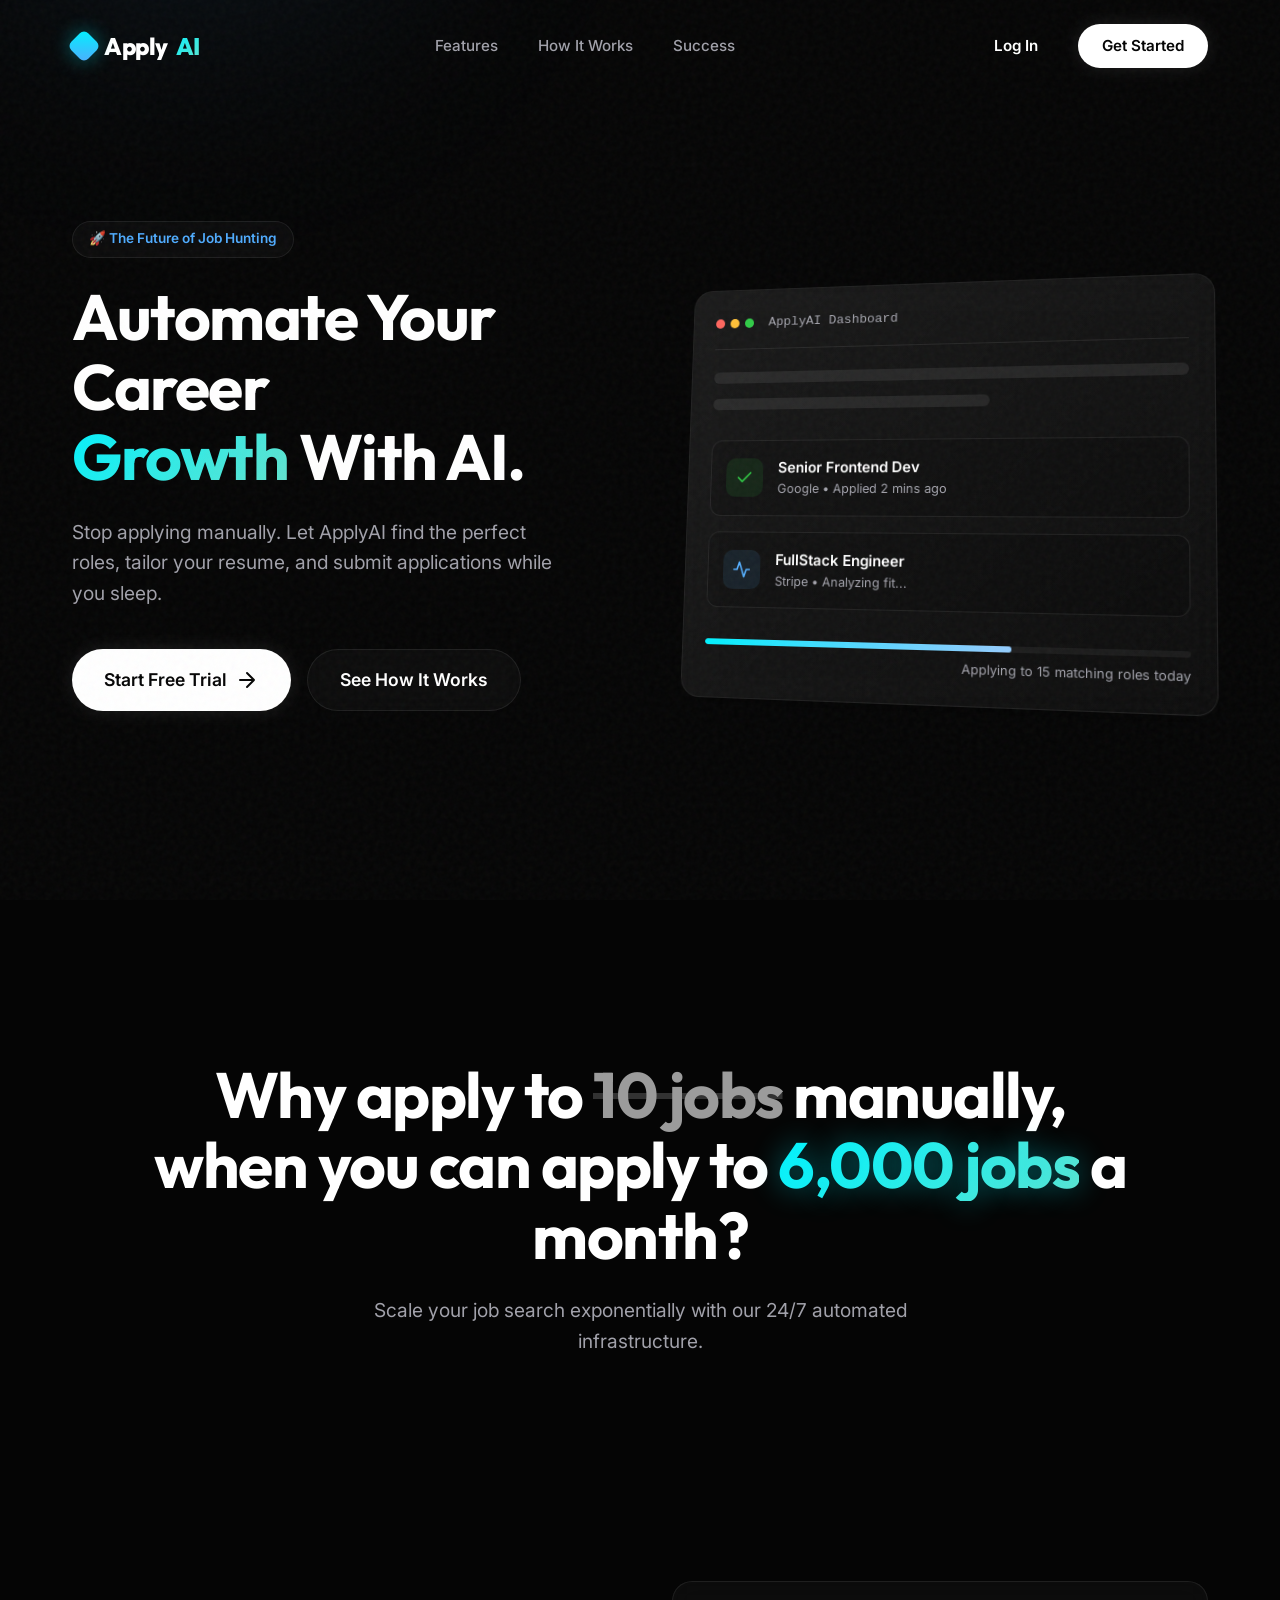
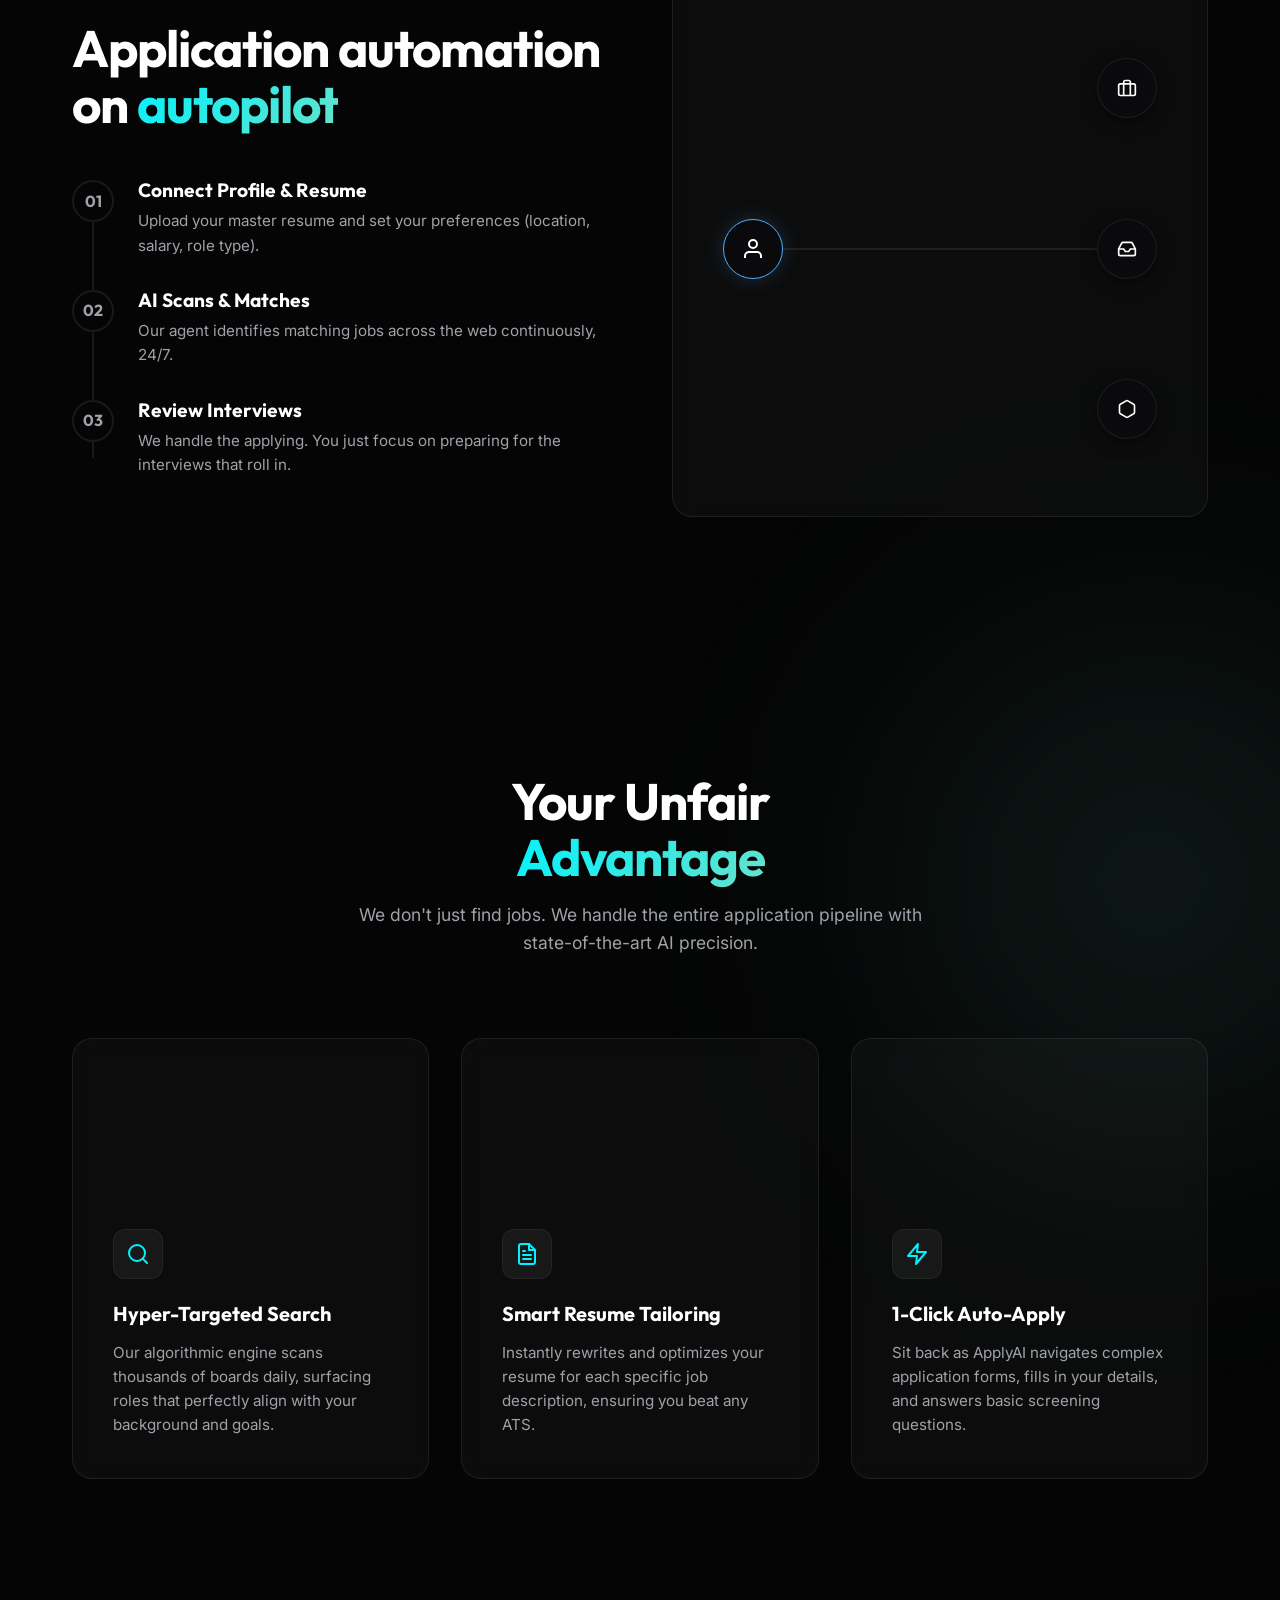
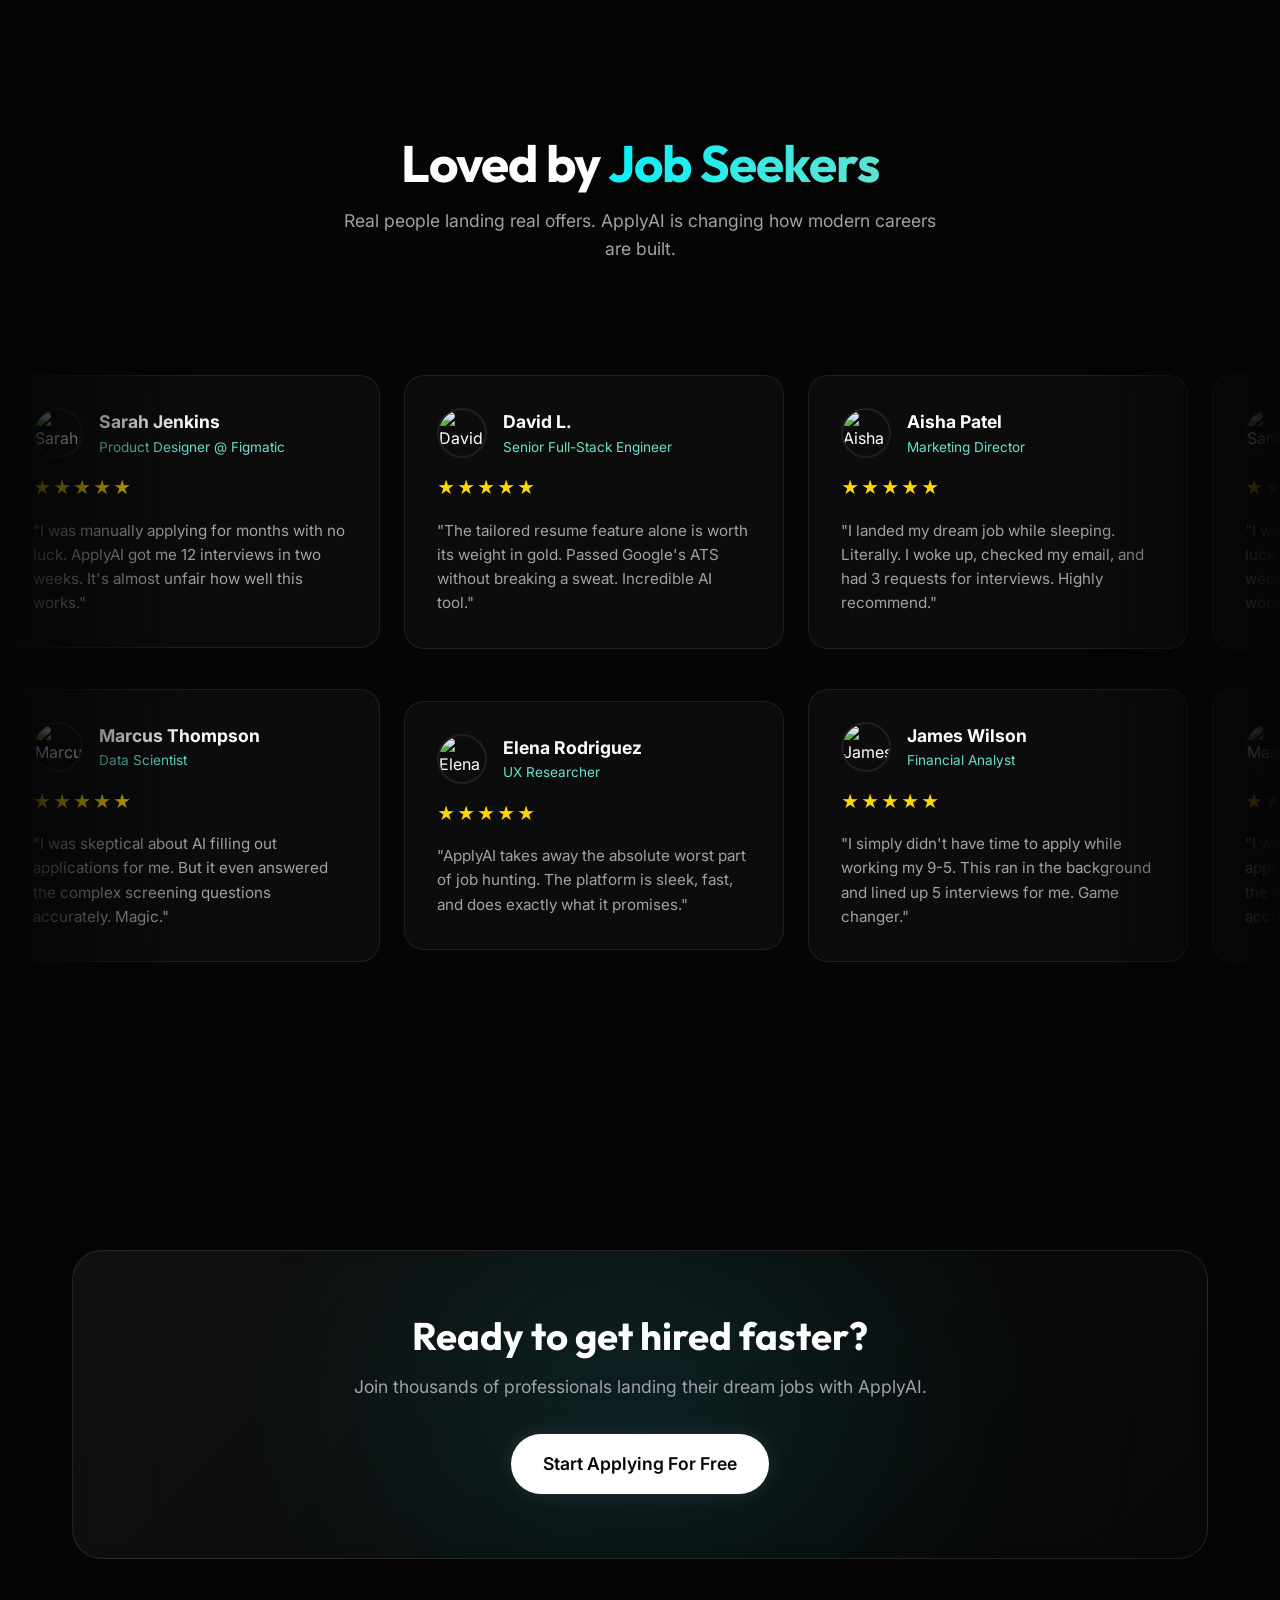
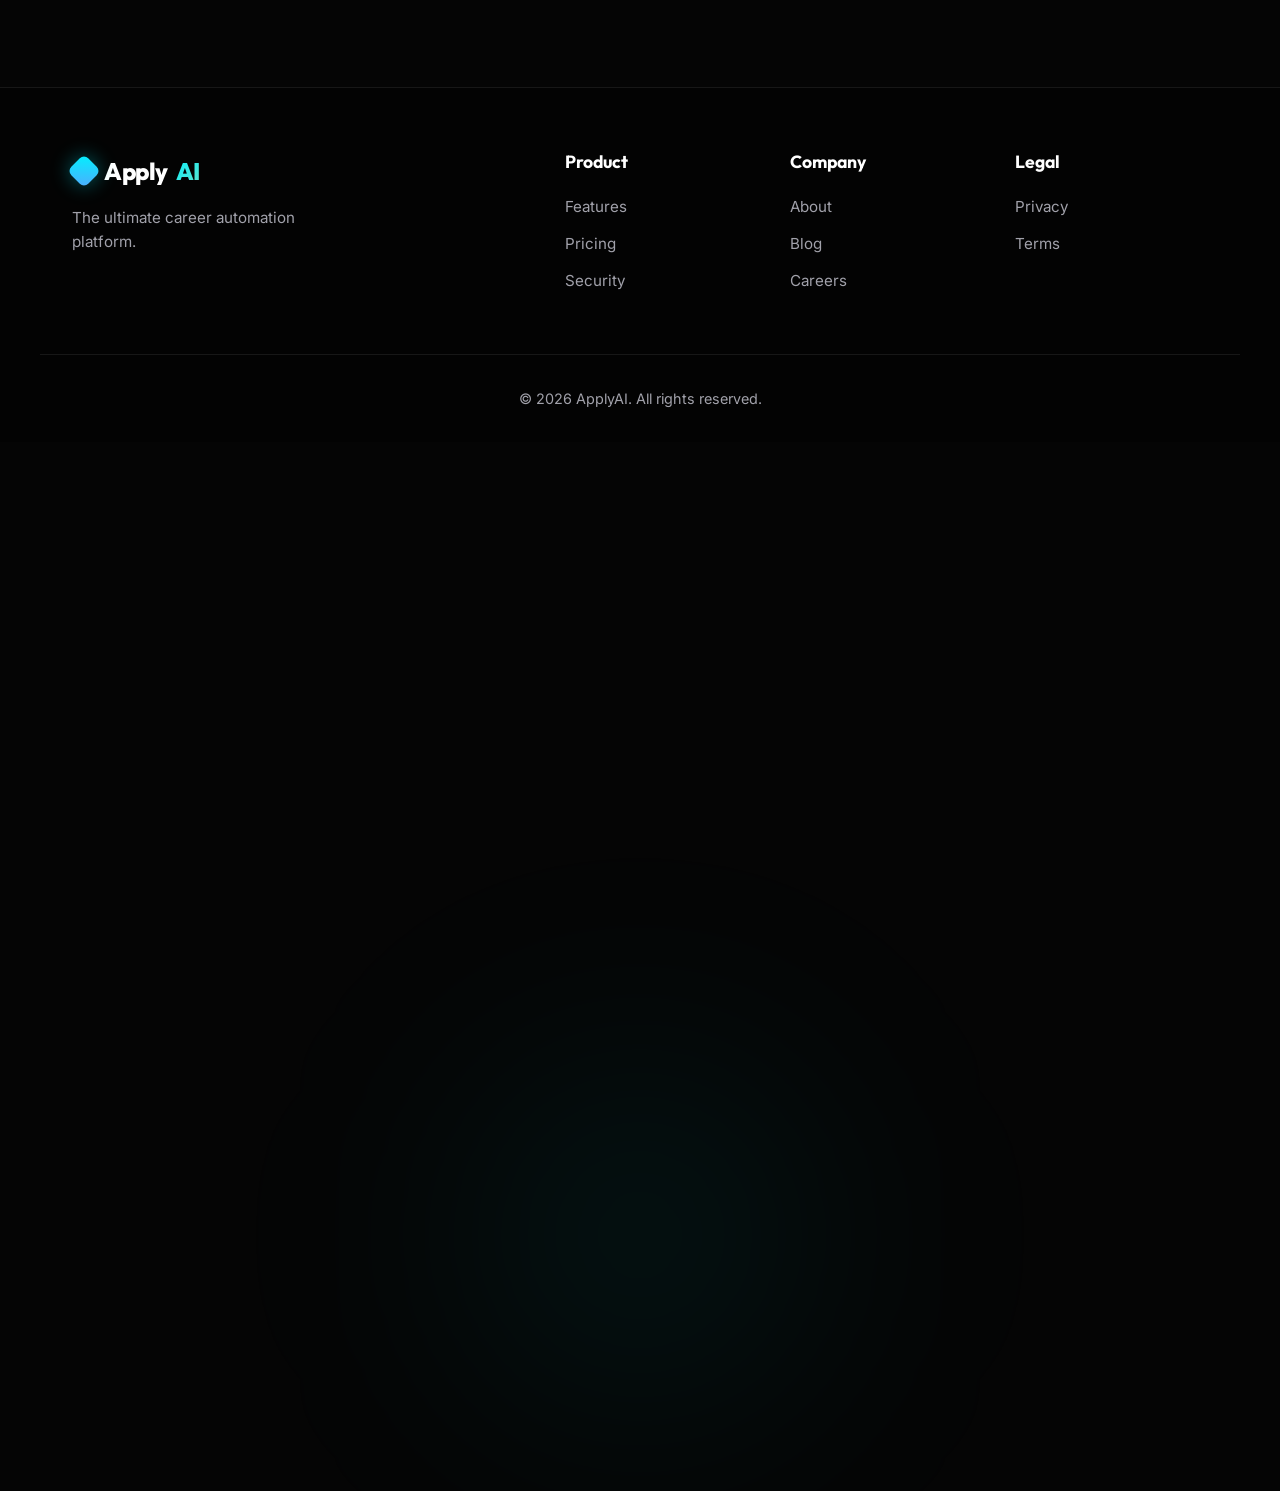
==== index.html @ 2b699a52 "better restructuring" ====
<!DOCTYPE html>
<html lang="en">
  <head>
    <meta charset="UTF-8" />
    <meta name="viewport" content="width=device-width, initial-scale=1.0" />
    <title>ApplyAI | Automated Job Search</title>
    <!-- Preconnect to Google Fonts -->
    <link rel="preconnect" href="https://fonts.googleapis.com" />
    <link rel="preconnect" href="https://fonts.gstatic.com" crossorigin />
    <!-- Modern, clean typography -->
    <link href="https://fonts.googleapis.com/css2?family=Outfit:wght@300;400;500;600;700;800&family=Inter:wght@400;500;600&display=swap" rel="stylesheet" />
    <link rel="stylesheet" href="./styles.css" />
  </head>
  <body>
    <!-- Background Elements -->
    <div class="bg-noise"></div>
    <div class="blob blob-1"></div>
    <div class="blob blob-2"></div>
    <div class="blob blob-3"></div>

    <!-- Navigation -->
    <nav class="navbar">
      <div class="container nav-container">
        <a href="#" class="brand">
          <div class="brand-logo"></div>
          Apply<span class="text-gradient">AI</span>
        </a>
        <ul class="nav-links">
          <li><a href="#features">Features</a></li>
          <li><a href="#how-it-works">How It Works</a></li>
          <li><a href="#testimonials">Success</a></li>
        </ul>
        <div class="nav-actions">
          <a href="#" class="btn btn-ghost">Log In</a>
          <a href="#" class="btn btn-primary">Get Started</a>
        </div>
      </div>
    </nav>

    <!-- Hero Section -->
    <header class="hero">
      <div class="container hero-container">
        <div class="hero-content reveal-up">
          <div class="badge">🚀 The Future of Job Hunting</div>
          <h1 class="hero-title">Automate Your Career <br /><span class="text-gradient">Growth</span> With AI.</h1>
          <p class="hero-subtitle">Stop applying manually. Let ApplyAI find the perfect roles, tailor your resume, and submit applications while you sleep.</p>
          <div class="hero-actions">
            <a href="#" class="btn btn-primary btn-large">
              Start Free Trial
              <svg width="24" height="24" viewBox="0 0 24 24" fill="none" stroke="currentColor" stroke-width="2" stroke-linecap="round" stroke-linejoin="round"><path d="M5 12h14M12 5l7 7-7 7"/></svg>
            </a>
            <a href="#how-it-works" class="btn btn-secondary btn-large">See How It Works</a>
          </div>

        </div>
        <div class="hero-visual reveal-right">
          <div class="glass-panel main-panel">
            <div class="panel-header">
              <div class="dots">
                <span></span><span></span><span></span>
              </div>
              <div class="panel-title">ApplyAI Dashboard</div>
            </div>
            <div class="panel-body">
              <div class="skeleton-line full"></div>
              <div class="skeleton-line partial"></div>
              <div class="status-grid">
                <div class="status-card">
                  <div class="icon match-icon">
                    <svg width="20" height="20" viewBox="0 0 24 24" fill="none" stroke="currentColor" stroke-width="2" stroke-linecap="round" stroke-linejoin="round"><polyline points="20 6 9 17 4 12"></polyline></svg>
                  </div>
                  <div>
                    <div class="sc-title">Senior Frontend Dev</div>
                    <div class="sc-subtitle">Google • Applied 2 mins ago</div>
                  </div>
                </div>
                <div class="status-card">
                  <div class="icon load-icon">
                    <svg width="20" height="20" viewBox="0 0 24 24" fill="none" stroke="currentColor" stroke-width="2" stroke-linecap="round" stroke-linejoin="round"><polyline points="22 12 18 12 15 21 9 3 6 12 2 12"></polyline></svg>
                  </div>
                  <div>
                    <div class="sc-title">FullStack Engineer</div>
                    <div class="sc-subtitle">Stripe • Analyzing fit...</div>
                  </div>
                </div>
              </div>
              <div class="progress-container">
                <div class="progress-bar">
                  <div class="progress-fill"></div>
                </div>
                <div class="progress-text">Applying to 15 matching roles today</div>
              </div>
            </div>
          </div>
        </div>
      </div>
    </header>

        <!-- Impact Statement -->
    <section id="impact" class="impact section" style="padding-bottom: 2rem;">
      <div class="container">
        <!-- High-Impact Statement -->
        <div class="impact-statement reveal-up">
          <h2 class="impact-title">Why apply to <span class="text-muted strike-through">10 jobs</span> manually, <br/>when you can apply to <span class="text-gradient glow-text">6,000 jobs</span> a month?</h2>
          <p class="impact-subtitle">Scale your job search exponentially with our 24/7 automated infrastructure.</p>
        </div>
      </div>
    </section>

<!-- How it works -->
    <section id="how-it-works" class="how-it-works section">
      <div class="container">
        <div class="split-layout">
          <div class="split-content reveal-left">
            <h2 class="section-title">Application automation on <span class="text-gradient">autopilot</span></h2>
            <div class="steps">
              <div class="step">
                <div class="step-num">01</div>
                <div class="step-text">
                  <h4>Connect Profile & Resume</h4>
                  <p>Upload your master resume and set your preferences (location, salary, role type).</p>
                </div>
              </div>
              <div class="step">
                <div class="step-num">02</div>
                <div class="step-text">
                  <h4>AI Scans & Matches</h4>
                  <p>Our agent identifies matching jobs across the web continuously, 24/7.</p>
                </div>
              </div>
              <div class="step">
                <div class="step-num">03</div>
                <div class="step-text">
                  <h4>Review Interviews</h4>
                  <p>We handle the applying. You just focus on preparing for the interviews that roll in.</p>
                </div>
              </div>
            </div>
          </div>
          <div class="split-visual reveal-right">
             <div class="animated-graphic glass-card">
               <div class="beam"></div>
               <div class="node origin">
                 <svg width="24" height="24" viewBox="0 0 24 24" fill="none" stroke="currentColor" stroke-width="2"><path d="M20 21v-2a4 4 0 0 0-4-4H8a4 4 0 0 0-4 4v2"></path><circle cx="12" cy="7" r="4"></circle></svg>
               </div>
               <div class="data-packets">
                 <div class="packet"></div>
                 <div class="packet delay-1"></div>
                 <div class="packet delay-2"></div>
               </div>
               <div class="node target n1">
                 <svg width="20" height="20" viewBox="0 0 24 24" fill="none" stroke="currentColor" stroke-width="2"><rect x="2" y="7" width="20" height="14" rx="2" ry="2"></rect><path d="M16 21V5a2 2 0 0 0-2-2h-4a2 2 0 0 0-2 2v16"></path></svg>
               </div>
               <div class="node target n2">
                  <svg width="20" height="20" viewBox="0 0 24 24" fill="none" stroke="currentColor" stroke-width="2"><polyline points="22 12 16 12 14 15 10 15 8 12 2 12"></polyline><path d="M5.45 5.11L2 12v6a2 2 0 0 0 2 2h16a2 2 0 0 0 2-2v-6l-3.45-6.89A2 2 0 0 0 16.76 4H7.24a2 2 0 0 0-1.79 1.11z"></path></svg>
               </div>
               <div class="node target n3">
                 <svg width="20" height="20" viewBox="0 0 24 24" fill="none" stroke="currentColor" stroke-width="2"><path d="M21 16V8a2 2 0 0 0-1-1.73l-7-4a2 2 0 0 0-2 0l-7 4A2 2 0 0 0 3 8v8a2 2 0 0 0 1 1.73l7 4a2 2 0 0 0 2 0l7-4A2 2 0 0 0 21 16z"></path></svg>
               </div>
             </div>
          </div>
        </div>
      </div>
    </section>

<!-- Features Section -->
    <section id="features" class="features section">
      <div class="container">
        <div class="section-header reveal-up">
          <h2 class="section-title">Your Unfair <br /><span class="text-gradient">Advantage</span></h2>
          <p class="section-subtitle">We don't just find jobs. We handle the entire application pipeline with state-of-the-art AI precision.</p>
        </div>
        <div class="feature-grid">
          <div class="feature-card glass-card hover-glow reveal-up" data-delay="100">
            <div class="card-glow"></div>
            <div class="fc-icon">
              <svg width="24" height="24" viewBox="0 0 24 24" fill="none" stroke="currentColor" stroke-width="2" stroke-linecap="round" stroke-linejoin="round"><circle cx="11" cy="11" r="8"></circle><line x1="21" y1="21" x2="16.65" y2="16.65"></line></svg>
            </div>
            <h3 class="fc-title">Hyper-Targeted Search</h3>
            <p class="fc-desc">Our algorithmic engine scans thousands of boards daily, surfacing roles that perfectly align with your background and goals.</p>
          </div>
          <div class="feature-card glass-card hover-glow reveal-up" data-delay="200">
            <div class="card-glow"></div>
            <div class="fc-icon">
              <svg width="24" height="24" viewBox="0 0 24 24" fill="none" stroke="currentColor" stroke-width="2" stroke-linecap="round" stroke-linejoin="round"><path d="M14 2H6a2 2 0 0 0-2 2v16a2 2 0 0 0 2 2h12a2 2 0 0 0 2-2V8z"></path><polyline points="14 2 14 8 20 8"></polyline><line x1="16" y1="13" x2="8" y2="13"></line><line x1="16" y1="17" x2="8" y2="17"></line><polyline points="10 9 9 9 8 9"></polyline></svg>
            </div>
            <h3 class="fc-title">Smart Resume Tailoring</h3>
            <p class="fc-desc">Instantly rewrites and optimizes your resume for each specific job description, ensuring you beat any ATS.</p>
          </div>
          <div class="feature-card glass-card hover-glow reveal-up" data-delay="300">
            <div class="card-glow"></div>
            <div class="fc-icon">
              <svg width="24" height="24" viewBox="0 0 24 24" fill="none" stroke="currentColor" stroke-width="2" stroke-linecap="round" stroke-linejoin="round"><polygon points="13 2 3 14 12 14 11 22 21 10 12 10 13 2"></polygon></svg>
            </div>
            <h3 class="fc-title">1-Click Auto-Apply</h3>
            <p class="fc-desc">Sit back as ApplyAI navigates complex application forms, fills in your details, and answers basic screening questions.</p>
          </div>
        </div>
      </div>
    </section>

    <!-- Loved by Job Seekers -->
    <section id="testimonials" class="testimonials section">
      <div class="container">
        <div class="section-header reveal-up">
          <h2 class="section-title">Loved by <span class="text-gradient">Job Seekers</span></h2>
          <p class="section-subtitle">Real people landing real offers. ApplyAI is changing how modern careers are built.</p>
        </div>
      </div>      <!-- Infinite Testimonial Marquee -->
      <div class="marquee-container reveal-up" data-delay="100">
        <!-- Row 1: Left to Right -->
        <div class="marquee marquee-left">
          <div class="marquee-track">
            <!-- Testimonial 1 -->
            <div class="testimonial-card glass-card">
              <div class="tc-header">
                <img src="https://i.pravatar.cc/150?img=12" alt="Sarah J." class="avatar" />
                <div>
                  <div class="tc-name">Sarah Jenkins</div>
                  <div class="tc-role">Product Designer @ Figmatic</div>
                </div>
              </div>
              <div class="tc-stars">★★★★★</div>
              <p class="tc-body">"I was manually applying for months with no luck. ApplyAI got me 12 interviews in two weeks. It's almost unfair how well this works."</p>
            </div>
            <!-- Testimonial 2 -->
            <div class="testimonial-card glass-card">
              <div class="tc-header">
                <img src="https://i.pravatar.cc/150?img=68" alt="David L." class="avatar" />
                <div>
                  <div class="tc-name">David L.</div>
                  <div class="tc-role">Senior Full-Stack Engineer</div>
                </div>
              </div>
              <div class="tc-stars">★★★★★</div>
              <p class="tc-body">"The tailored resume feature alone is worth its weight in gold. Passed Google's ATS without breaking a sweat. Incredible AI tool."</p>
            </div>
            <!-- Testimonial 3 -->
            <div class="testimonial-card glass-card">
              <div class="tc-header">
                <img src="https://i.pravatar.cc/150?img=52" alt="Aisha P." class="avatar" />
                <div>
                  <div class="tc-name">Aisha Patel</div>
                  <div class="tc-role">Marketing Director</div>
                </div>
              </div>
              <div class="tc-stars">★★★★★</div>
              <p class="tc-body">"I landed my dream job while sleeping. Literally. I woke up, checked my email, and had 3 requests for interviews. Highly recommend."</p>
            </div>
            <!-- Duplicate for seamless scroll -->
            <div class="testimonial-card glass-card">
              <div class="tc-header">
                <img src="https://i.pravatar.cc/150?img=12" alt="Sarah J." class="avatar" />
                <div>
                  <div class="tc-name">Sarah Jenkins</div>
                  <div class="tc-role">Product Designer @ Figmatic</div>
                </div>
              </div>
              <div class="tc-stars">★★★★★</div>
              <p class="tc-body">"I was manually applying for months with no luck. ApplyAI got me 12 interviews in two weeks. It's almost unfair how well this works."</p>
            </div>
            <div class="testimonial-card glass-card">
              <div class="tc-header">
                <img src="https://i.pravatar.cc/150?img=68" alt="David L." class="avatar" />
                <div>
                  <div class="tc-name">David L.</div>
                  <div class="tc-role">Senior Full-Stack Engineer</div>
                </div>
              </div>
              <div class="tc-stars">★★★★★</div>
              <p class="tc-body">"The tailored resume feature alone is worth its weight in gold. Passed Google's ATS without breaking a sweat. Incredible AI tool."</p>
            </div>
            <div class="testimonial-card glass-card">
              <div class="tc-header">
                <img src="https://i.pravatar.cc/150?img=52" alt="Aisha P." class="avatar" />
                <div>
                  <div class="tc-name">Aisha Patel</div>
                  <div class="tc-role">Marketing Director</div>
                </div>
              </div>
              <div class="tc-stars">★★★★★</div>
              <p class="tc-body">"I landed my dream job while sleeping. Literally. I woke up, checked my email, and had 3 requests for interviews. Highly recommend."</p>
            </div>
          </div>
        </div>

        <!-- Row 2: Right to Left -->
        <div class="marquee marquee-right" style="margin-top: 1rem;">
          <div class="marquee-track">
            <!-- Testimonial 4 -->
            <div class="testimonial-card glass-card">
              <div class="tc-header">
                <img src="https://i.pravatar.cc/150?img=33" alt="Marcus T." class="avatar" />
                <div>
                  <div class="tc-name">Marcus Thompson</div>
                  <div class="tc-role">Data Scientist</div>
                </div>
              </div>
              <div class="tc-stars">★★★★★</div>
              <p class="tc-body">"I was skeptical about AI filling out applications for me. But it even answered the complex screening questions accurately. Magic."</p>
            </div>
            <!-- Testimonial 5 -->
            <div class="testimonial-card glass-card">
              <div class="tc-header">
                <img src="https://i.pravatar.cc/150?img=47" alt="Elena G." class="avatar" />
                <div>
                  <div class="tc-name">Elena Rodriguez</div>
                  <div class="tc-role">UX Researcher</div>
                </div>
              </div>
              <div class="tc-stars">★★★★★</div>
              <p class="tc-body">"ApplyAI takes away the absolute worst part of job hunting. The platform is sleek, fast, and does exactly what it promises."</p>
            </div>
             <!-- Testimonial 6 -->
             <div class="testimonial-card glass-card">
              <div class="tc-header">
                <img src="https://i.pravatar.cc/150?img=11" alt="James W." class="avatar" />
                <div>
                  <div class="tc-name">James Wilson</div>
                  <div class="tc-role">Financial Analyst</div>
                </div>
              </div>
              <div class="tc-stars">★★★★★</div>
              <p class="tc-body">"I simply didn't have time to apply while working my 9-5. This ran in the background and lined up 5 interviews for me. Game changer."</p>
            </div>
            <!-- Duplicate for seamless scroll -->
            <div class="testimonial-card glass-card">
              <div class="tc-header">
                <img src="https://i.pravatar.cc/150?img=33" alt="Marcus T." class="avatar" />
                <div>
                  <div class="tc-name">Marcus Thompson</div>
                  <div class="tc-role">Data Scientist</div>
                </div>
              </div>
              <div class="tc-stars">★★★★★</div>
              <p class="tc-body">"I was skeptical about AI filling out applications for me. But it even answered the complex screening questions accurately. Magic."</p>
            </div>
            <div class="testimonial-card glass-card">
              <div class="tc-header">
                <img src="https://i.pravatar.cc/150?img=47" alt="Elena G." class="avatar" />
                <div>
                  <div class="tc-name">Elena Rodriguez</div>
                  <div class="tc-role">UX Researcher</div>
                </div>
              </div>
              <div class="tc-stars">★★★★★</div>
              <p class="tc-body">"ApplyAI takes away the absolute worst part of job hunting. The platform is sleek, fast, and does exactly what it promises."</p>
            </div>
             <div class="testimonial-card glass-card">
               <div class="tc-header">
                <img src="https://i.pravatar.cc/150?img=11" alt="James W." class="avatar" />
                <div>
                  <div class="tc-name">James Wilson</div>
                  <div class="tc-role">Financial Analyst</div>
                </div>
              </div>
              <div class="tc-stars">★★★★★</div>
              <p class="tc-body">"I simply didn't have time to apply while working my 9-5. This ran in the background and lined up 5 interviews for me. Game changer."</p>
            </div>
          </div>
        </div>
      </div>
    </section>

    <!-- Call To Action -->
    <section class="cta-section section">
      <div class="container">
        <div class="cta-box glass-card reveal-up">
          <div class="blob cta-blob"></div>
          <h2>Ready to get hired faster?</h2>
          <p>Join thousands of professionals landing their dream jobs with ApplyAI.</p>
          <a href="#" class="btn btn-primary btn-large">Start Applying For Free</a>
        </div>
      </div>
    </section>

    <!-- Footer -->
    <footer class="footer">
      <div class="container footer-container">
        <div class="footer-brand">
          <a href="#" class="brand">
            <div class="brand-logo"></div>
            Apply<span class="text-gradient">AI</span>
          </a>
          <p>The ultimate career automation platform.</p>
        </div>
        <div class="footer-links">
          <div class="link-col">
            <h4>Product</h4>
            <a href="#">Features</a>
            <a href="#">Pricing</a>
            <a href="#">Security</a>
          </div>
          <div class="link-col">
            <h4>Company</h4>
            <a href="#">About</a>
            <a href="#">Blog</a>
            <a href="#">Careers</a>
          </div>
          <div class="link-col">
            <h4>Legal</h4>
            <a href="#">Privacy</a>
            <a href="#">Terms</a>
          </div>
        </div>
      </div>
      <div class="container footer-bottom">
        <p>&copy; 2026 ApplyAI. All rights reserved.</p>
      </div>
    </footer>

    <script src="./script.js"></script>
  </body>
</html>
---- styles.css ----
:root {
  /* Dynamic Deep Color Palette */
  --bg-primary: #050505;
  --bg-secondary: #0a0a0c;
  --bg-tertiary: #121216;
  
  --accent-main: #00f2fe;
  --accent-secondary: #4facfe;
  --accent-tertiary: #66e2cc;
  
  --text-main: #ffffff;
  --text-muted: #a1a1aa;
  
  --glass-bg: rgba(255, 255, 255, 0.03);
  --glass-border: rgba(255, 255, 255, 0.08);
  --glass-shadow: 0 8px 32px 0 rgba(0, 0, 0, 0.37);
  
  --font-heading: 'Outfit', sans-serif;
  --font-body: 'Inter', sans-serif;
  
  --transition-fast: 0.2s cubic-bezier(0.4, 0, 0.2, 1);
  --transition-normal: 0.4s cubic-bezier(0.4, 0, 0.2, 1);
  --transition-slow: 0.8s cubic-bezier(0.4, 0, 0.2, 1);
}

* {
  box-sizing: border-box;
  margin: 0;
  padding: 0;
}

html {
  scroll-behavior: smooth;
}

body {
  font-family: var(--font-body);
  background-color: var(--bg-primary);
  color: var(--text-main);
  line-height: 1.6;
  overflow-x: hidden;
  position: relative;
}

/* Background Effects */
.bg-noise {
  position: fixed;
  inset: 0;
  pointer-events: none;
  background-image: url("data:image/svg+xml,%3Csvg viewBox='0 0 200 200' xmlns='http://www.w3.org/2000/svg'%3E%3Cfilter id='noiseFilter'%3E%3CfeTurbulence type='fractalNoise' baseFrequency='0.85' numOctaves='3' stitchTiles='stitch'/%3E%3C/filter%3E%3Crect width='100%25' height='100%25' filter='url(%23noiseFilter)'/%3E%3C/svg%3E");
  opacity: 0.04;
  z-index: 10;
}

.blob {
  position: absolute;
  filter: blur(120px);
  z-index: -1;
  border-radius: 50%;
  animation: float 20s infinite ease-in-out alternate;
}

.blob-1 {
  top: -10%;
  left: -10%;
  width: 50vw;
  height: 50vw;
  background: radial-gradient(circle, rgba(79, 172, 254, 0.15) 0%, transparent 70%);
}

.blob-2 {
  top: 40%;
  right: -20%;
  width: 60vw;
  height: 60vw;
  background: radial-gradient(circle, rgba(102, 226, 204, 0.12) 0%, transparent 70%);
  animation-delay: -5s;
}

.blob-3 {
  bottom: -20%;
  left: 30%;
  width: 40vw;
  height: 40vw;
  background: radial-gradient(circle, rgba(0, 242, 254, 0.1) 0%, transparent 70%);
  animation-delay: -10s;
}

@keyframes float {
  0% { transform: translate(0, 0) scale(1); }
  50% { transform: translate(50px, 50px) scale(1.1); }
  100% { transform: translate(-20px, -30px) scale(0.9); }
}

/* Typography & Utils */
h1, h2, h3, h4, h5, h6 {
  font-family: var(--font-heading);
  font-weight: 700;
  line-height: 1.1;
}

.text-gradient {
  background: linear-gradient(135deg, var(--accent-main), var(--accent-tertiary));
  -webkit-background-clip: text;
  -webkit-text-fill-color: transparent;
  background-clip: text;
}

.container {
  width: 100%;
  max-width: 1200px;
  margin: 0 auto;
  padding: 0 2rem;
}

.section {
  padding: 8rem 0;
  position: relative;
}

/* Navigation */
.navbar {
  position: fixed;
  top: 0;
  width: 100%;
  z-index: 100;
  padding: 1.5rem 0;
  transition: var(--transition-normal);
  background: transparent;
}

.navbar.scrolled {
  background: rgba(5, 5, 5, 0.8);
  backdrop-filter: blur(20px);
  -webkit-backdrop-filter: blur(20px);
  border-bottom: 1px solid var(--glass-border);
  padding: 1rem 0;
}

.nav-container {
  display: flex;
  justify-content: space-between;
  align-items: center;
}

.brand {
  display: flex;
  align-items: center;
  gap: 0.5rem;
  font-family: var(--font-heading);
  font-size: 1.5rem;
  font-weight: 800;
  color: var(--text-main);
  text-decoration: none;
  letter-spacing: -0.5px;
}

.brand-logo {
  width: 24px;
  height: 24px;
  background: linear-gradient(135deg, var(--accent-main), var(--accent-secondary));
  border-radius: 6px;
  transform: rotate(45deg);
  box-shadow: 0 0 20px rgba(0, 242, 254, 0.4);
}

.nav-links {
  display: flex;
  gap: 2.5rem;
  list-style: none;
}

.nav-links a {
  color: var(--text-muted);
  text-decoration: none;
  font-size: 0.95rem;
  font-weight: 500;
  transition: var(--transition-fast);
  position: relative;
}

.nav-links a:hover {
  color: var(--text-main);
}

.nav-links a::after {
  content: '';
  position: absolute;
  bottom: -4px;
  left: 0;
  width: 0%;
  height: 2px;
  background: var(--accent-main);
  transition: var(--transition-fast);
  border-radius: 2px;
}

.nav-links a:hover::after {
  width: 100%;
}

.nav-actions {
  display: flex;
  gap: 1rem;
  align-items: center;
}

/* Buttons */
.btn {
  display: inline-flex;
  align-items: center;
  justify-content: center;
  gap: 0.5rem;
  padding: 0.6rem 1.5rem;
  border-radius: 99px;
  font-family: var(--font-body);
  font-weight: 600;
  font-size: 0.95rem;
  text-decoration: none;
  transition: var(--transition-fast);
  cursor: pointer;
  border: none;
}

.btn-large {
  padding: 1rem 2rem;
  font-size: 1.1rem;
}

.btn-primary {
  background: var(--text-main);
  color: var(--bg-primary);
  box-shadow: 0 0 20px rgba(255, 255, 255, 0.1);
}

.btn-primary:hover {
  background: var(--accent-main);
  box-shadow: 0 0 30px rgba(0, 242, 254, 0.4);
  transform: translateY(-2px);
}

.btn-secondary {
  background: var(--glass-bg);
  color: var(--text-main);
  border: 1px solid var(--glass-border);
  backdrop-filter: blur(10px);
}

.btn-secondary:hover {
  background: rgba(255, 255, 255, 0.08);
  border-color: rgba(255, 255, 255, 0.2);
  transform: translateY(-2px);
}

.btn-ghost {
  background: transparent;
  color: var(--text-main);
}

.btn-ghost:hover {
  color: var(--accent-main);
}

/* Hero Section */
.hero {
  min-height: 100vh;
  display: flex;
  align-items: center;
  padding-top: 5rem;
}

.hero-container {
  display: grid;
  grid-template-columns: 1fr 1fr;
  gap: 4rem;
  align-items: center;
}

.hero-content {
  display: flex;
  flex-direction: column;
  align-items: flex-start;
}

.badge {
  display: inline-block;
  padding: 0.4rem 1rem;
  background: var(--glass-bg);
  border: 1px solid var(--glass-border);
  border-radius: 99px;
  font-size: 0.85rem;
  font-weight: 600;
  margin-bottom: 1.5rem;
  color: var(--accent-secondary);
  backdrop-filter: blur(10px);
}

.hero-title {
  font-size: clamp(3rem, 5vw, 4.5rem);
  letter-spacing: -1.5px;
  margin-bottom: 1.5rem;
}

.hero-subtitle {
  font-size: clamp(1.1rem, 1.5vw, 1.25rem);
  color: var(--text-muted);
  margin-bottom: 2.5rem;
  max-width: 500px;
}

.hero-actions {
  display: flex;
  gap: 1rem;
  margin-bottom: 3rem;
}

.impact-statement {
  text-align: center;
  padding: 2rem 1rem 4rem;
}

.impact-title {
  font-size: clamp(2.5rem, 5vw, 4.5rem);
  line-height: 1.1;
  letter-spacing: -1.5px;
  margin-bottom: 1.5rem;
}

.impact-subtitle {
  font-size: clamp(1.1rem, 1.5vw, 1.25rem);
  color: var(--text-muted);
  max-width: 650px;
  margin: 0 auto;
}

.strike-through {
  text-decoration: line-through;
  text-decoration-color: rgba(255, 255, 255, 0.3);
  opacity: 0.6;
}

.glow-text {
  text-shadow: 0 0 30px rgba(0, 242, 254, 0.4);
  display: inline-block;
  animation: pulseGlow 3s infinite alternate;
}

@keyframes pulseGlow {
  0% { text-shadow: 0 0 20px rgba(0, 242, 254, 0.3); }
  100% { text-shadow: 0 0 40px rgba(102, 226, 204, 0.6); }
}

/* Glass Panels / Visuals */
.glass-panel {
  background: var(--glass-bg);
  backdrop-filter: blur(16px);
  -webkit-backdrop-filter: blur(16px);
  border: 1px solid var(--glass-border);
  border-radius: 20px;
  padding: 1.5rem;
  box-shadow: var(--glass-shadow);
  position: relative;
  overflow: hidden;
}

.glass-panel::before {
  content: '';
  position: absolute;
  inset: 0;
  background: linear-gradient(135deg, rgba(255,255,255,0.05) 0%, rgba(255,255,255,0) 100%);
  pointer-events: none;
}

.main-panel {
  transform: perspective(1000px) rotateY(-10deg) rotateX(5deg);
  transition: var(--transition-slow);
}

.main-panel:hover {
  transform: perspective(1000px) rotateY(0deg) rotateX(0deg);
  box-shadow: 0 20px 50px rgba(0, 242, 254, 0.15);
  border-color: rgba(255,255,255,0.15);
}

.panel-header {
  display: flex;
  align-items: center;
  margin-bottom: 1.5rem;
  border-bottom: 1px solid var(--glass-border);
  padding-bottom: 1rem;
}

.dots {
  display: flex;
  gap: 6px;
  margin-right: 1rem;
}

.dots span {
  width: 10px;
  height: 10px;
  border-radius: 50%;
  background: var(--glass-border);
}

.dots span:nth-child(1) { background: #ff5f56; }
.dots span:nth-child(2) { background: #ffbd2e; }
.dots span:nth-child(3) { background: #27c93f; }

.panel-title {
  font-size: 0.85rem;
  color: var(--text-muted);
  font-family: monospace;
}

.skeleton-line {
  height: 12px;
  background: var(--glass-border);
  border-radius: 6px;
  margin-bottom: 1rem;
}

.skeleton-line.full { width: 100%; }
.skeleton-line.partial { width: 60%; margin-bottom: 2rem; }

.status-grid {
  display: flex;
  flex-direction: column;
  gap: 1rem;
  margin-bottom: 2rem;
}

.status-card {
  display: flex;
  align-items: center;
  gap: 1rem;
  background: rgba(0, 0, 0, 0.2);
  padding: 1rem;
  border-radius: 12px;
  border: 1px solid var(--glass-border);
}

.sc-title {
  font-weight: 600;
  font-size: 0.95rem;
}

.sc-subtitle {
  font-size: 0.8rem;
  color: var(--text-muted);
}

.icon {
  width: 40px;
  height: 40px;
  border-radius: 10px;
  display: flex;
  align-items: center;
  justify-content: center;
}

.match-icon { background: rgba(39, 201, 63, 0.1); color: #27c93f; }
.load-icon { background: rgba(79, 172, 254, 0.1); color: #4facfe; }

.progress-container {
  margin-top: 1rem;
}

.progress-bar {
  height: 6px;
  background: rgba(255,255,255,0.05);
  border-radius: 3px;
  overflow: hidden;
  margin-bottom: 0.5rem;
}

.progress-fill {
  height: 100%;
  width: 65%;
  background: linear-gradient(90deg, var(--accent-main), var(--accent-secondary));
  border-radius: 3px;
  position: relative;
  overflow: hidden;
}

.progress-fill::after {
  content: '';
  position: absolute;
  top: 0;
  left: 0;
  bottom: 0;
  width: 200%;
  background: linear-gradient(90deg, transparent, rgba(255,255,255,0.4), transparent);
  animation: shine 2s infinite;
}

@keyframes shine {
  100% { transform: translateX(50%); }
}

.progress-text {
  font-size: 0.8rem;
  color: var(--text-muted);
  text-align: right;
}

/* Features Section */
.section-header {
  text-align: center;
  margin-bottom: 5rem;
}

.section-title {
  font-size: clamp(2.5rem, 4vw, 3.5rem);
  letter-spacing: -1px;
  margin-bottom: 1rem;
}

.section-subtitle {
  font-size: 1.1rem;
  color: var(--text-muted);
  max-width: 600px;
  margin: 0 auto;
}

.feature-grid {
  display: grid;
  grid-template-columns: repeat(3, 1fr);
  gap: 2rem;
}

.glass-card {
  background: var(--glass-bg);
  backdrop-filter: blur(12px);
  -webkit-backdrop-filter: blur(12px);
  border: 1px solid var(--glass-border);
  border-radius: 20px;
  padding: 2.5rem;
  position: relative;
  overflow: hidden;
}

.hover-glow {
  transition: transform var(--transition-normal), border-color var(--transition-normal);
}

.hover-glow:hover {
  transform: translateY(-5px);
  border-color: rgba(255, 255, 255, 0.15);
}

.card-glow {
  position: absolute;
  width: 150px;
  height: 150px;
  background: radial-gradient(circle, rgba(0, 242, 254, 0.4) 0%, transparent 70%);
  border-radius: 50%;
  pointer-events: none;
  opacity: 0;
  transition: opacity 0.3s ease;
  transform: translate(-50%, -50%);
  z-index: 0;
}

.hover-glow:hover .card-glow {
  opacity: 1;
}

.feature-card * {
  position: relative;
  z-index: 1;
}

.fc-icon {
  width: 50px;
  height: 50px;
  background: rgba(255,255,255,0.05);
  border-radius: 12px;
  display: flex;
  align-items: center;
  justify-content: center;
  margin-bottom: 1.5rem;
  color: var(--accent-main);
  border: 1px solid rgba(255,255,255,0.05);
}

.fc-title {
  font-size: 1.25rem;
  margin-bottom: 1rem;
}

.fc-desc {
  color: var(--text-muted);
  font-size: 0.95rem;
}

/* How It Works */
.split-layout {
  display: grid;
  grid-template-columns: 1fr 1fr;
  gap: 4rem;
  align-items: center;
}

.steps {
  display: flex;
  flex-direction: column;
  gap: 2rem;
  margin-top: 3rem;
  position: relative;
}

.steps::before {
  content: '';
  position: absolute;
  top: 10px;
  bottom: 20px;
  left: 20px;
  width: 2px;
  background: var(--glass-border);
  z-index: 0;
}

.step {
  display: flex;
  gap: 1.5rem;
  position: relative;
  z-index: 1;
}

.step-num {
  width: 42px;
  height: 42px;
  background: var(--bg-primary);
  border: 2px solid var(--glass-border);
  border-radius: 50%;
  display: flex;
  align-items: center;
  justify-content: center;
  font-weight: 700;
  font-family: var(--font-heading);
  color: var(--text-muted);
  flex-shrink: 0;
  transition: var(--transition-normal);
}

.step:hover .step-num {
  border-color: var(--accent-main);
  color: var(--accent-main);
  box-shadow: 0 0 15px rgba(0, 242, 254, 0.3);
}

.step-text h4 {
  font-size: 1.2rem;
  margin-bottom: 0.5rem;
}

.step-text p {
  color: var(--text-muted);
  font-size: 0.95rem;
}

/* Animated Graphic */
.animated-graphic {
  aspect-ratio: 1/1;
  display: flex;
  flex-direction: column;
  align-items: center;
  justify-content: center;
  position: relative;
  padding: 0;
}

.beam {
  position: absolute;
  top: 50%;
  left: 20%;
  right: 20%;
  height: 2px;
  background: var(--glass-border);
  transform: translateY(-50%);
}

.data-packets {
  position: absolute;
  inset: 0;
  pointer-events: none;
}

.packet {
  position: absolute;
  top: 50%;
  left: 25%;
  width: 8px;
  height: 8px;
  background: var(--accent-main);
  border-radius: 50%;
  transform: translate(-50%, -50%);
  box-shadow: 0 0 10px var(--accent-main);
  animation: sendPacket 3s infinite linear;
  opacity: 0;
}

.delay-1 { animation-delay: 1s; }
.delay-2 { animation-delay: 2s; }

@keyframes sendPacket {
  0% { left: 25%; opacity: 0; }
  10% { opacity: 1; }
  90% { left: 75%; opacity: 1; }
  100% { left: 85%; opacity: 0; }
}

.node {
  width: 60px;
  height: 60px;
  background: var(--bg-secondary);
  border: 1px solid var(--glass-border);
  border-radius: 50%;
  display: flex;
  align-items: center;
  justify-content: center;
  position: absolute;
  z-index: 2;
  color: var(--text-main);
  box-shadow: 0 4px 15px rgba(0,0,0,0.5);
}

.origin {
  left: 15%;
  top: 50%;
  transform: translate(-50%, -50%);
  border-color: var(--accent-secondary);
  box-shadow: 0 0 20px rgba(79, 172, 254, 0.2);
}

.target {
  right: 15%;
  transform: translate(50%, -50%);
}

.n1 { top: 20%; }
.n2 { top: 50%; }
.n3 { top: 80%; }

/* Testimonials Marquee */
.testimonials {
  overflow: hidden;
}

.marquee-container {
  width: 100vw;
  margin-left: calc(-50vw + 50%);
  position: relative;
  display: flex;
  flex-direction: column;
  gap: 1.5rem;
  padding: 2rem 0;
}

.marquee-container::before,
.marquee-container::after {
  content: '';
  position: absolute;
  top: 0;
  bottom: 0;
  width: 15vw;
  z-index: 10;
  pointer-events: none;
}

.marquee-container::before {
  left: 0;
  background: linear-gradient(to right, var(--bg-primary), transparent);
}

.marquee-container::after {
  right: 0;
  background: linear-gradient(to left, var(--bg-primary), transparent);
}

.marquee {
  width: 100%;
  overflow: hidden;
  display: flex;
}

.marquee-track {
  display: flex;
  gap: 1.5rem;
  align-items: center;
  width: max-content;
}

.marquee-left .marquee-track {
  animation: scrollLeft 40s linear infinite;
}

.marquee-right .marquee-track {
  animation: scrollRight 40s linear infinite;
}

.marquee-track:hover {
  animation-play-state: paused;
}

@keyframes scrollLeft {
  0% { transform: translateX(0); }
  100% { transform: translateX(calc(-50% - 0.75rem)); }
}

@keyframes scrollRight {
  0% { transform: translateX(calc(-50% - 0.75rem)); }
  100% { transform: translateX(0); }
}

.testimonial-card {
  width: 380px;
  padding: 2rem;
  border-radius: 20px;
  background: var(--glass-bg);
  backdrop-filter: blur(10px);
  -webkit-backdrop-filter: blur(10px);
  border: 1px solid var(--glass-border);
  transition: transform var(--transition-fast), border-color var(--transition-fast);
  flex-shrink: 0;
}

.testimonial-card:hover {
  transform: translateY(-5px);
  border-color: rgba(255, 255, 255, 0.2);
}

.tc-header {
  display: flex;
  align-items: center;
  gap: 1rem;
  margin-bottom: 1rem;
}

.avatar {
  width: 50px;
  height: 50px;
  border-radius: 50%;
  object-fit: cover;
  border: 2px solid var(--glass-border);
}

.tc-name {
  font-weight: 700;
  font-size: 1.1rem;
  color: #fff;
}

.tc-role {
  font-size: 0.85rem;
  color: var(--accent-tertiary);
}

.tc-stars {
  color: #FFD700;
  font-size: 1.1rem;
  margin-bottom: 1rem;
  letter-spacing: 2px;
}

.tc-body {
  color: var(--text-muted);
  font-size: 0.95rem;
  line-height: 1.6;
}

/* CTA Section */
.cta-box {
  text-align: center;
  padding: 4rem 2rem;
  border-radius: 30px;
  background: linear-gradient(135deg, rgba(255,255,255,0.05), rgba(255,255,255,0.01));
  border: 1px solid rgba(255,255,255,0.1);
  overflow: hidden;
}

.cta-blob {
  top: 50%;
  left: 50%;
  transform: translate(-50%, -50%);
  width: 100%;
  height: 100%;
  background: radial-gradient(circle, rgba(0, 242, 254, 0.15) 0%, transparent 60%);
  animation: none;
}

.cta-box h2 {
  font-size: clamp(2rem, 3vw, 3rem);
  margin-bottom: 1rem;
  position: relative;
  z-index: 1;
}

.cta-box p {
  color: var(--text-muted);
  font-size: 1.1rem;
  margin-bottom: 2rem;
  position: relative;
  z-index: 1;
}

.cta-box .btn {
  position: relative;
  z-index: 1;
}

/* Footer */
.footer {
  border-top: 1px solid var(--glass-border);
  padding: 4rem 0 2rem;
  background: rgba(0,0,0,0.3);
}

.footer-container {
  display: grid;
  grid-template-columns: 2fr 3fr;
  gap: 4rem;
  margin-bottom: 3rem;
}

.footer-brand p {
  color: var(--text-muted);
  margin-top: 1rem;
  font-size: 0.95rem;
  max-width: 250px;
}

.footer-links {
  display: grid;
  grid-template-columns: repeat(3, 1fr);
  gap: 2rem;
}

.link-col h4 {
  font-size: 1.1rem;
  margin-bottom: 1.5rem;
}

.link-col a {
  display: block;
  color: var(--text-muted);
  text-decoration: none;
  margin-bottom: 0.8rem;
  font-size: 0.95rem;
  transition: var(--transition-fast);
}

.link-col a:hover {
  color: var(--text-main);
  transform: translateX(3px);
}

.footer-bottom {
  text-align: center;
  padding-top: 2rem;
  border-top: 1px solid var(--glass-border);
  color: var(--text-muted);
  font-size: 0.9rem;
}

/* Animations & Utility */
.reveal-up {
  opacity: 0;
  transform: translateY(30px);
  transition: opacity 0.8s ease, transform 0.8s ease;
}

.reveal-left {
  opacity: 0;
  transform: translateX(-30px);
  transition: opacity 0.8s ease, transform 0.8s ease;
}

.reveal-right {
  opacity: 0;
  transform: translateX(30px);
  transition: opacity 0.8s ease, transform 0.8s ease;
}

.reveal-up.active,
.reveal-left.active,
.reveal-right.active {
  opacity: 1;
  transform: translate(0);
}

/* Responsive */
@media (max-width: 992px) {
  .hero-container, .split-layout, .footer-container {
    grid-template-columns: 1fr;
    gap: 3rem;
  }
  
  .feature-grid {
    grid-template-columns: repeat(2, 1fr);
  }
  
  .hero-content {
    align-items: center;
    text-align: center;
  }
  
  .hero-subtitle {
    margin-left: auto;
    margin-right: auto;
  }
  
  .main-panel {
    transform: none !important;
  }
  
  .nav-links {
    display: none;
  }
}

@media (max-width: 768px) {
  .feature-grid {
    grid-template-columns: 1fr;
  }
  
  .hero-actions {
    flex-direction: column;
    width: 100%;
  }
  
  .hero-stats {
    flex-direction: column;
    gap: 1.5rem;
    align-items: center;
  }
  
  .footer-links {
    grid-template-columns: 1fr 1fr;
  }
}

@media (max-width: 480px) {
  .footer-links {
    grid-template-columns: 1fr;
  }
  .nav-actions {
    display: none;
  }
}
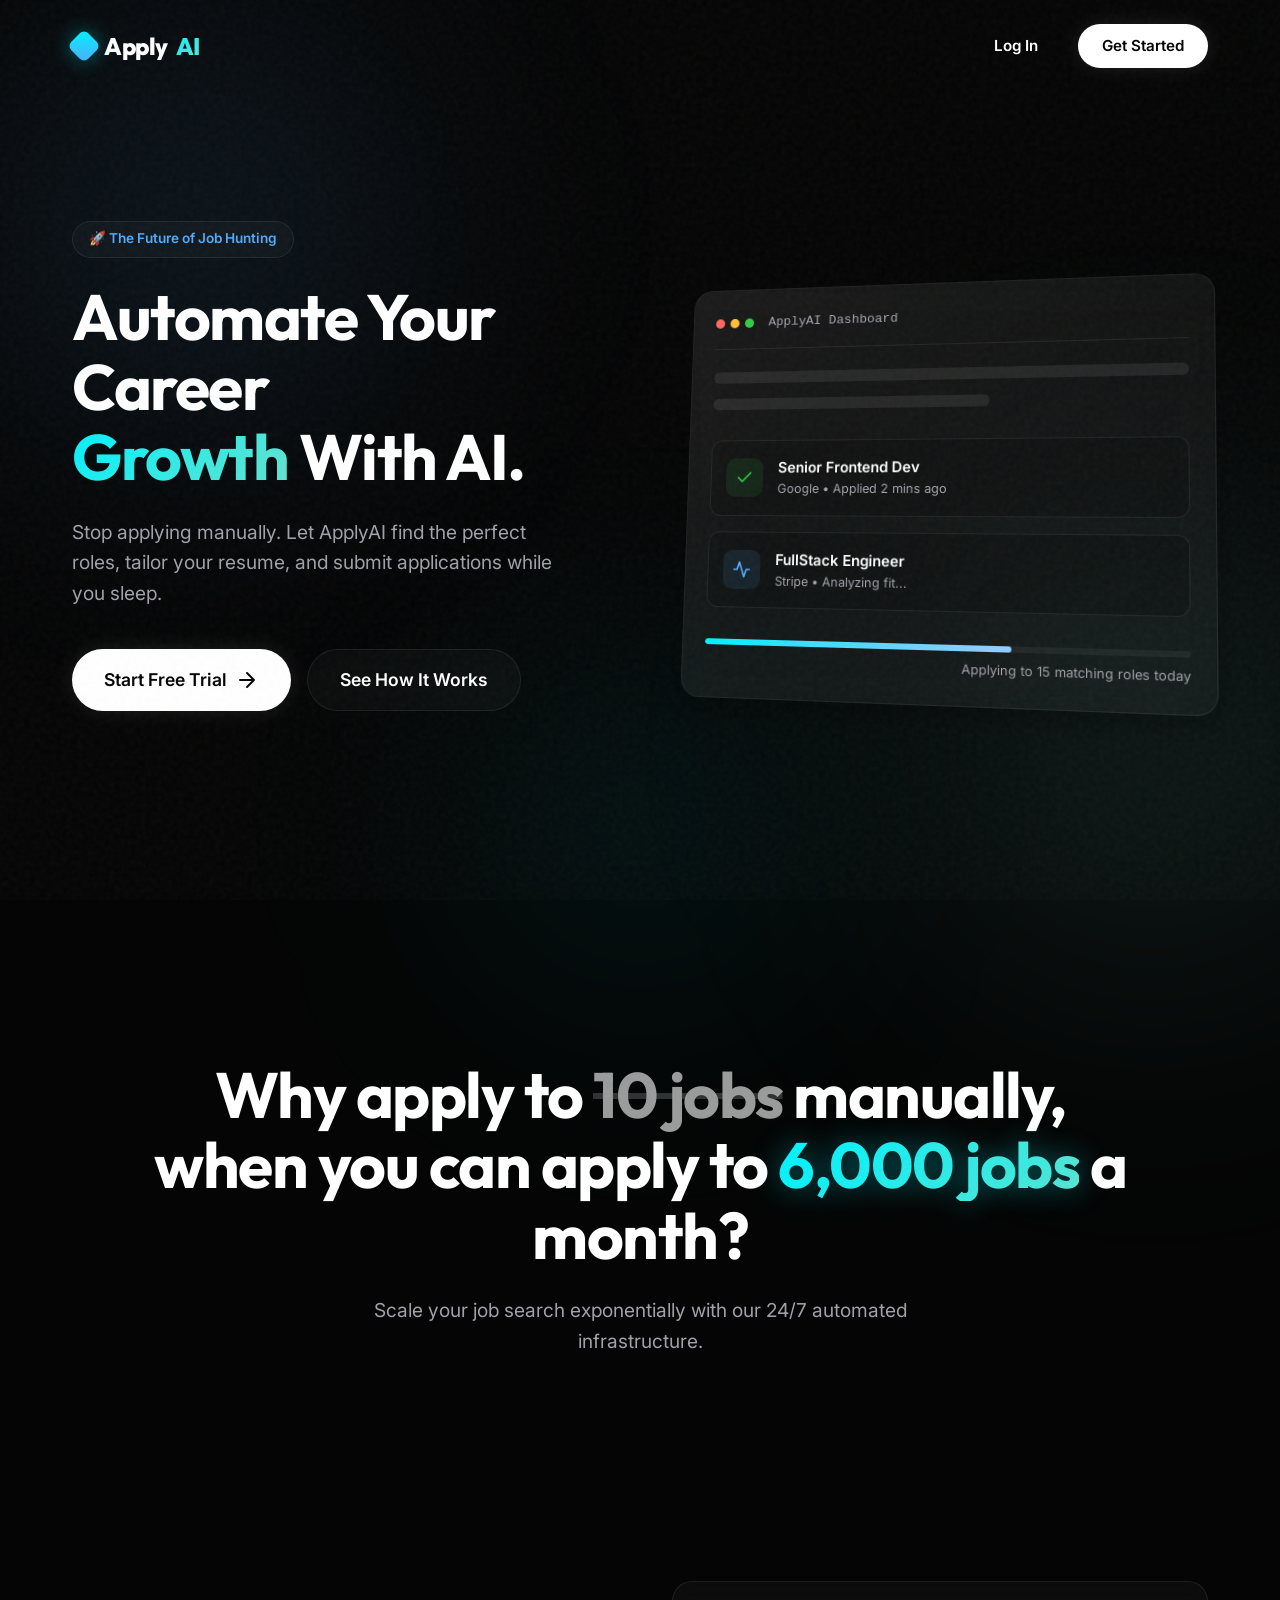
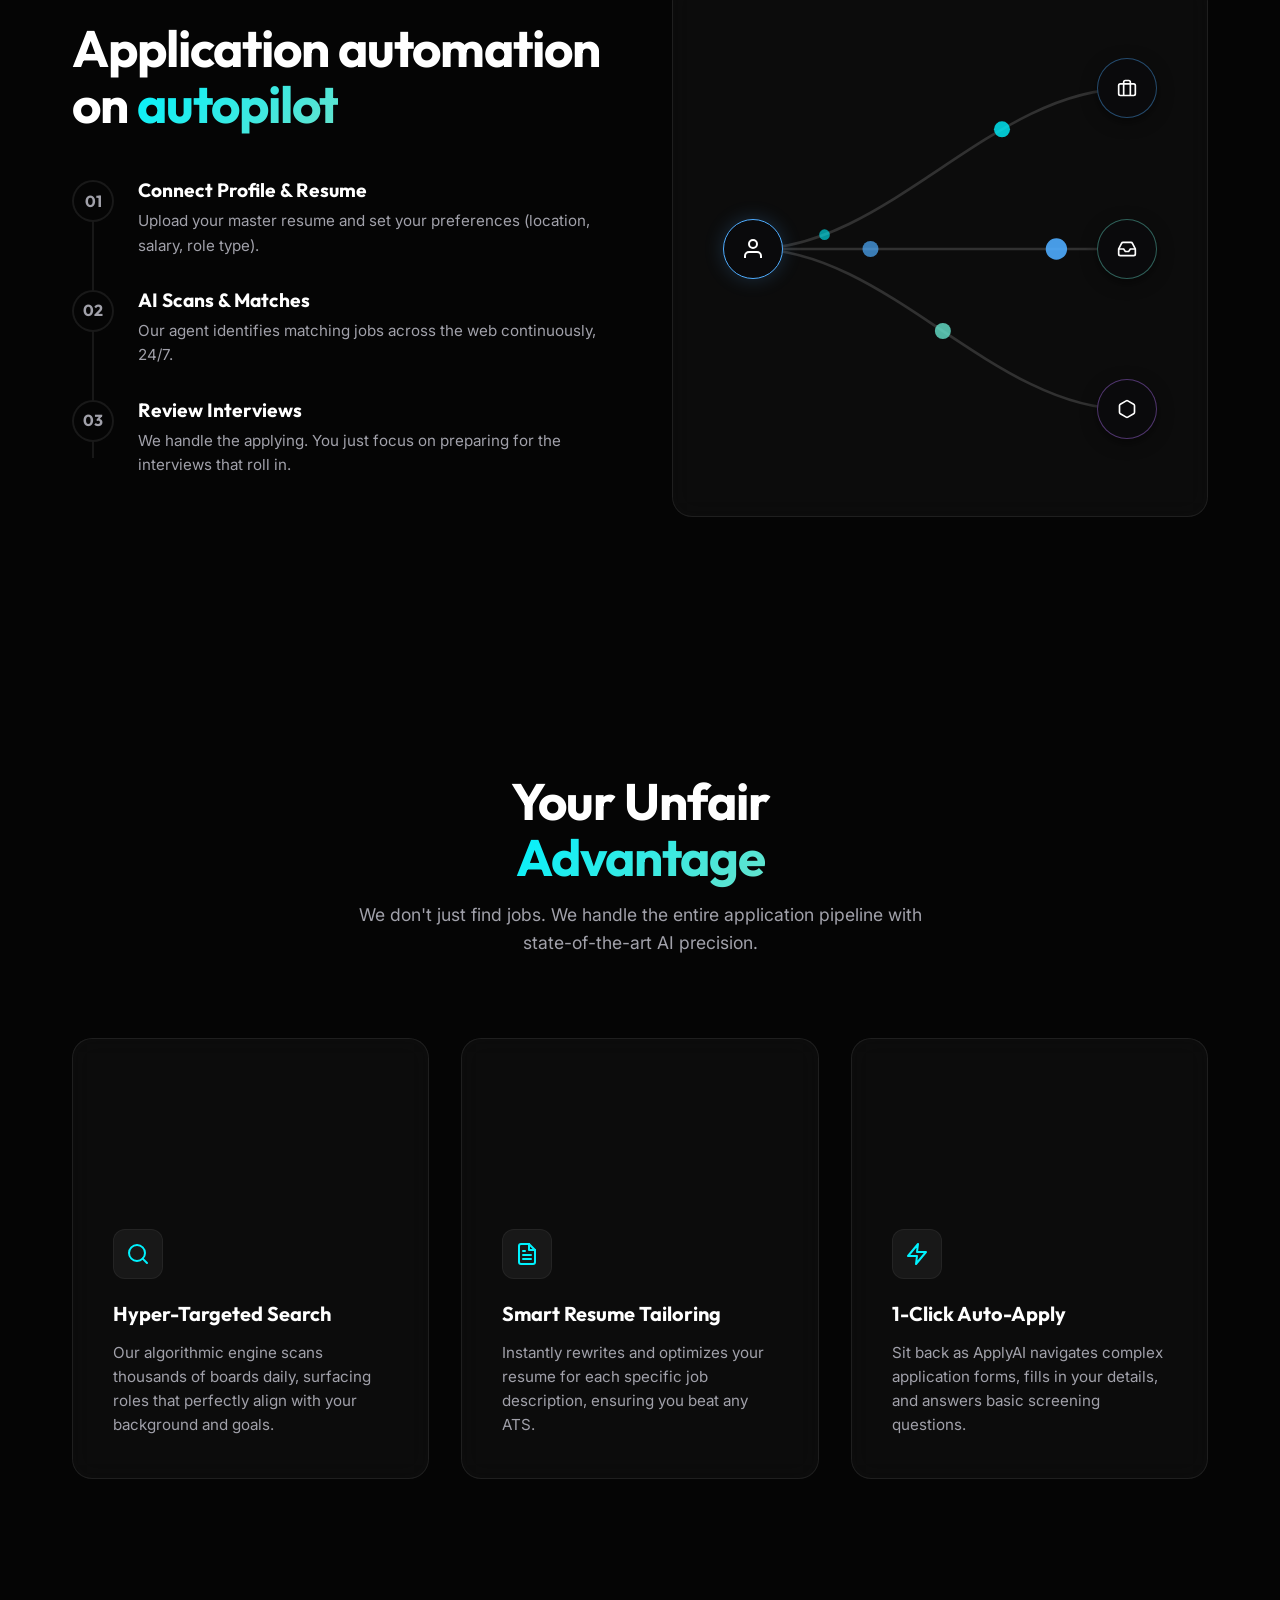
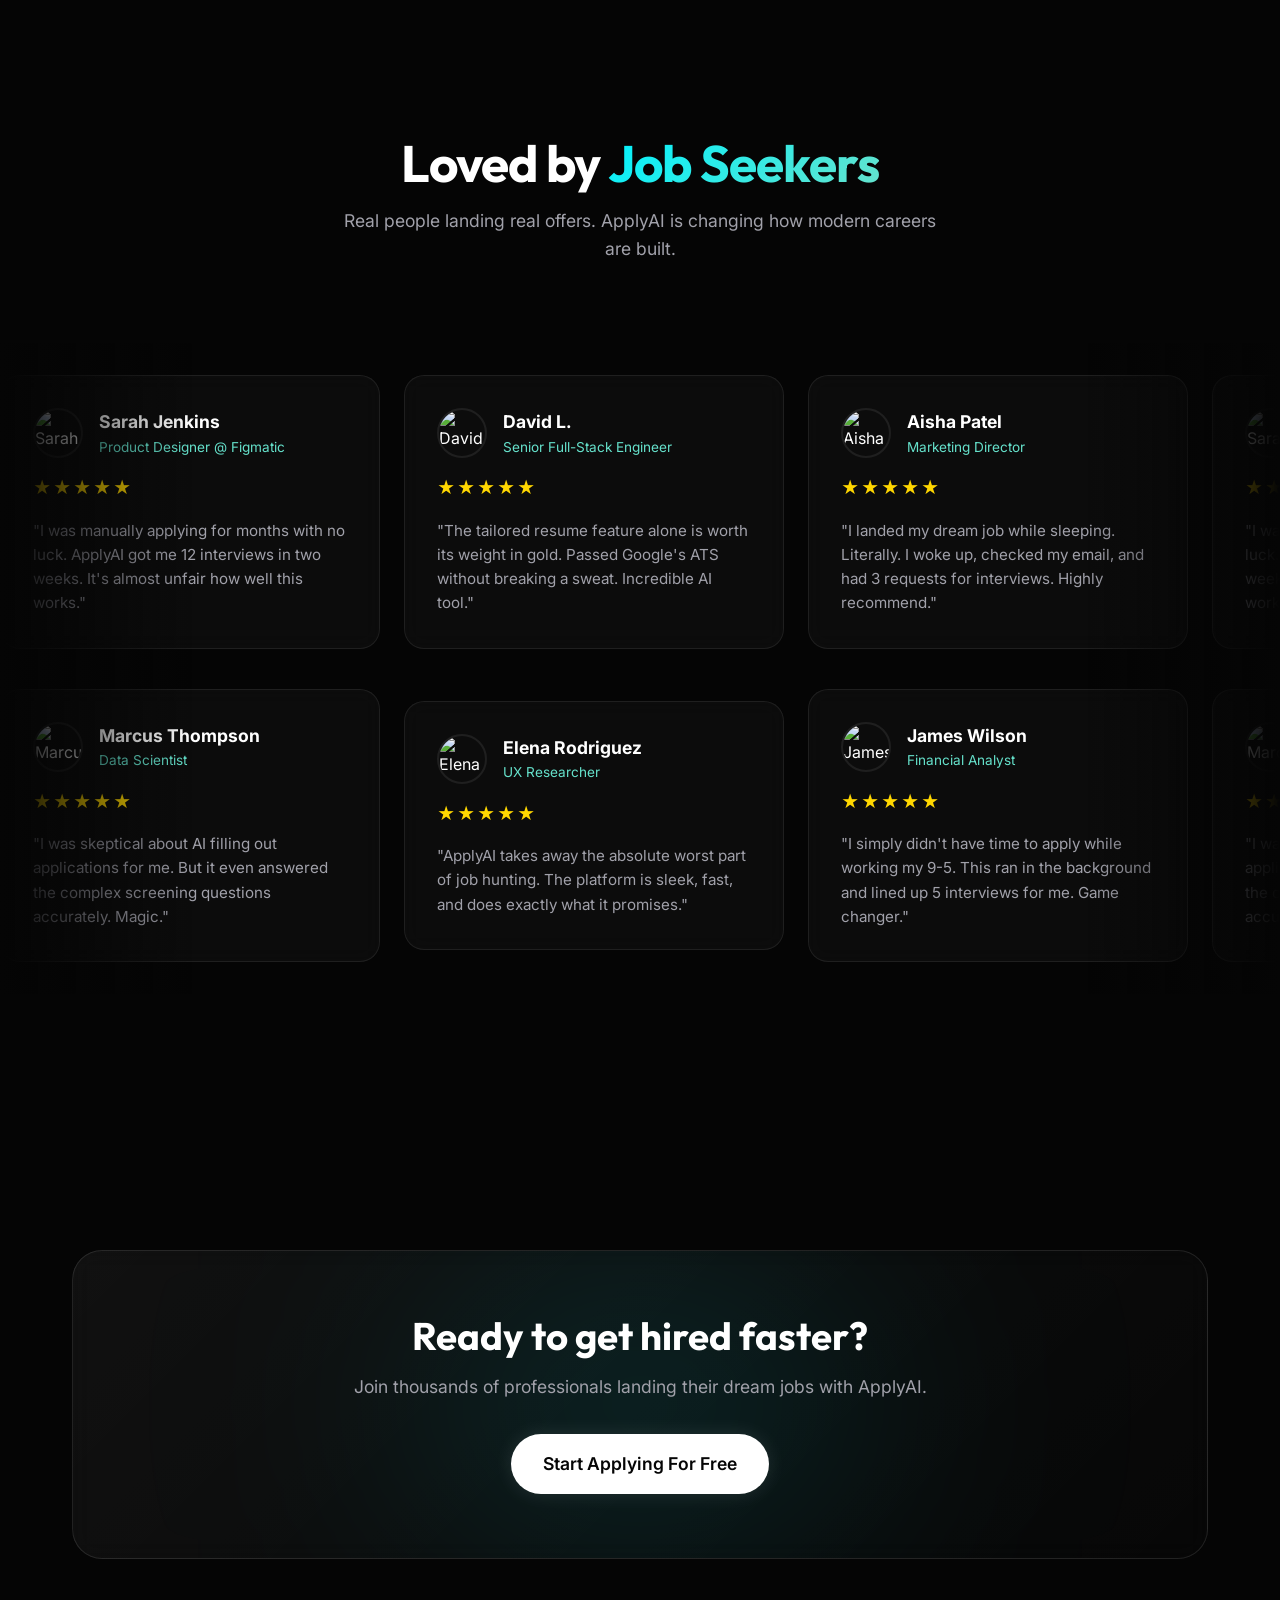
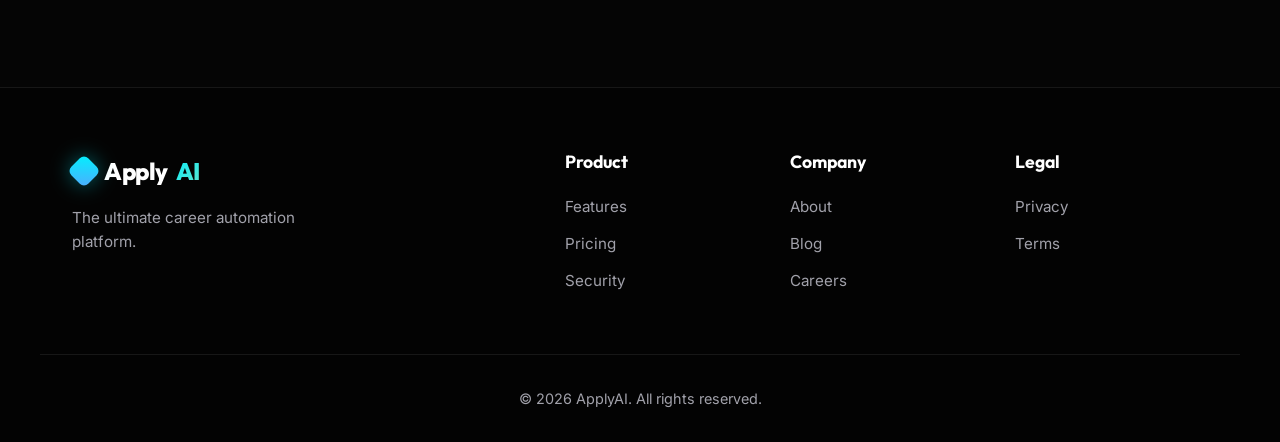
==== commit 82469e79: "feat: Enhance data flow visualization with SVG animations and node labels, adjust blob positioning, " ====
--- a/index.html
+++ b/index.html
@@ -25,11 +25,7 @@
           <div class="brand-logo"></div>
           Apply<span class="text-gradient">AI</span>
         </a>
-        <ul class="nav-links">
-          <li><a href="#features">Features</a></li>
-          <li><a href="#how-it-works">How It Works</a></li>
-          <li><a href="#testimonials">Success</a></li>
-        </ul>
+
         <div class="nav-actions">
           <a href="#" class="btn btn-ghost">Log In</a>
           <a href="#" class="btn btn-primary">Get Started</a>
@@ -139,23 +135,71 @@
           </div>
           <div class="split-visual reveal-right">
              <div class="animated-graphic glass-card">
-               <div class="beam"></div>
+               <!-- SVG Connectors & Data Flow Animation -->
+               <svg class="connections-svg" viewBox="0 0 100 100" preserveAspectRatio="none">
+                 <defs>
+                    <path id="path1" d="M 15 50 C 40 50, 60 20, 85 20" />
+                    <path id="path2" d="M 15 50 C 40 50, 60 50, 85 50" />
+                    <path id="path3" d="M 15 50 C 40 50, 60 80, 85 80" />
+                 </defs>
+                 
+                 <!-- Background paths -->
+                 <use href="#path1" fill="none" stroke="rgba(255,255,255,0.15)" stroke-width="0.5" vector-effect="non-scaling-stroke" />
+                 <use href="#path2" fill="none" stroke="rgba(255,255,255,0.15)" stroke-width="0.5" vector-effect="non-scaling-stroke" />
+                 <use href="#path3" fill="none" stroke="rgba(255,255,255,0.15)" stroke-width="0.5" vector-effect="non-scaling-stroke" />
+
+                 <!-- Animated Packets for Node 1 -->
+                 <circle r="1.5" fill="var(--accent-main)" opacity="0.8">
+                    <animateMotion dur="3s" repeatCount="indefinite">
+                       <mpath href="#path1"/>
+                    </animateMotion>
+                 </circle>
+                 <circle r="1" fill="var(--accent-main)" opacity="0.6">
+                    <animateMotion dur="3s" begin="1.5s" repeatCount="indefinite">
+                       <mpath href="#path1"/>
+                    </animateMotion>
+                 </circle>
+
+                 <!-- Animated Packets for Node 2 -->
+                 <circle r="2" fill="var(--accent-secondary)" opacity="0.9">
+                    <animateMotion dur="2.5s" repeatCount="indefinite">
+                       <mpath href="#path2"/>
+                    </animateMotion>
+                 </circle>
+                 <circle r="1.5" fill="var(--accent-secondary)" opacity="0.7">
+                    <animateMotion dur="2.5s" begin="1.25s" repeatCount="indefinite">
+                       <mpath href="#path2"/>
+                    </animateMotion>
+                 </circle>
+
+                 <!-- Animated Packets for Node 3 -->
+                 <circle r="1.5" fill="var(--accent-tertiary)" opacity="0.8">
+                    <animateMotion dur="4s" repeatCount="indefinite">
+                       <mpath href="#path3"/>
+                    </animateMotion>
+                 </circle>
+                 <circle r="1" fill="var(--accent-tertiary)" opacity="0.6">
+                    <animateMotion dur="4s" begin="2s" repeatCount="indefinite">
+                       <mpath href="#path3"/>
+                    </animateMotion>
+                 </circle>
+               </svg>
+
                <div class="node origin">
                  <svg width="24" height="24" viewBox="0 0 24 24" fill="none" stroke="currentColor" stroke-width="2"><path d="M20 21v-2a4 4 0 0 0-4-4H8a4 4 0 0 0-4 4v2"></path><circle cx="12" cy="7" r="4"></circle></svg>
                </div>
-               <div class="data-packets">
-                 <div class="packet"></div>
-                 <div class="packet delay-1"></div>
-                 <div class="packet delay-2"></div>
+               
+               <div class="node target n1" title="Company Careers Pages">
+                 <svg width="20" height="20" viewBox="0 0 24 24" fill="none" stroke="currentColor" stroke-width="2"><rect x="2" y="7" width="20" height="14" rx="2" ry="2"></rect><path d="M16 21V5a2 2 0 0 0-2-2h-4a2 2 0 0 0-2 2v16"></path></svg>
+                 <span class="node-label">Company Sites</span>
                </div>
-               <div class="node target n1">
-                 <svg width="20" height="20" viewBox="0 0 24 24" fill="none" stroke="currentColor" stroke-width="2"><rect x="2" y="7" width="20" height="14" rx="2" ry="2"></rect><path d="M16 21V5a2 2 0 0 0-2-2h-4a2 2 0 0 0-2 2v16"></path></svg>
+               <div class="node target n2" title="Job Boards (LinkedIn, Indeed)">
+                  <svg width="20" height="20" viewBox="0 0 24 24" fill="none" stroke="currentColor" stroke-width="2"><polyline points="22 12 16 12 14 15 10 15 8 12 2 12"></polyline><path d="M5.45 5.11L2 12v6a2 2 0 0 0 2 2h16a2 2 0 0 0 2-2v-6l-3.45-6.89A2 2 0 0 0 16.76 4H7.24a2 2 0 0 0-1.79 1.11z"></path></svg>
+                  <span class="node-label">Job Boards</span>
                </div>
-               <div class="node target n2">
-                  <svg width="20" height="20" viewBox="0 0 24 24" fill="none" stroke="currentColor" stroke-width="2"><polyline points="22 12 16 12 14 15 10 15 8 12 2 12"></polyline><path d="M5.45 5.11L2 12v6a2 2 0 0 0 2 2h16a2 2 0 0 0 2-2v-6l-3.45-6.89A2 2 0 0 0 16.76 4H7.24a2 2 0 0 0-1.79 1.11z"></path></svg>
-               </div>
-               <div class="node target n3">
+               <div class="node target n3" title="Startup Networks (Wellfound)">
                  <svg width="20" height="20" viewBox="0 0 24 24" fill="none" stroke="currentColor" stroke-width="2"><path d="M21 16V8a2 2 0 0 0-1-1.73l-7-4a2 2 0 0 0-2 0l-7 4A2 2 0 0 0 3 8v8a2 2 0 0 0 1 1.73l7 4a2 2 0 0 0 2 0l7-4A2 2 0 0 0 21 16z"></path></svg>
+                 <span class="node-label">Startup Networks</span>
                </div>
              </div>
           </div>
--- a/styles.css
+++ b/styles.css
@@ -53,7 +53,7 @@
 }
 
 .blob {
-  position: absolute;
+  position: fixed;
   filter: blur(120px);
   z-index: -1;
   border-radius: 50%;
@@ -61,16 +61,16 @@
 }
 
 .blob-1 {
-  top: -10%;
-  left: -10%;
+  top: -10vh;
+  left: -10vw;
   width: 50vw;
   height: 50vw;
   background: radial-gradient(circle, rgba(79, 172, 254, 0.15) 0%, transparent 70%);
 }
 
 .blob-2 {
-  top: 40%;
-  right: -20%;
+  top: 40vh;
+  right: -20vw;
   width: 60vw;
   height: 60vw;
   background: radial-gradient(circle, rgba(102, 226, 204, 0.12) 0%, transparent 70%);
@@ -78,8 +78,8 @@
 }
 
 .blob-3 {
-  bottom: -20%;
-  left: 30%;
+  bottom: -20vh;
+  left: 30vw;
   width: 40vw;
   height: 40vw;
   background: radial-gradient(circle, rgba(0, 242, 254, 0.1) 0%, transparent 70%);
@@ -671,44 +671,13 @@
   padding: 0;
 }
 
-.beam {
-  position: absolute;
-  top: 50%;
-  left: 20%;
-  right: 20%;
-  height: 2px;
-  background: var(--glass-border);
-  transform: translateY(-50%);
-}
-
-.data-packets {
+.connections-svg {
   position: absolute;
   inset: 0;
+  width: 100%;
+  height: 100%;
+  z-index: 1;
   pointer-events: none;
-}
-
-.packet {
-  position: absolute;
-  top: 50%;
-  left: 25%;
-  width: 8px;
-  height: 8px;
-  background: var(--accent-main);
-  border-radius: 50%;
-  transform: translate(-50%, -50%);
-  box-shadow: 0 0 10px var(--accent-main);
-  animation: sendPacket 3s infinite linear;
-  opacity: 0;
-}
-
-.delay-1 { animation-delay: 1s; }
-.delay-2 { animation-delay: 2s; }
-
-@keyframes sendPacket {
-  0% { left: 25%; opacity: 0; }
-  10% { opacity: 1; }
-  90% { left: 75%; opacity: 1; }
-  100% { left: 85%; opacity: 0; }
 }
 
 .node {
@@ -739,9 +708,35 @@
   transform: translate(50%, -50%);
 }
 
-.n1 { top: 20%; }
-.n2 { top: 50%; }
-.n3 { top: 80%; }
+.node-label {
+  position: absolute;
+  top: calc(100% + 15px);
+  left: 50%;
+  white-space: nowrap;
+  font-size: 0.85rem;
+  font-weight: 500;
+  color: var(--text-muted);
+  background: rgba(0, 0, 0, 0.4);
+  padding: 4px 10px;
+  border-radius: 6px;
+  border: 1px solid var(--glass-border);
+  opacity: 0;
+  transform: translate(-50%, -10px);
+  transition: all 0.3s ease;
+  pointer-events: none;
+}
+
+.node:hover .node-label {
+  opacity: 1;
+  transform: translate(-50%, 0);
+  background: rgba(0, 0, 0, 0.7);
+  color: var(--text-main);
+  border-color: rgba(255, 255, 255, 0.15);
+}
+
+.n1 { top: 20%; border-color: rgba(79, 172, 254, 0.4); }
+.n2 { top: 50%; border-color: rgba(102, 226, 204, 0.4); }
+.n3 { top: 80%; border-color: rgba(183, 117, 255, 0.4); }
 
 /* Testimonials Marquee */
 .testimonials {
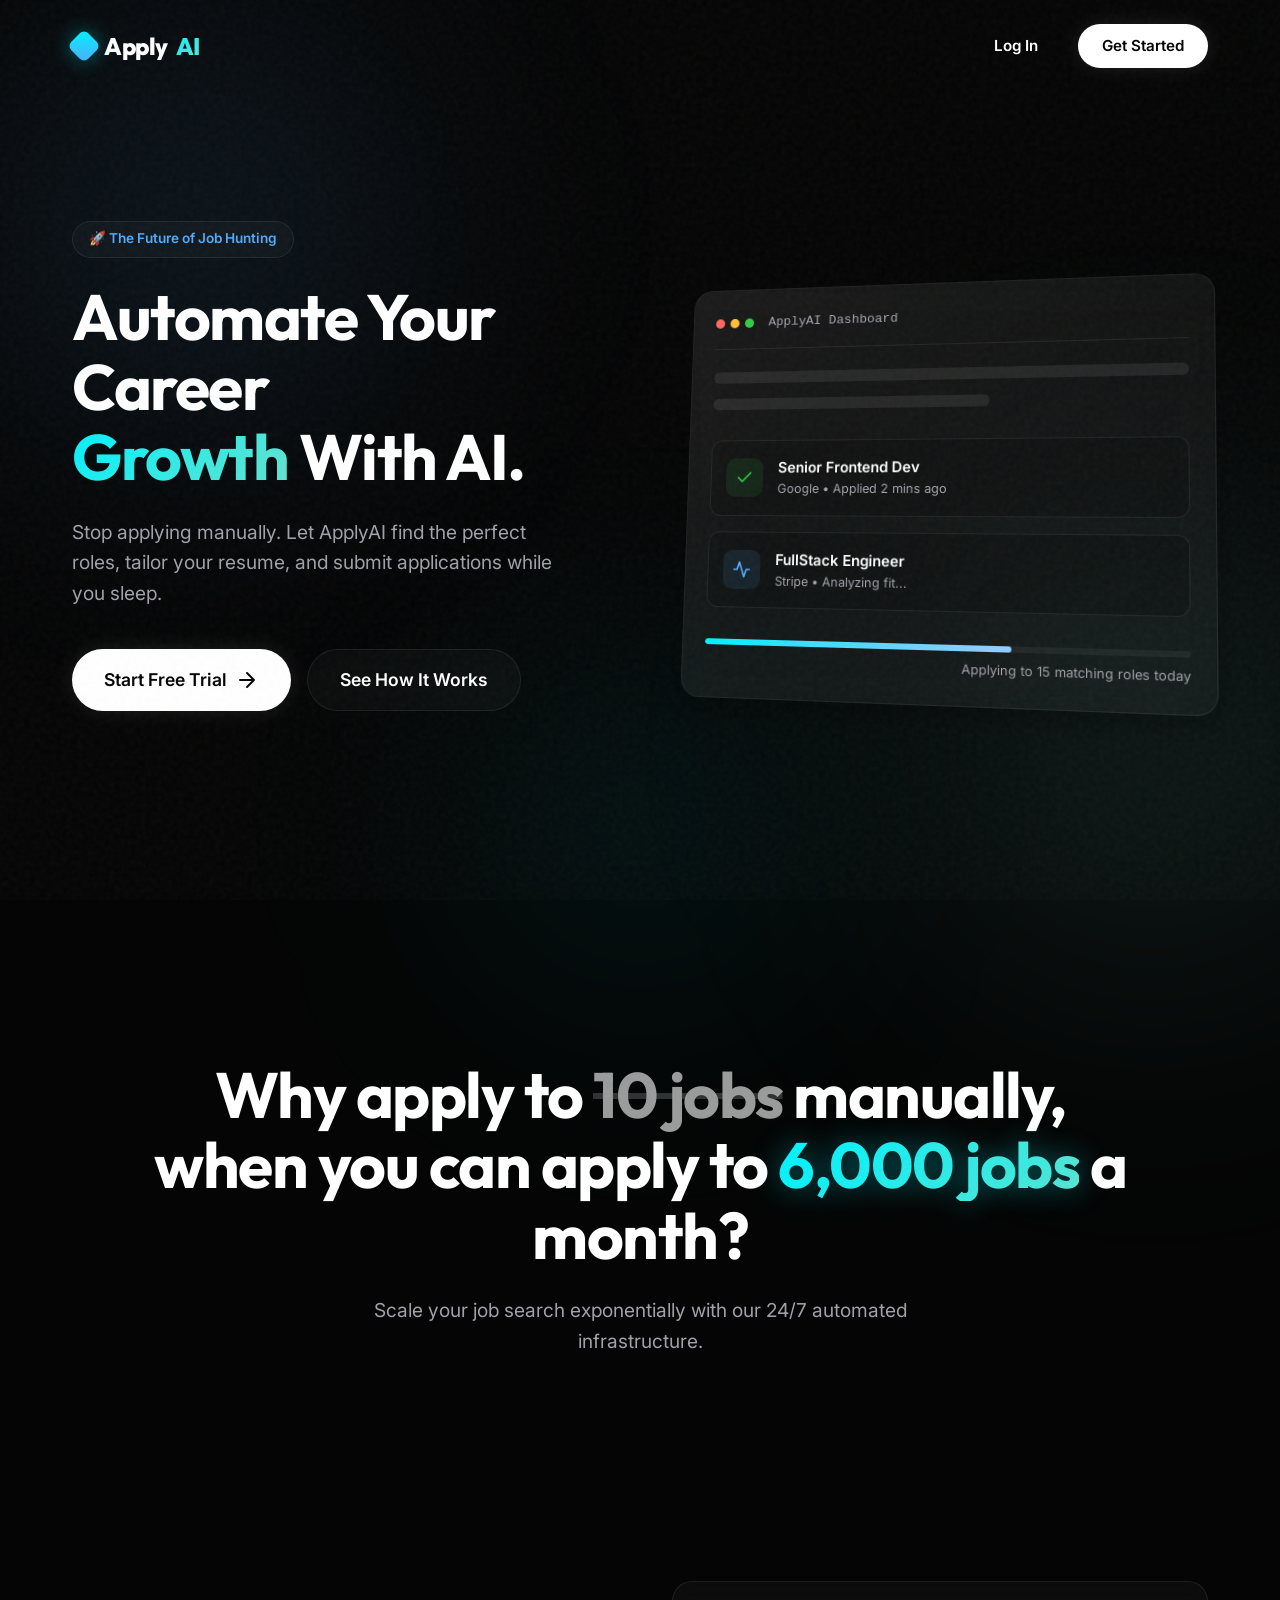
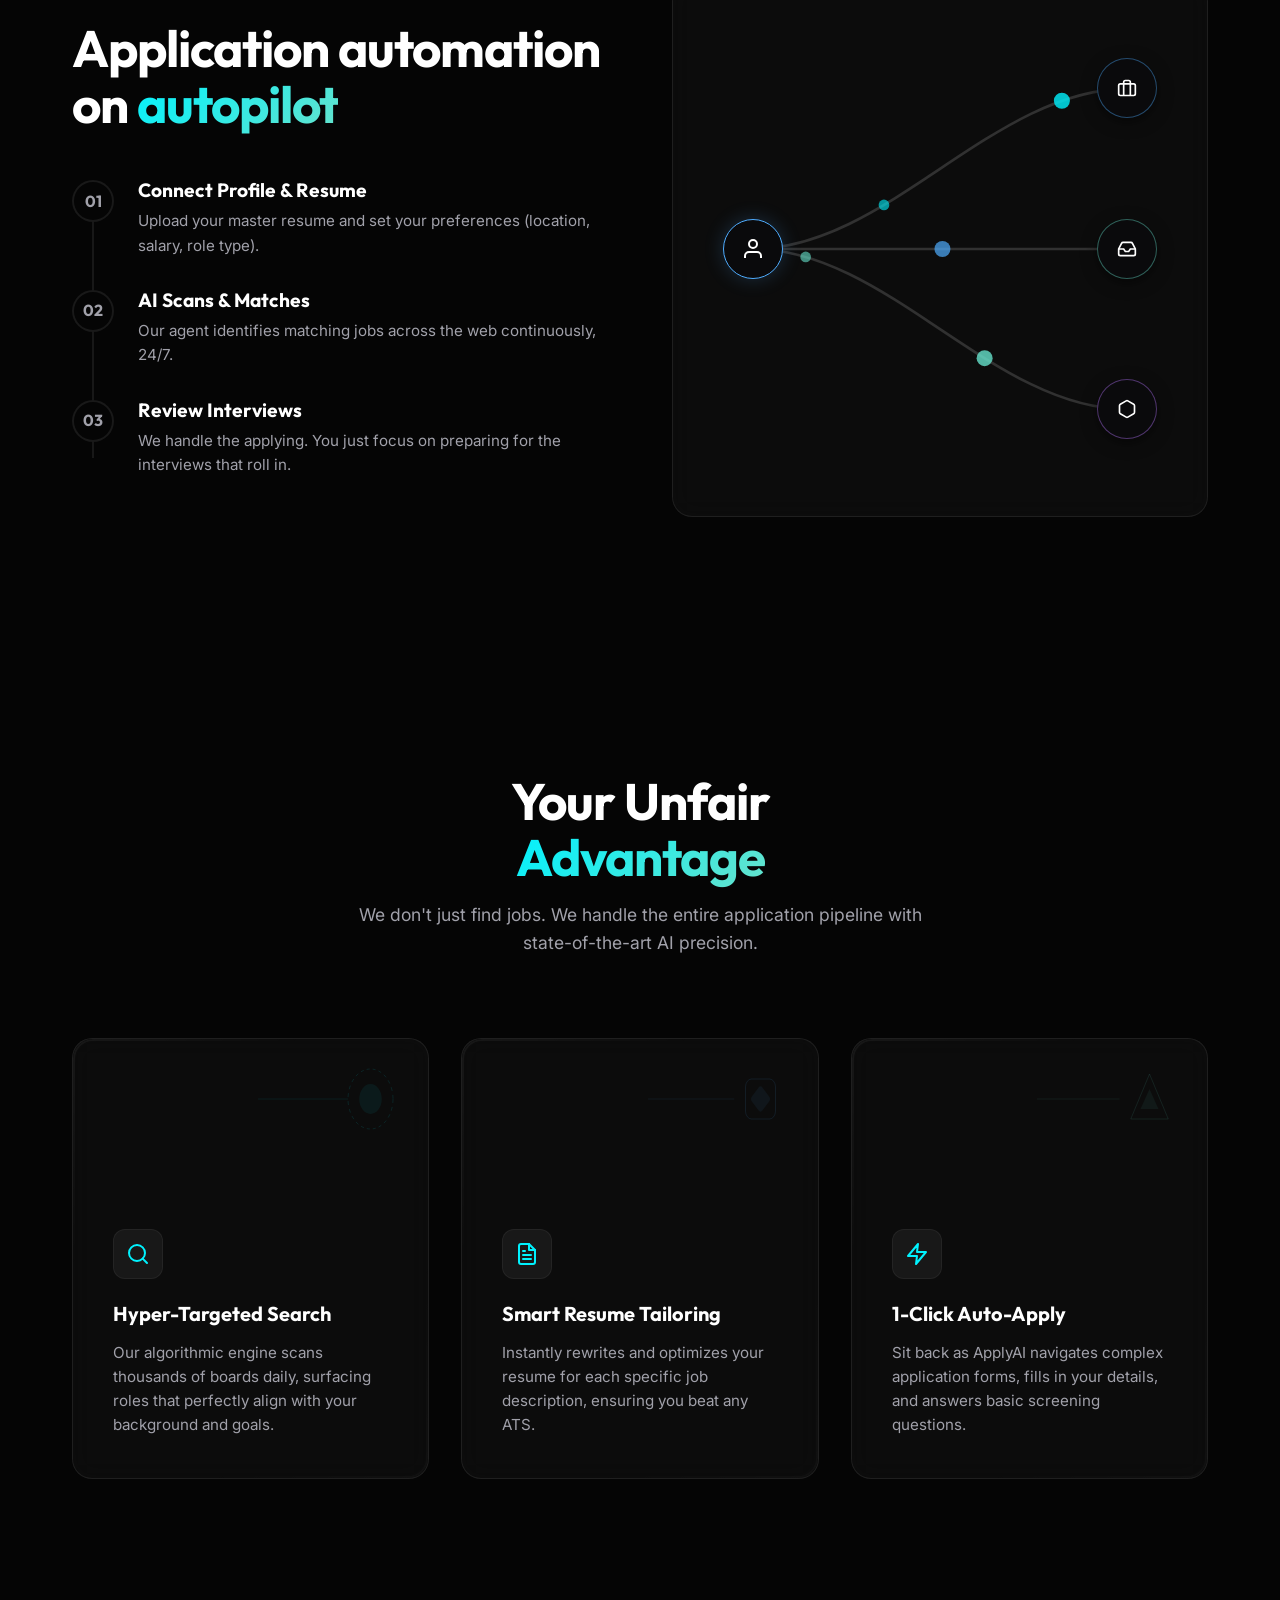
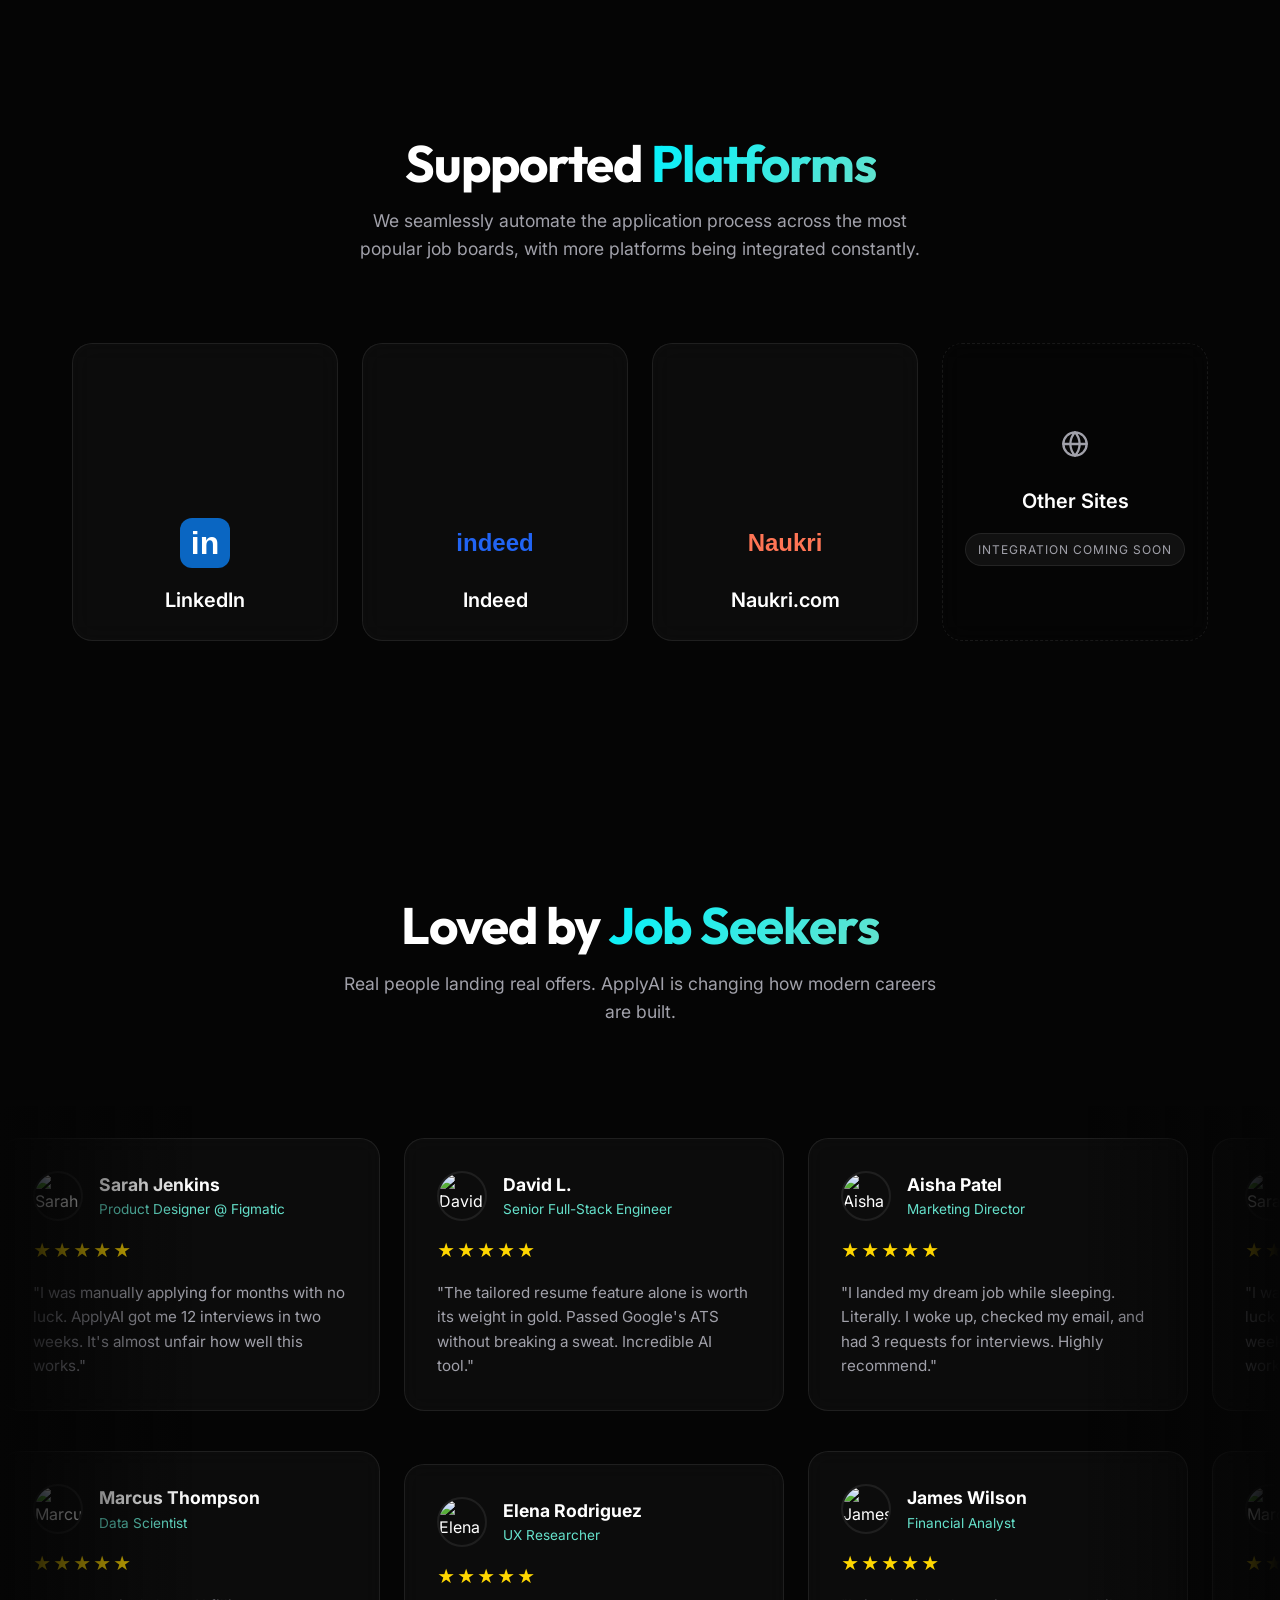
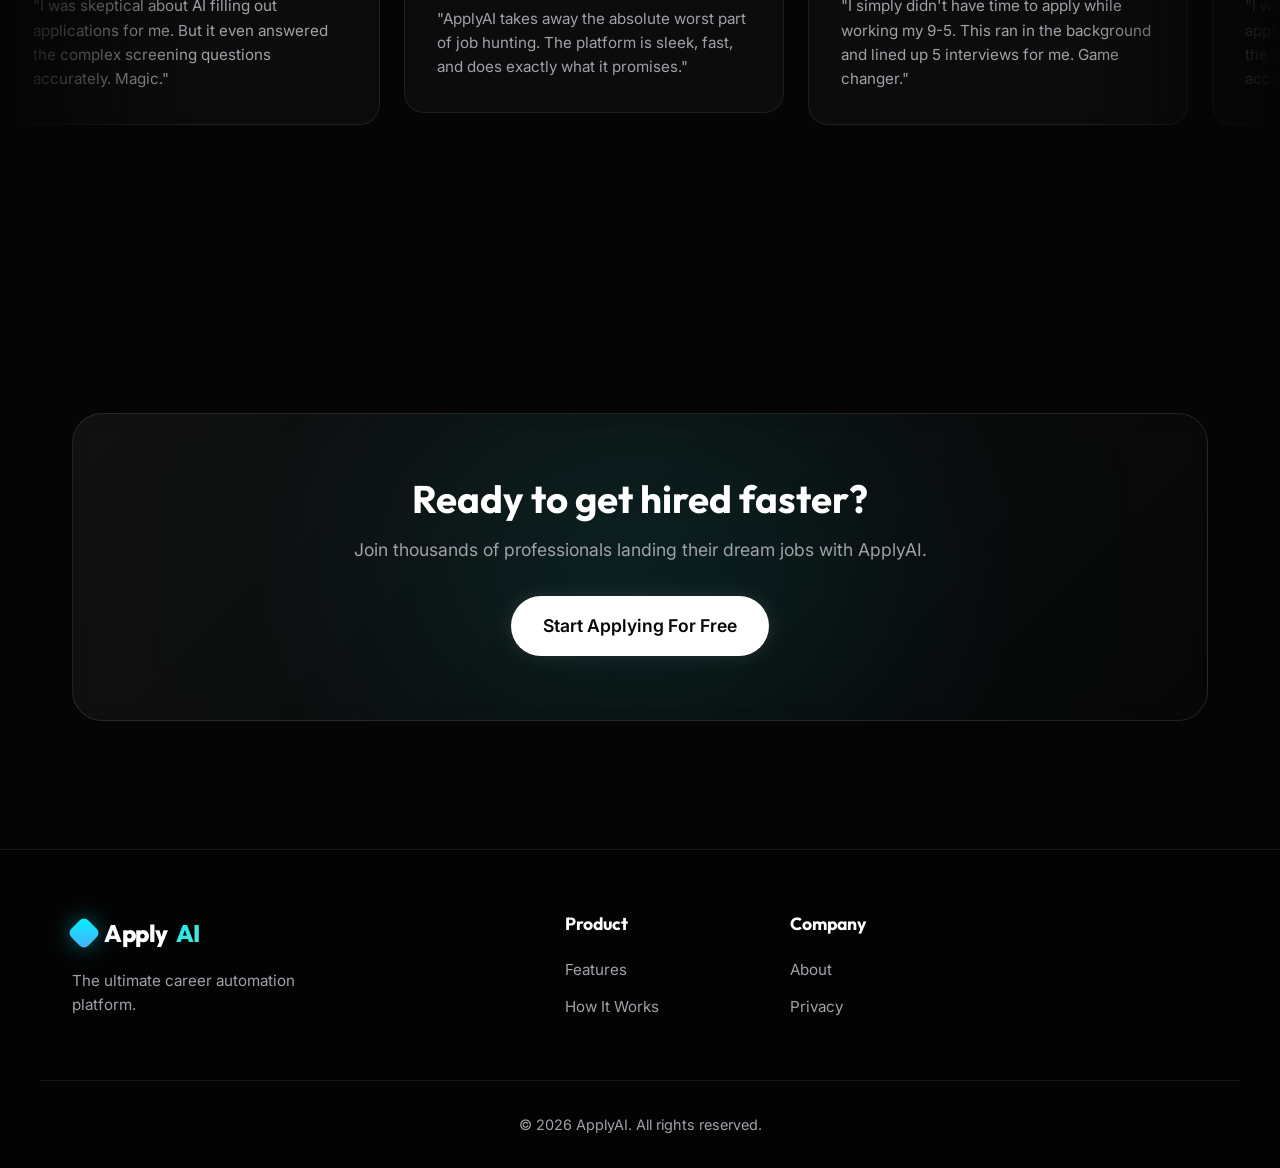
==== commit 6c3605d4: "feat: enhance feature cards with animated graphics and hover effects, and refine footer content." ====
--- a/index.html
+++ b/index.html
@@ -215,29 +215,87 @@
           <p class="section-subtitle">We don't just find jobs. We handle the entire application pipeline with state-of-the-art AI precision.</p>
         </div>
         <div class="feature-grid">
-          <div class="feature-card glass-card hover-glow reveal-up" data-delay="100">
+          <div class="feature-card glass-card hover-glow reveal-up fc-1" data-delay="100">
             <div class="card-glow"></div>
+            <!-- Decorative Graphic -->
+            <div class="fc-graphic">
+              <svg width="100%" height="80" viewBox="0 0 200 80" preserveAspectRatio="none">
+                <circle cx="150" cy="40" r="30" fill="none" class="anim-spin" stroke="var(--accent-main)" stroke-width="1" opacity="0.2" stroke-dasharray="4 4" transform-origin="150px 40px" />
+                <circle cx="150" cy="40" r="15" fill="var(--accent-main)" opacity="0.1" />
+                <path d="M 0 40 L 120 40" stroke="var(--accent-main)" stroke-width="1" opacity="0.15" class="anim-draw" />
+              </svg>
+            </div>
             <div class="fc-icon">
               <svg width="24" height="24" viewBox="0 0 24 24" fill="none" stroke="currentColor" stroke-width="2" stroke-linecap="round" stroke-linejoin="round"><circle cx="11" cy="11" r="8"></circle><line x1="21" y1="21" x2="16.65" y2="16.65"></line></svg>
             </div>
             <h3 class="fc-title">Hyper-Targeted Search</h3>
             <p class="fc-desc">Our algorithmic engine scans thousands of boards daily, surfacing roles that perfectly align with your background and goals.</p>
           </div>
-          <div class="feature-card glass-card hover-glow reveal-up" data-delay="200">
+          <div class="feature-card glass-card hover-glow reveal-up fc-2" data-delay="200">
             <div class="card-glow"></div>
+            <!-- Decorative Graphic -->
+            <div class="fc-graphic">
+               <svg width="100%" height="80" viewBox="0 0 200 80" preserveAspectRatio="none">
+                  <rect x="130" y="20" width="40" height="40" rx="8" fill="none" class="anim-pulse-rotate" stroke="var(--accent-secondary)" stroke-width="1" opacity="0.2" transform-origin="150px 40px" />
+                  <rect x="140" y="30" width="20" height="20" rx="4" fill="var(--accent-secondary)" opacity="0.1" transform="rotate(45 150 40)" />
+                  <path d="M 0 40 L 115 40" stroke="var(--accent-secondary)" stroke-width="1" opacity="0.15" class="anim-draw" />
+               </svg>
+            </div>
             <div class="fc-icon">
               <svg width="24" height="24" viewBox="0 0 24 24" fill="none" stroke="currentColor" stroke-width="2" stroke-linecap="round" stroke-linejoin="round"><path d="M14 2H6a2 2 0 0 0-2 2v16a2 2 0 0 0 2 2h12a2 2 0 0 0 2-2V8z"></path><polyline points="14 2 14 8 20 8"></polyline><line x1="16" y1="13" x2="8" y2="13"></line><line x1="16" y1="17" x2="8" y2="17"></line><polyline points="10 9 9 9 8 9"></polyline></svg>
             </div>
             <h3 class="fc-title">Smart Resume Tailoring</h3>
             <p class="fc-desc">Instantly rewrites and optimizes your resume for each specific job description, ensuring you beat any ATS.</p>
           </div>
-          <div class="feature-card glass-card hover-glow reveal-up" data-delay="300">
+          <div class="feature-card glass-card hover-glow reveal-up fc-3" data-delay="300">
             <div class="card-glow"></div>
+            <!-- Decorative Graphic -->
+            <div class="fc-graphic">
+               <svg width="100%" height="80" viewBox="0 0 200 80" preserveAspectRatio="none">
+                  <polygon points="150,15 175,60 125,60" fill="none" class="anim-float" stroke="var(--accent-tertiary)" stroke-width="1" opacity="0.2" />
+                  <polygon points="150,30 162,50 138,50" fill="var(--accent-tertiary)" class="anim-float-delay" opacity="0.1" />
+                  <path d="M 0 40 L 110 40" stroke="var(--accent-tertiary)" stroke-width="1" opacity="0.15" class="anim-draw" />
+               </svg>
+            </div>
             <div class="fc-icon">
               <svg width="24" height="24" viewBox="0 0 24 24" fill="none" stroke="currentColor" stroke-width="2" stroke-linecap="round" stroke-linejoin="round"><polygon points="13 2 3 14 12 14 11 22 21 10 12 10 13 2"></polygon></svg>
             </div>
             <h3 class="fc-title">1-Click Auto-Apply</h3>
             <p class="fc-desc">Sit back as ApplyAI navigates complex application forms, fills in your details, and answers basic screening questions.</p>
+          </div>
+        </div>
+      </div>
+    </section>
+
+    <!-- Integrations Section -->
+    <section id="integrations" class="integrations section">
+      <div class="container">
+        <div class="section-header reveal-up">
+          <h2 class="section-title">Supported <span class="text-gradient">Platforms</span></h2>
+          <p class="section-subtitle">We seamlessly automate the application process across the most popular job boards, with more platforms being integrated constantly.</p>
+        </div>
+        <div class="integrations-grid">
+          <div class="platform-card glass-card hover-glow reveal-up" data-delay="100">
+            <div class="card-glow"></div>
+            <div class="platform-logo logo-linkedin">in</div>
+            <div class="platform-name">LinkedIn</div>
+          </div>
+          <div class="platform-card glass-card hover-glow reveal-up" data-delay="200">
+            <div class="card-glow"></div>
+            <div class="platform-logo logo-indeed">indeed</div>
+            <div class="platform-name">Indeed</div>
+          </div>
+          <div class="platform-card glass-card hover-glow reveal-up" data-delay="300">
+            <div class="card-glow"></div>
+            <div class="platform-logo logo-naukri">Naukri</div>
+            <div class="platform-name">Naukri.com</div>
+          </div>
+          <div class="platform-card glass-card coming-soon reveal-up" data-delay="400">
+            <div class="platform-logo logo-other">
+               <svg width="28" height="28" viewBox="0 0 24 24" fill="none" stroke="currentColor" stroke-width="2" stroke-linecap="round" stroke-linejoin="round"><circle cx="12" cy="12" r="10"></circle><line x1="2" y1="12" x2="22" y2="12"></line><path d="M12 2a15.3 15.3 0 0 1 4 10 15.3 15.3 0 0 1-4 10 15.3 15.3 0 0 1-4-10 15.3 15.3 0 0 1 4-10z"></path></svg>
+            </div>
+            <div class="platform-name">Other Sites</div>
+            <div class="status-badge">Integration Coming Soon</div>
           </div>
         </div>
       </div>
@@ -431,25 +489,18 @@
         <div class="footer-links">
           <div class="link-col">
             <h4>Product</h4>
-            <a href="#">Features</a>
-            <a href="#">Pricing</a>
-            <a href="#">Security</a>
+            <a href="#features">Features</a>
+            <a href="#how-it-works">How It Works</a>
           </div>
           <div class="link-col">
             <h4>Company</h4>
             <a href="#">About</a>
-            <a href="#">Blog</a>
-            <a href="#">Careers</a>
-          </div>
-          <div class="link-col">
-            <h4>Legal</h4>
             <a href="#">Privacy</a>
-            <a href="#">Terms</a>
           </div>
         </div>
       </div>
       <div class="container footer-bottom">
-        <p>&copy; 2026 ApplyAI. All rights reserved.</p>
+        <p>&copy; <span id="current-year"></span> ApplyAI. All rights reserved.</p>
       </div>
     </footer>
 
--- a/styles.css
+++ b/styles.css
@@ -571,6 +571,42 @@
   z-index: 1;
 }
 
+/* Feature Card Animated Border Glow */
+.feature-card.glass-card {
+  transition: transform 0.4s cubic-bezier(0.175, 0.885, 0.32, 1.275);
+}
+
+.feature-card.glass-card::before {
+  content: "";
+  position: absolute;
+  inset: 0;
+  border-radius: 20px;
+  padding: 2px;
+  background: linear-gradient(135deg, rgba(255,255,255,0.1), rgba(255,255,255,0) 30%, rgba(255,255,255,0) 70%, rgba(255,255,255,0.05));
+  -webkit-mask: linear-gradient(#fff 0 0) content-box, linear-gradient(#fff 0 0);
+  -webkit-mask-composite: xor;
+  mask-composite: exclude;
+  opacity: 0.5;
+  transition: all 0.5s ease;
+  pointer-events: none;
+  z-index: 10;
+}
+
+.feature-card.glass-card.fc-1:hover::before {
+  background: linear-gradient(135deg, var(--accent-main), rgba(255,255,255,0) 40%, rgba(255,255,255,0) 60%, var(--accent-secondary));
+  opacity: 1;
+}
+
+.feature-card.glass-card.fc-2:hover::before {
+  background: linear-gradient(135deg, var(--accent-secondary), rgba(255,255,255,0) 40%, rgba(255,255,255,0) 60%, var(--accent-tertiary));
+  opacity: 1;
+}
+
+.feature-card.glass-card.fc-3:hover::before {
+  background: linear-gradient(135deg, var(--accent-tertiary), rgba(255,255,255,0) 40%, rgba(255,255,255,0) 60%, var(--accent-main));
+  opacity: 1;
+}
+
 .fc-icon {
   width: 50px;
   height: 50px;
@@ -582,6 +618,67 @@
   margin-bottom: 1.5rem;
   color: var(--accent-main);
   border: 1px solid rgba(255,255,255,0.05);
+  position: relative;
+  z-index: 2;
+}
+
+.fc-graphic {
+  position: absolute;
+  top: 20px;
+  right: 20px;
+  width: 150px;
+  height: 80px;
+  pointer-events: none;
+  z-index: 0;
+  opacity: 0.6;
+  transition: all 0.5s ease;
+}
+
+.feature-card:hover .fc-graphic {
+  opacity: 1;
+  transform: translateX(-10px) scale(1.05);
+}
+
+/* SVG Graphic Animations */
+@keyframes spin-slow {
+  100% { transform: rotate(360deg); }
+}
+
+.anim-spin {
+  animation: spin-slow 15s linear infinite;
+}
+
+@keyframes pulse-rotate {
+  0%, 100% { transform: rotate(45deg) scale(1); }
+  50% { transform: rotate(45deg) scale(1.15); }
+}
+
+.anim-pulse-rotate {
+  animation: pulse-rotate 4s ease-in-out infinite;
+}
+
+@keyframes float-shape {
+  0%, 100% { transform: translateY(0); }
+  50% { transform: translateY(-8px); }
+}
+
+.anim-float {
+  animation: float-shape 6s ease-in-out infinite;
+}
+
+.anim-float-delay {
+  animation: float-shape 6s ease-in-out infinite;
+  animation-delay: -3s;
+}
+
+@keyframes draw-line {
+  0% { stroke-dasharray: 0 150; }
+  50% { stroke-dasharray: 150 0; }
+  100% { stroke-dasharray: 0 150; }
+}
+
+.anim-draw {
+  animation: draw-line 8s ease-in-out infinite;
 }
 
 .fc-title {
@@ -737,6 +834,92 @@
 .n1 { top: 20%; border-color: rgba(79, 172, 254, 0.4); }
 .n2 { top: 50%; border-color: rgba(102, 226, 204, 0.4); }
 .n3 { top: 80%; border-color: rgba(183, 117, 255, 0.4); }
+
+/* Integrations Section */
+.integrations-grid {
+  display: grid;
+  grid-template-columns: repeat(auto-fit, minmax(220px, 1fr));
+  gap: 1.5rem;
+}
+
+.platform-card {
+  display: flex;
+  flex-direction: column;
+  align-items: center;
+  justify-content: center;
+  padding: 1.5rem 1rem;
+  text-align: center;
+  border-radius: 20px;
+}
+
+.platform-card * {
+  position: relative;
+  z-index: 1;
+}
+
+.platform-logo {
+  font-size: 2rem;
+  font-weight: 800;
+  margin-bottom: 1rem;
+  display: flex;
+  align-items: center;
+  justify-content: center;
+  width: 50px;
+  height: 50px;
+  border-radius: 12px;
+}
+
+.logo-linkedin {
+  background: #0A66C2;
+  color: #fff;
+  font-family: -apple-system, BlinkMacSystemFont, "Segoe UI", Roboto, sans-serif;
+}
+
+.logo-indeed {
+  color: #2164f3;
+  font-family: -apple-system, BlinkMacSystemFont, "Segoe UI", Roboto, sans-serif;
+  font-size: 1.5rem;
+  width: auto;
+}
+
+.logo-naukri {
+  color: #FF7555;
+  font-family: -apple-system, BlinkMacSystemFont, "Segoe UI", Roboto, sans-serif;
+  font-size: 1.5rem;
+  width: auto;
+}
+
+.logo-other {
+  color: var(--text-muted);
+}
+
+.platform-name {
+  font-size: 1.25rem;
+  font-weight: 600;
+  color: var(--text-main);
+}
+
+.coming-soon {
+  opacity: 0.6;
+  border: 1px dashed var(--glass-border);
+  background: transparent;
+}
+
+.coming-soon:hover {
+  opacity: 0.8;
+}
+
+.status-badge {
+  margin-top: 1rem;
+  font-size: 0.75rem;
+  padding: 6px 12px;
+  background: rgba(255,255,255,0.05);
+  border: 1px solid var(--glass-border);
+  border-radius: 30px;
+  color: var(--text-muted);
+  text-transform: uppercase;
+  letter-spacing: 1px;
+}
 
 /* Testimonials Marquee */
 .testimonials {
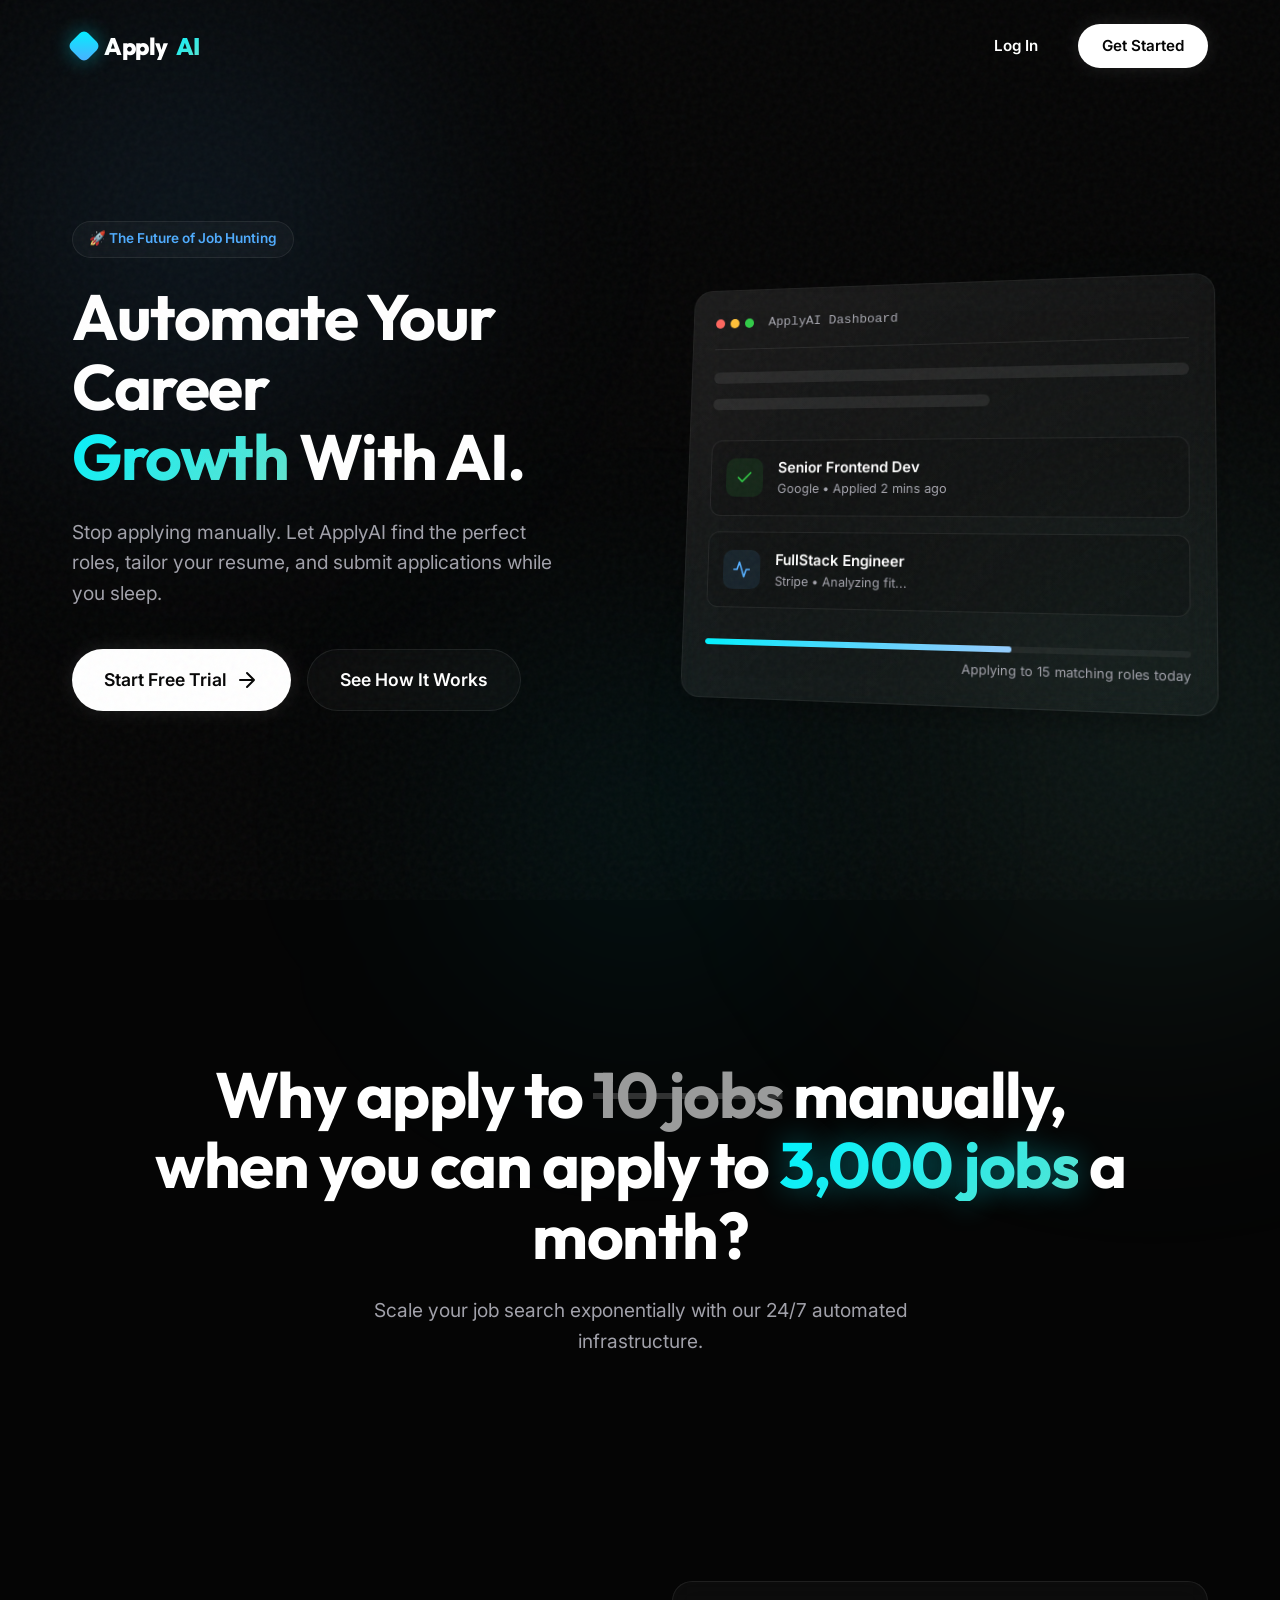
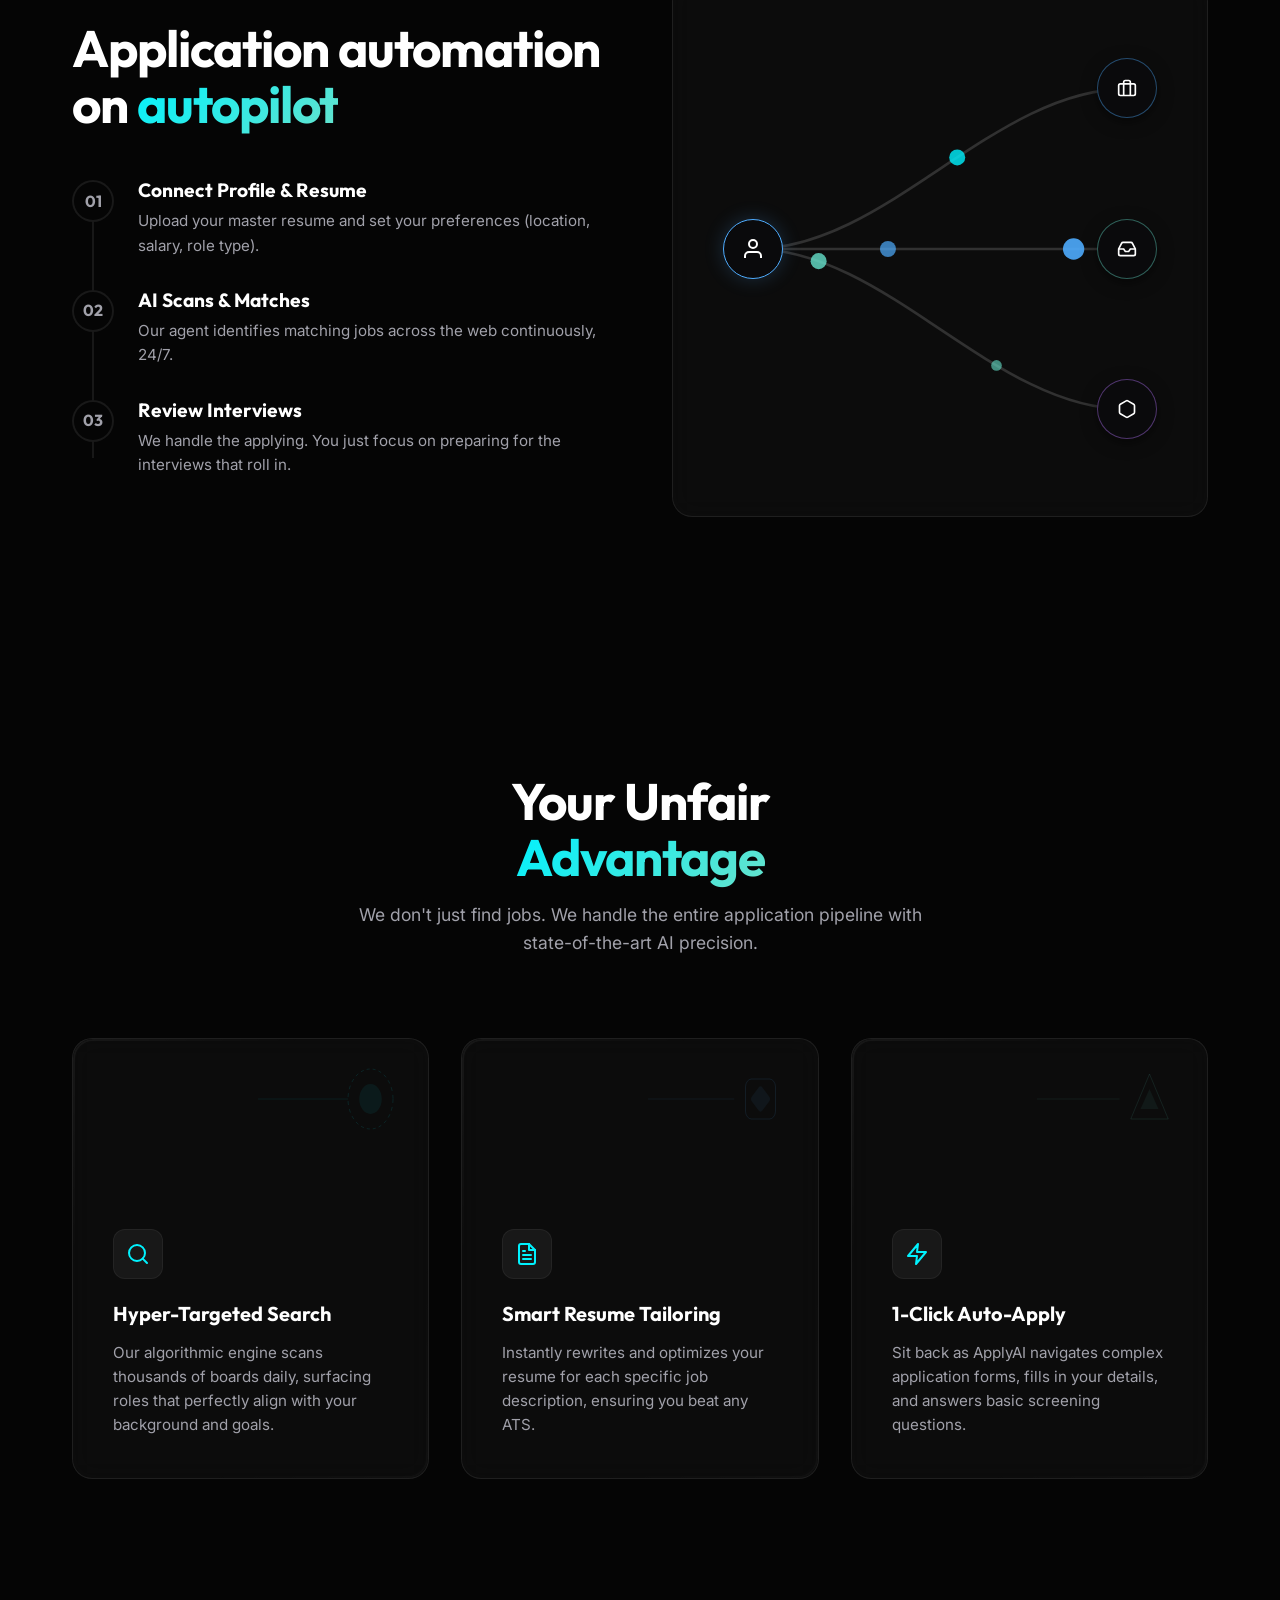
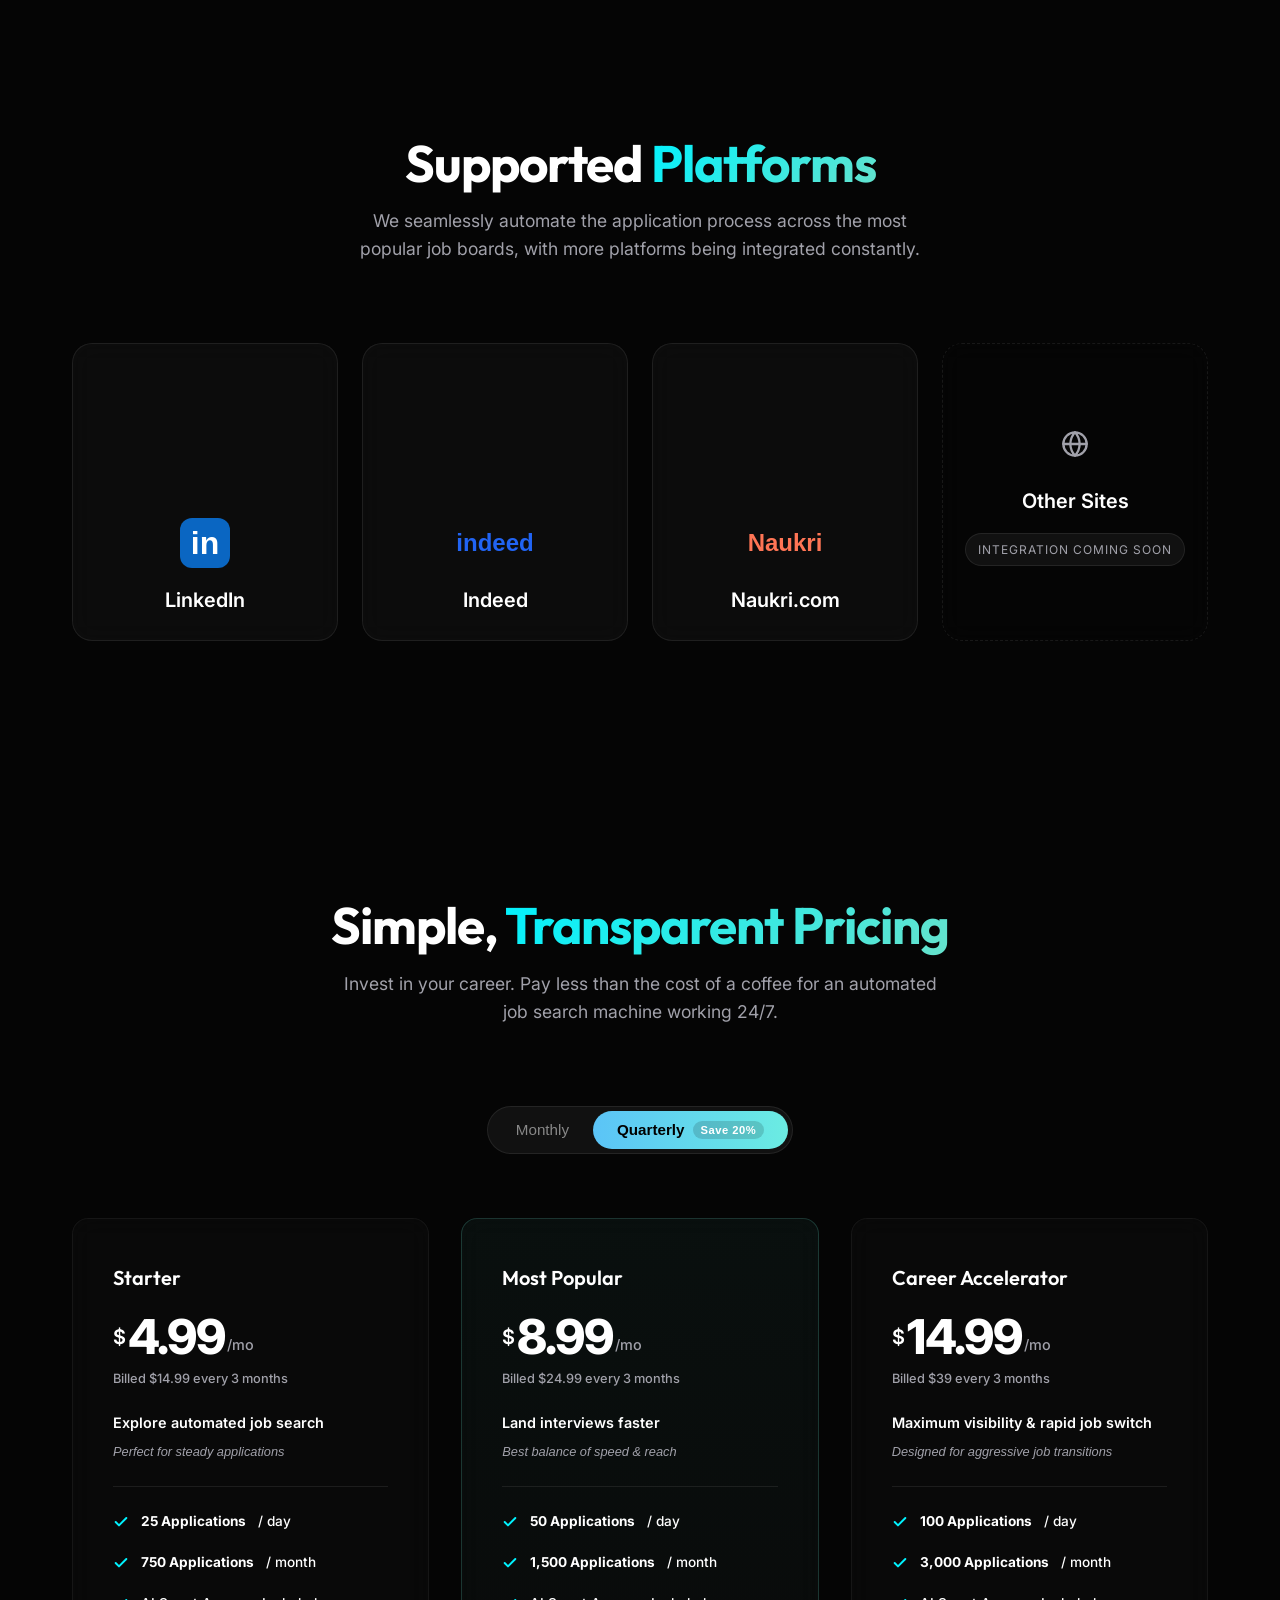
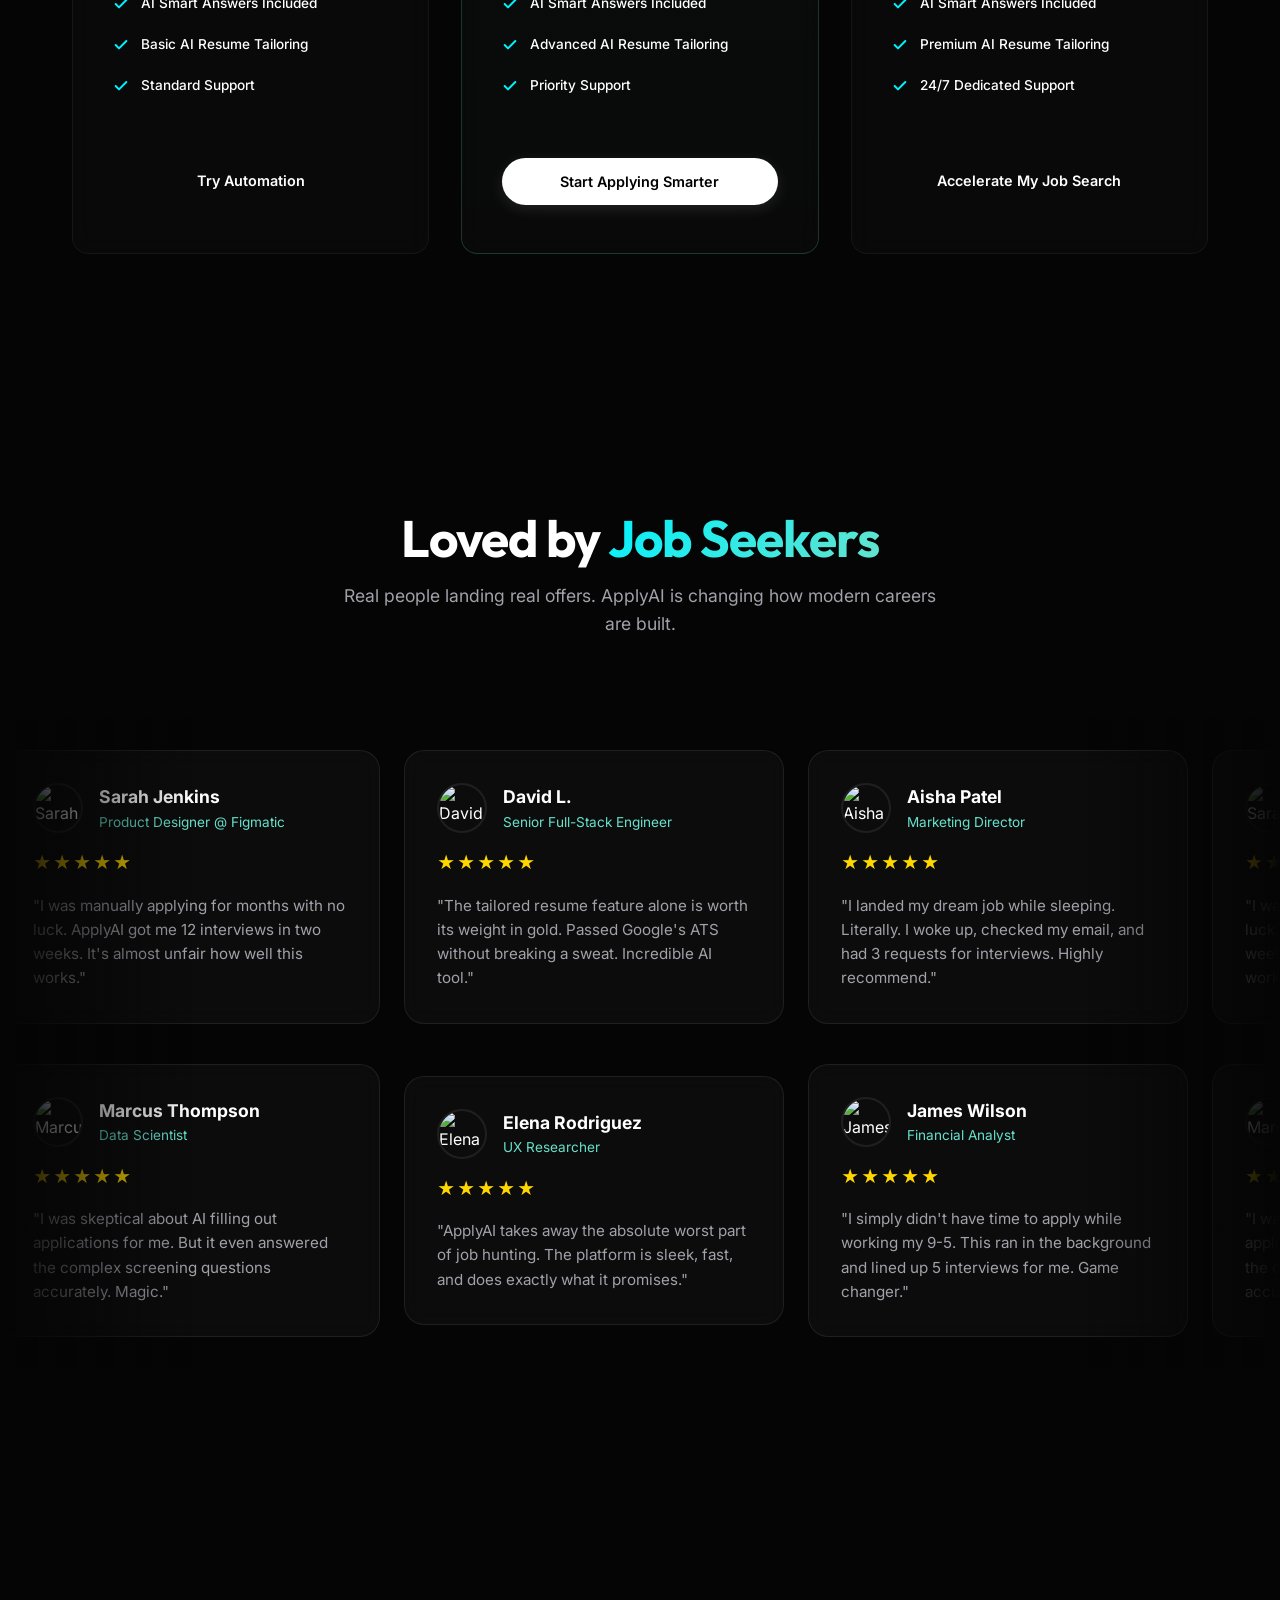
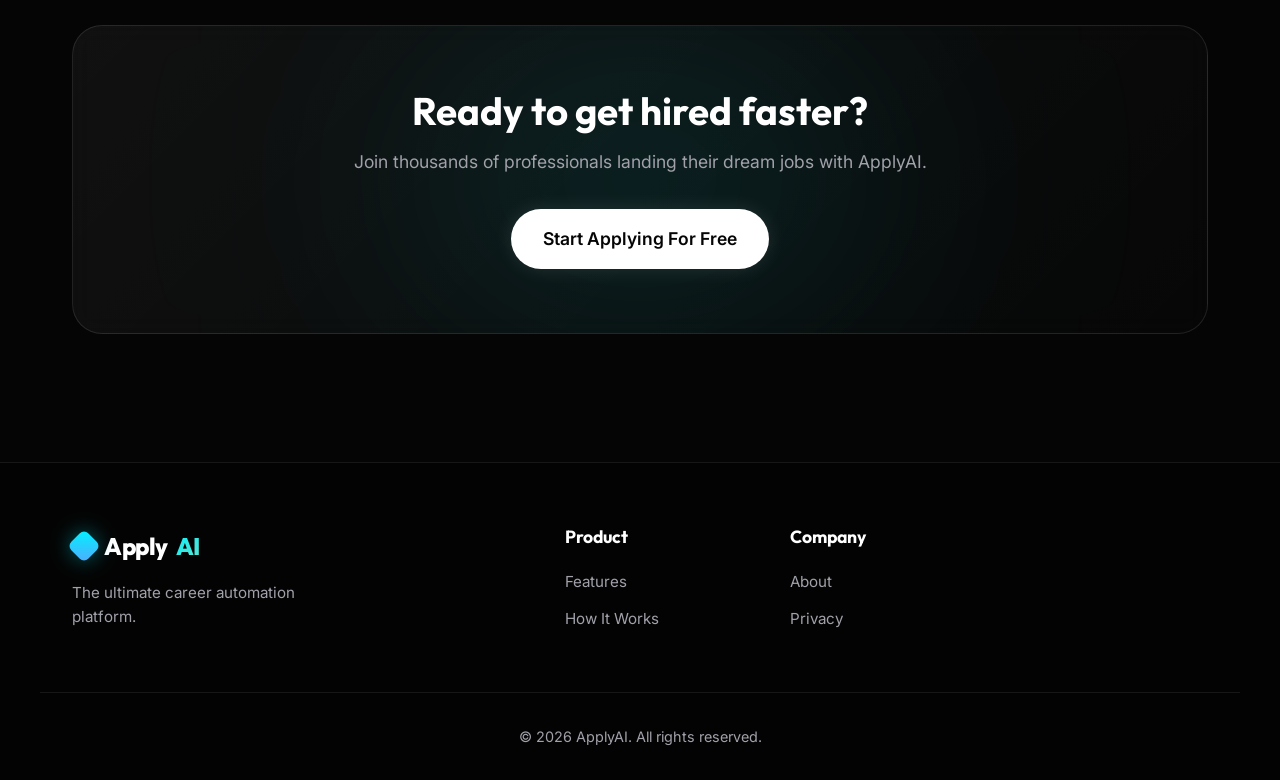
==== commit 05a569f8: "v1,0" ====
--- a/index.html
+++ b/index.html
@@ -97,7 +97,7 @@
       <div class="container">
         <!-- High-Impact Statement -->
         <div class="impact-statement reveal-up">
-          <h2 class="impact-title">Why apply to <span class="text-muted strike-through">10 jobs</span> manually, <br/>when you can apply to <span class="text-gradient glow-text">6,000 jobs</span> a month?</h2>
+          <h2 class="impact-title">Why apply to <span class="text-muted strike-through">10 jobs</span> manually, <br/>when you can apply to <span class="text-gradient glow-text">3,000 jobs</span> a month?</h2>
           <p class="impact-subtitle">Scale your job search exponentially with our 24/7 automated infrastructure.</p>
         </div>
       </div>
@@ -297,6 +297,111 @@
             <div class="platform-name">Other Sites</div>
             <div class="status-badge">Integration Coming Soon</div>
           </div>
+          </div>
+        </div>
+      </div>
+    </section>
+
+    <!-- Pricing Section -->
+    <section id="pricing" class="pricing section">
+      <div class="container">
+        <div class="section-header reveal-up">
+          <h2 class="section-title">Simple, <span class="text-gradient">Transparent Pricing</span></h2>
+          <p class="section-subtitle">Invest in your career. Pay less than the cost of a coffee for an automated job search machine working 24/7.</p>
+        </div>
+
+        <div class="pricing-toggle-wrapper reveal-up" data-delay="50">
+          <div class="toggle-pill-container" id="pricing-toggle">
+            <div class="toggle-pill-bg" id="toggle-bg"></div>
+            <button class="toggle-btn" id="btn-monthly">Monthly</button>
+            <button class="toggle-btn active" id="btn-quarterly">Quarterly <span class="discount-pill">Save 20%</span></button>
+          </div>
+        </div>
+
+        <div class="pricing-grid">
+          
+          <!-- Starter Plan -->
+          <div class="pricing-card glass-card reveal-up" data-delay="100">
+            <div class="pricing-header">
+              <h3 class="plan-name">Starter</h3>
+            </div>
+            <div class="pricing-price-container">
+              <div class="price-row">
+                <span class="currency">$</span>
+                <span class="amount pricing-amount" data-plan="starter">7.99</span>
+                <span class="period">/mo</span>
+              </div>
+              <div class="billing-text pricing-billing" data-plan="starter">Billed $19 every 3 months</div>
+            </div>
+            <div class="plan-meta">
+              <p class="plan-desc">Explore automated job search</p>
+              <p class="value-line">Perfect for steady applications</p>
+            </div>
+            <ul class="pricing-features">
+               <li><svg width="16" height="16" viewBox="0 0 24 24" fill="none" stroke="#00f2fe" stroke-width="3" stroke-linecap="round" stroke-linejoin="round"><polyline points="20 6 9 17 4 12"></polyline></svg> <strong>25 Applications</strong> / day</li>
+               <li><svg width="16" height="16" viewBox="0 0 24 24" fill="none" stroke="#00f2fe" stroke-width="3" stroke-linecap="round" stroke-linejoin="round"><polyline points="20 6 9 17 4 12"></polyline></svg> <strong>750 Applications</strong> / month</li>
+               <li><svg width="16" height="16" viewBox="0 0 24 24" fill="none" stroke="#00f2fe" stroke-width="3" stroke-linecap="round" stroke-linejoin="round"><polyline points="20 6 9 17 4 12"></polyline></svg> AI Smart Answers Included</li>
+               <li><svg width="16" height="16" viewBox="0 0 24 24" fill="none" stroke="#00f2fe" stroke-width="3" stroke-linecap="round" stroke-linejoin="round"><polyline points="20 6 9 17 4 12"></polyline></svg> Basic AI Resume Tailoring</li>
+               <li><svg width="16" height="16" viewBox="0 0 24 24" fill="none" stroke="#00f2fe" stroke-width="3" stroke-linecap="round" stroke-linejoin="round"><polyline points="20 6 9 17 4 12"></polyline></svg> Standard Support</li>
+            </ul>
+            <a href="#" class="btn btn-outline plan-cta">Try Automation</a>
+          </div>
+
+          <!-- Pro Plan -->
+          <div class="pricing-card glass-card popular reveal-up" data-delay="200">
+            <div class="pricing-header">
+              <h3 class="plan-name pop-name">
+                Most Popular</h3>
+            </div>
+            <div class="pricing-price-container">
+              <div class="price-row">
+                <span class="currency">$</span>
+                <span class="amount pricing-amount" data-plan="pro">14.99</span>
+                <span class="period">/mo</span>
+              </div>
+              <div class="billing-text pricing-billing" data-plan="pro">Billed $39 every 3 months</div>
+            </div>
+            <div class="plan-meta">
+              <p class="plan-desc">Land interviews faster</p>
+              <p class="value-line">Best balance of speed & reach</p>
+            </div>
+             <ul class="pricing-features">
+               <li><svg width="16" height="16" viewBox="0 0 24 24" fill="none" stroke="#00f2fe" stroke-width="3" stroke-linecap="round" stroke-linejoin="round"><polyline points="20 6 9 17 4 12"></polyline></svg> <strong>50 Applications</strong> / day</li>
+               <li><svg width="16" height="16" viewBox="0 0 24 24" fill="none" stroke="#00f2fe" stroke-width="3" stroke-linecap="round" stroke-linejoin="round"><polyline points="20 6 9 17 4 12"></polyline></svg> <strong>1,500 Applications</strong> / month</li>
+               <li><svg width="16" height="16" viewBox="0 0 24 24" fill="none" stroke="#00f2fe" stroke-width="3" stroke-linecap="round" stroke-linejoin="round"><polyline points="20 6 9 17 4 12"></polyline></svg> AI Smart Answers Included</li>
+               <li><svg width="16" height="16" viewBox="0 0 24 24" fill="none" stroke="#00f2fe" stroke-width="3" stroke-linecap="round" stroke-linejoin="round"><polyline points="20 6 9 17 4 12"></polyline></svg> Advanced AI Resume Tailoring</li>
+               <li><svg width="16" height="16" viewBox="0 0 24 24" fill="none" stroke="#00f2fe" stroke-width="3" stroke-linecap="round" stroke-linejoin="round"><polyline points="20 6 9 17 4 12"></polyline></svg> Priority Support</li>
+            </ul>
+            <a href="#" class="btn btn-solid-white plan-cta">Start Applying Smarter</a>
+          </div>
+
+          <!-- Ultra Plan -->
+          <div class="pricing-card glass-card reveal-up" data-delay="300">
+            <div class="pricing-header">
+              <h3 class="plan-name">Career Accelerator</h3>
+            </div>
+            <div class="pricing-price-container">
+              <div class="price-row">
+                <span class="currency">$</span>
+                <span class="amount pricing-amount" data-plan="accelerator">29</span>
+                <span class="period">/mo</span>
+              </div>
+              <div class="billing-text pricing-billing" data-plan="accelerator">Billed $69 every 3 months</div>
+            </div>
+            <div class="plan-meta">
+              <p class="plan-desc">Maximum visibility & rapid job switch</p>
+              <p class="value-line">Designed for aggressive job transitions</p>
+            </div>
+            <ul class="pricing-features">
+               <li><svg width="16" height="16" viewBox="0 0 24 24" fill="none" stroke="#00f2fe" stroke-width="3" stroke-linecap="round" stroke-linejoin="round"><polyline points="20 6 9 17 4 12"></polyline></svg> <strong>100 Applications</strong> / day</li>
+               <li><svg width="16" height="16" viewBox="0 0 24 24" fill="none" stroke="#00f2fe" stroke-width="3" stroke-linecap="round" stroke-linejoin="round"><polyline points="20 6 9 17 4 12"></polyline></svg> <strong>3,000 Applications</strong> / month</li>
+               <li><svg width="16" height="16" viewBox="0 0 24 24" fill="none" stroke="#00f2fe" stroke-width="3" stroke-linecap="round" stroke-linejoin="round"><polyline points="20 6 9 17 4 12"></polyline></svg> AI Smart Answers Included</li>
+               <li><svg width="16" height="16" viewBox="0 0 24 24" fill="none" stroke="#00f2fe" stroke-width="3" stroke-linecap="round" stroke-linejoin="round"><polyline points="20 6 9 17 4 12"></polyline></svg> Premium AI Resume Tailoring</li>
+               <li><svg width="16" height="16" viewBox="0 0 24 24" fill="none" stroke="#00f2fe" stroke-width="3" stroke-linecap="round" stroke-linejoin="round"><polyline points="20 6 9 17 4 12"></polyline></svg> 24/7 Dedicated Support</li>
+            </ul>
+            <a href="#" class="btn btn-outline plan-cta">Accelerate My Job Search</a>
+          </div>
+
         </div>
       </div>
     </section>
--- a/styles.css
+++ b/styles.css
@@ -919,6 +919,248 @@
   color: var(--text-muted);
   text-transform: uppercase;
   letter-spacing: 1px;
+}
+
+/* Pricing Section */
+.pricing-toggle-wrapper {
+  display: flex;
+  justify-content: center;
+  margin-bottom: 4rem;
+}
+
+.toggle-pill-container {
+  display: inline-flex;
+  align-items: center;
+  background: #111;
+  border: 1px solid rgba(255, 255, 255, 0.08);
+  border-radius: 40px;
+  padding: 4px;
+  position: relative;
+}
+
+.toggle-pill-bg {
+  position: absolute;
+  top: 4px;
+  bottom: 4px;
+  left: 4px;
+  background: linear-gradient(90deg, #5BC4F7, #6BECE2);
+  border-radius: 30px;
+  transition: left 0.4s cubic-bezier(0.4, 0, 0.2, 1), width 0.4s cubic-bezier(0.4, 0, 0.2, 1);
+  z-index: 1;
+}
+
+.toggle-btn {
+  background: transparent;
+  border: none;
+  color: #888;
+  font-size: 0.95rem;
+  font-weight: 500;
+  padding: 10px 24px;
+  border-radius: 30px;
+  cursor: pointer;
+  position: relative;
+  z-index: 2;
+  transition: color 0.3s ease;
+  display: flex;
+  align-items: center;
+  gap: 8px;
+}
+
+.toggle-btn.active {
+  color: #000;
+  font-weight: 600;
+}
+
+.discount-pill {
+  background: rgba(0, 0, 0, 0.15);
+  color: #fff;
+  font-size: 0.7rem;
+  font-weight: 700;
+  padding: 3px 8px;
+  border-radius: 12px;
+  letter-spacing: 0.5px;
+}
+
+.pricing-grid {
+  display: grid;
+  grid-template-columns: repeat(auto-fit, minmax(300px, 1fr));
+  gap: 2rem;
+  align-items: stretch;
+}
+
+.pricing-card {
+  display: flex;
+  flex-direction: column;
+  padding: 3rem 2.5rem;
+  background: rgba(255, 255, 255, 0.02);
+  border: 1px solid rgba(255, 255, 255, 0.05);
+  border-radius: 16px;
+  position: relative;
+  overflow: hidden;
+}
+
+.pricing-card.popular {
+  border-color: rgba(102, 226, 204, 0.2);
+  background: linear-gradient(180deg, rgba(102, 226, 204, 0.05) 0%, rgba(255, 255, 255, 0.02) 100%);
+  transform: translateY(-10px);
+}
+
+.pricing-card.popular .card-glow {
+  position: absolute;
+  top: 0;
+  left: 50%;
+  transform: translateX(-50%);
+  width: 100%;
+  height: 2px;
+  background: linear-gradient(90deg, transparent, var(--accent-secondary), transparent);
+  box-shadow: 0 0 15px rgba(102, 226, 204, 0.5);
+}
+
+.pricing-card.popular:hover {
+  transform: translateY(-15px);
+}
+
+.plan-name {
+  font-size: 1.25rem;
+  font-weight: 600;
+  margin-bottom: 0px;
+  color: #fff;
+}
+
+.pop-name {
+  display: flex;
+  align-items: center;
+  gap: 8px;
+}
+
+.pricing-price-container {
+  margin: 1.5rem 0;
+  position: relative;
+}
+
+.price-row {
+  display: flex;
+  align-items: flex-start;
+  gap: 2px;
+}
+
+.currency {
+  font-size: 1.25rem;
+  font-weight: 600;
+  margin-top: 8px;
+  color: #fff;
+}
+
+.amount {
+  font-size: 3rem;
+  font-weight: 800;
+  line-height: 1;
+  letter-spacing: -1px;
+  color: #fff;
+}
+
+.period {
+  color: var(--text-muted);
+  font-weight: 500;
+  align-self: flex-end;
+  margin-bottom: 5px;
+  font-size: 0.9rem;
+}
+
+.billing-text {
+  font-size: 0.8rem;
+  color: var(--text-muted);
+  margin-top: 0.5rem;
+  font-weight: 500;
+  display: block;
+}
+
+.plan-meta {
+  border-bottom: 1px solid rgba(255, 255, 255, 0.08);
+  padding-bottom: 1.5rem;
+  margin-bottom: 1.5rem;
+}
+
+.plan-desc {
+  color: #fff;
+  margin-bottom: 0.5rem;
+  font-size: 0.9rem;
+  font-weight: 600;
+  line-height: 1.4;
+}
+
+.value-line {
+  color: var(--text-muted);
+  font-size: 0.8rem;
+  font-style: italic;
+  margin: 0;
+}
+
+.pricing-features {
+  list-style: none;
+  margin-bottom: 2.5rem;
+  flex-grow: 1;
+}
+
+.pricing-features li {
+  display: flex;
+  align-items: center;
+  gap: 12px;
+  margin-bottom: 1.2rem;
+  color: #fff;
+  font-size: 0.85rem;
+  font-weight: 500;
+}
+
+.pricing-features li svg {
+  flex-shrink: 0;
+}
+
+.pricing-features li.disabled {
+  opacity: 0.3;
+}
+
+.pricing-features li.disabled svg {
+  color: var(--text-muted);
+}
+
+.pricing-card.popular .pricing-features li:not(.disabled) svg {
+  stroke: #00f2fe;
+}
+
+.plan-cta {
+  width: 100%;
+  text-align: center;
+  margin-top: auto;
+  font-size: 0.9rem;
+  font-weight: 600;
+  padding: 12px 24px;
+  border-radius: 30px;
+  transition: all 0.3s ease;
+  display: inline-block;
+  text-decoration: none;
+}
+
+.btn-outline {
+  background: transparent;
+  color: #fff;
+  border: 1px solid transparent;
+}
+
+.btn-outline:hover {
+  background: rgba(255, 255, 255, 0.05);
+}
+
+.btn-solid-white {
+  background: #fff;
+  color: #000;
+  box-shadow: 0 4px 15px rgba(255, 255, 255, 0.1);
+}
+
+.btn-solid-white:hover {
+  background: #f0f0f0;
+  transform: translateY(-2px);
+  box-shadow: 0 6px 20px rgba(255, 255, 255, 0.15);
 }
 
 /* Testimonials Marquee */
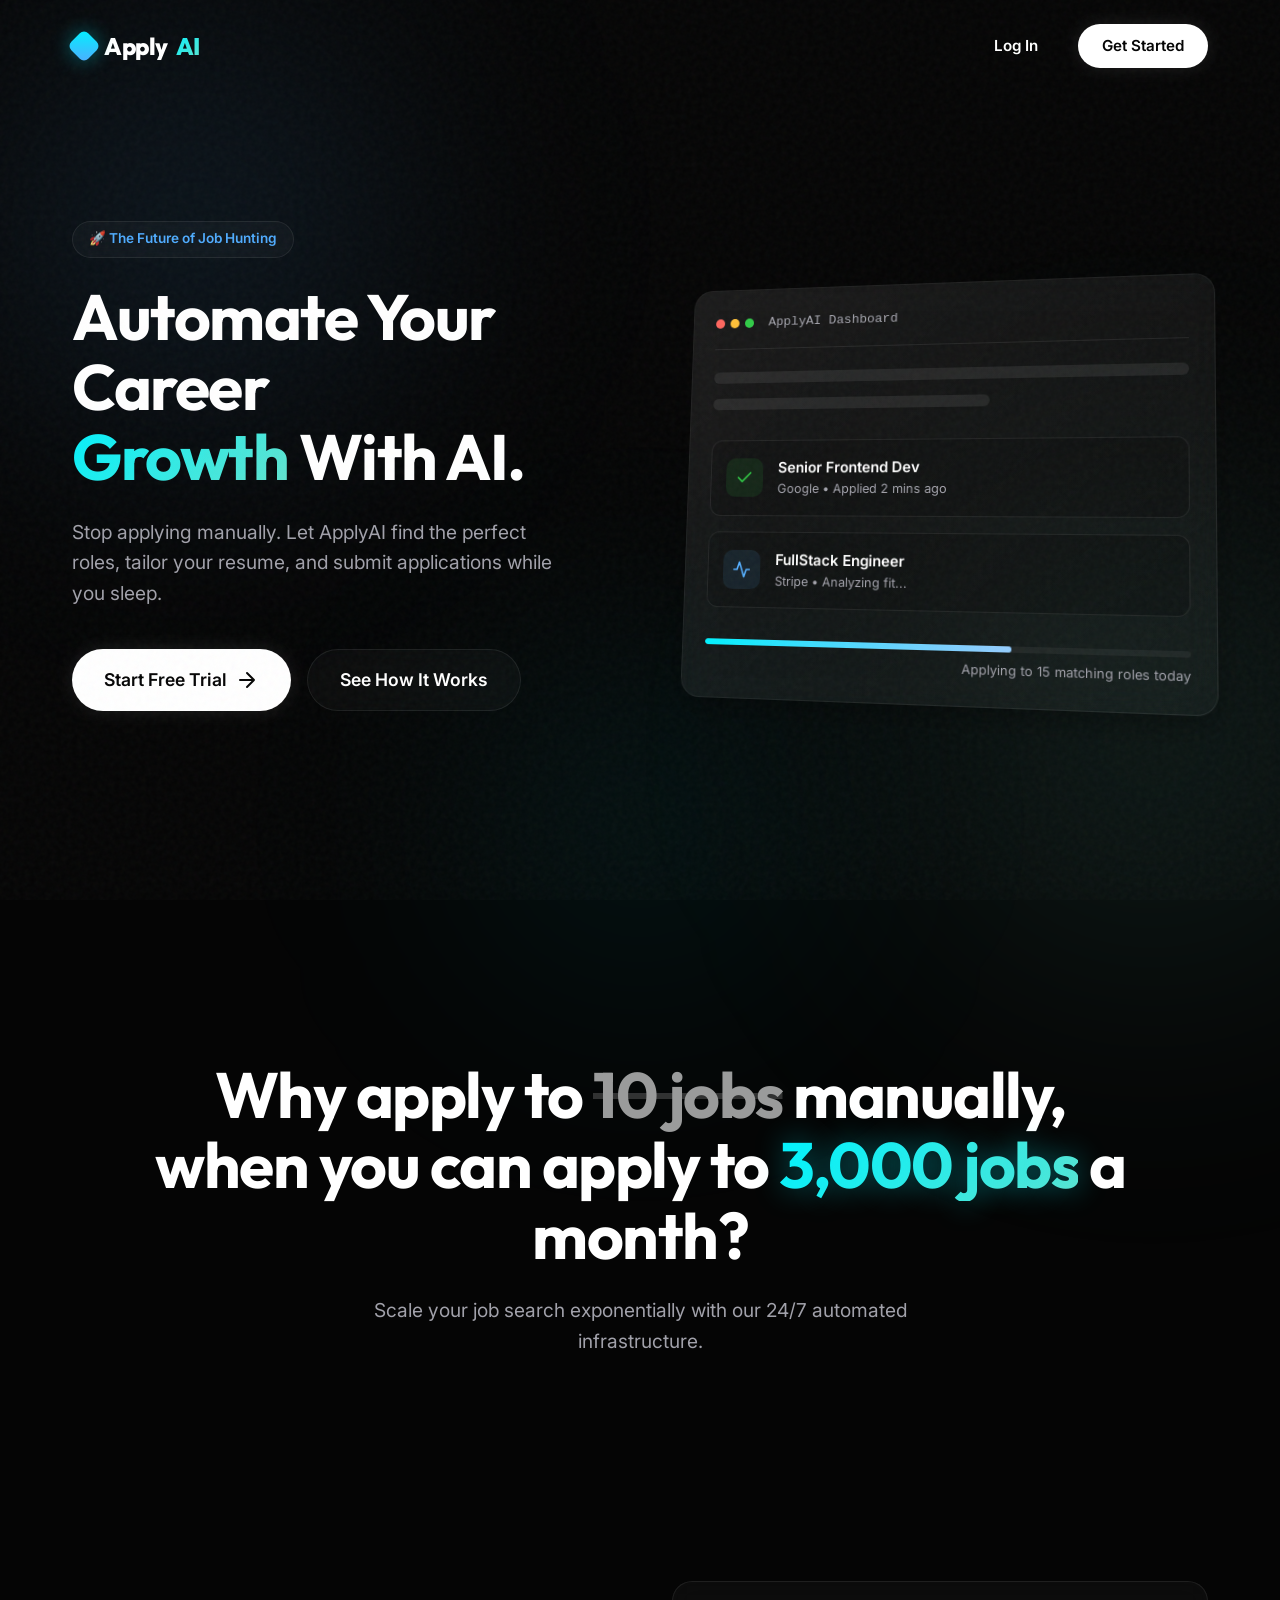
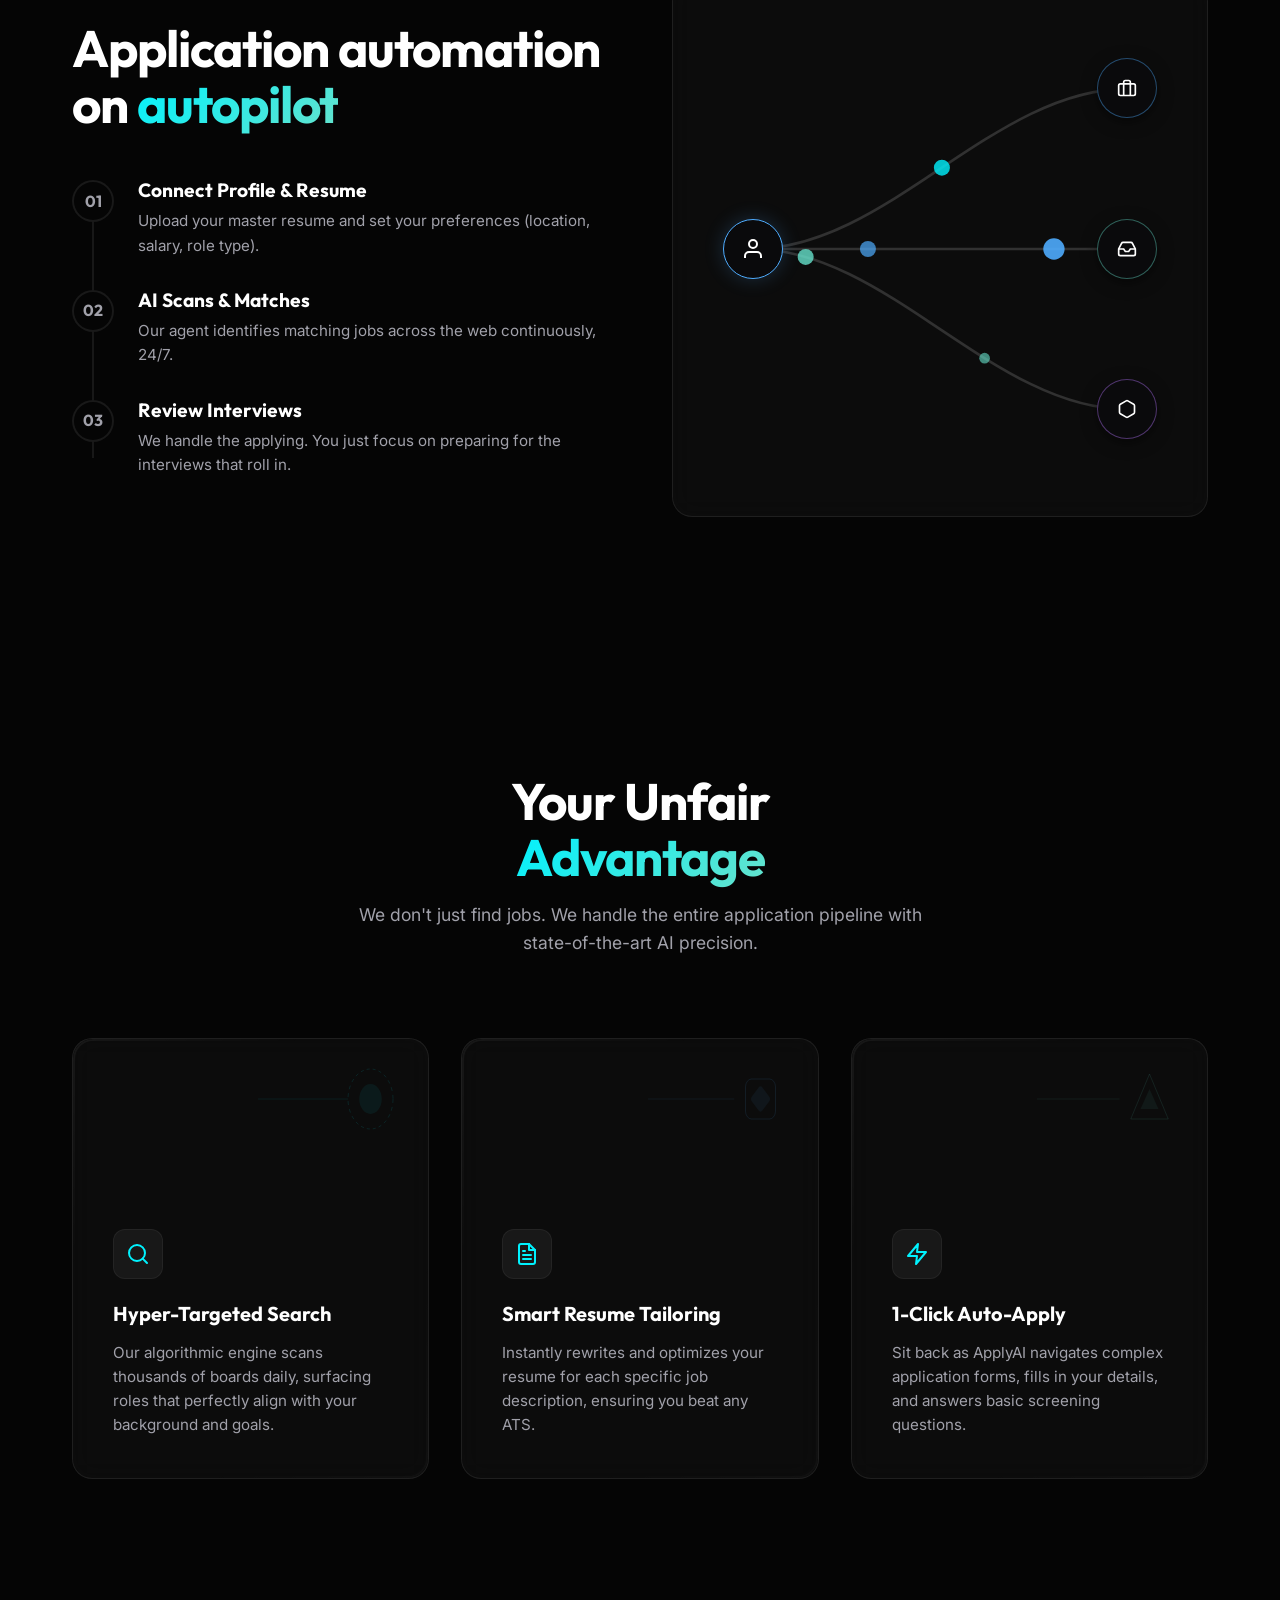
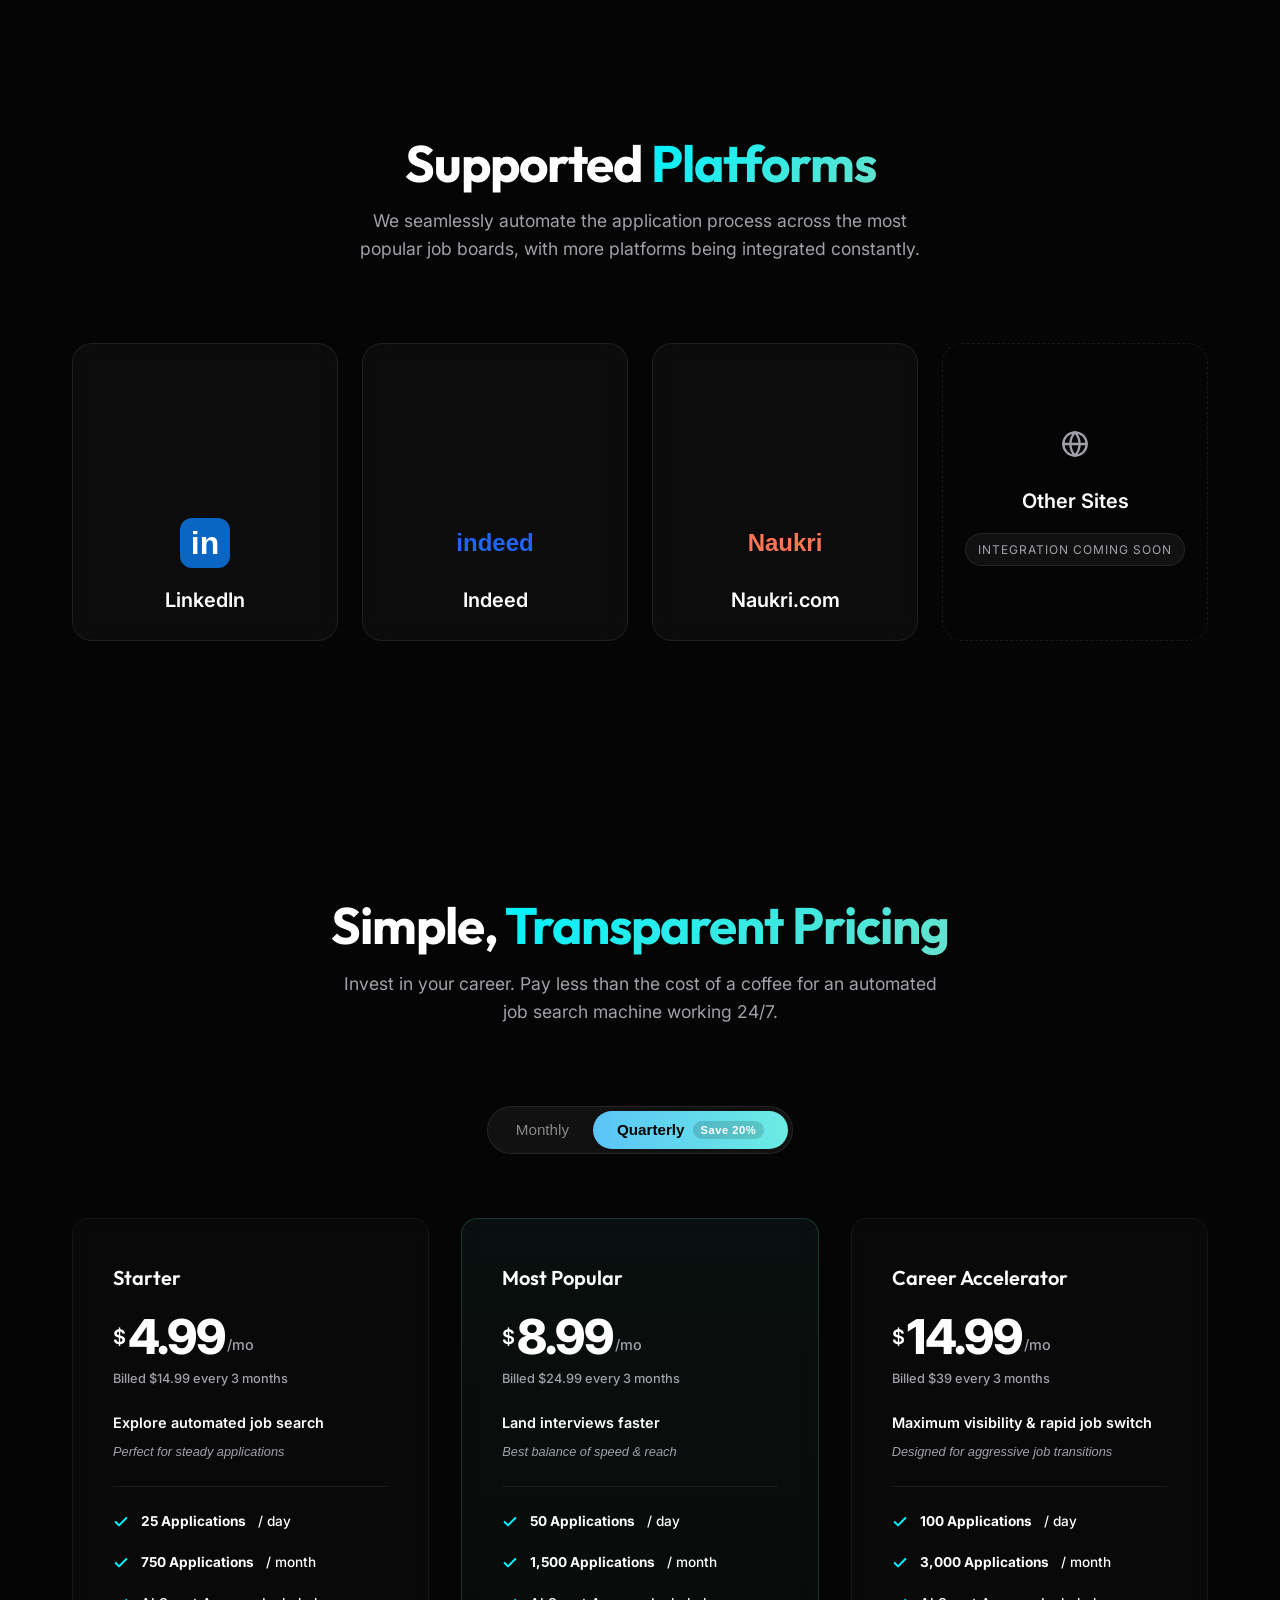
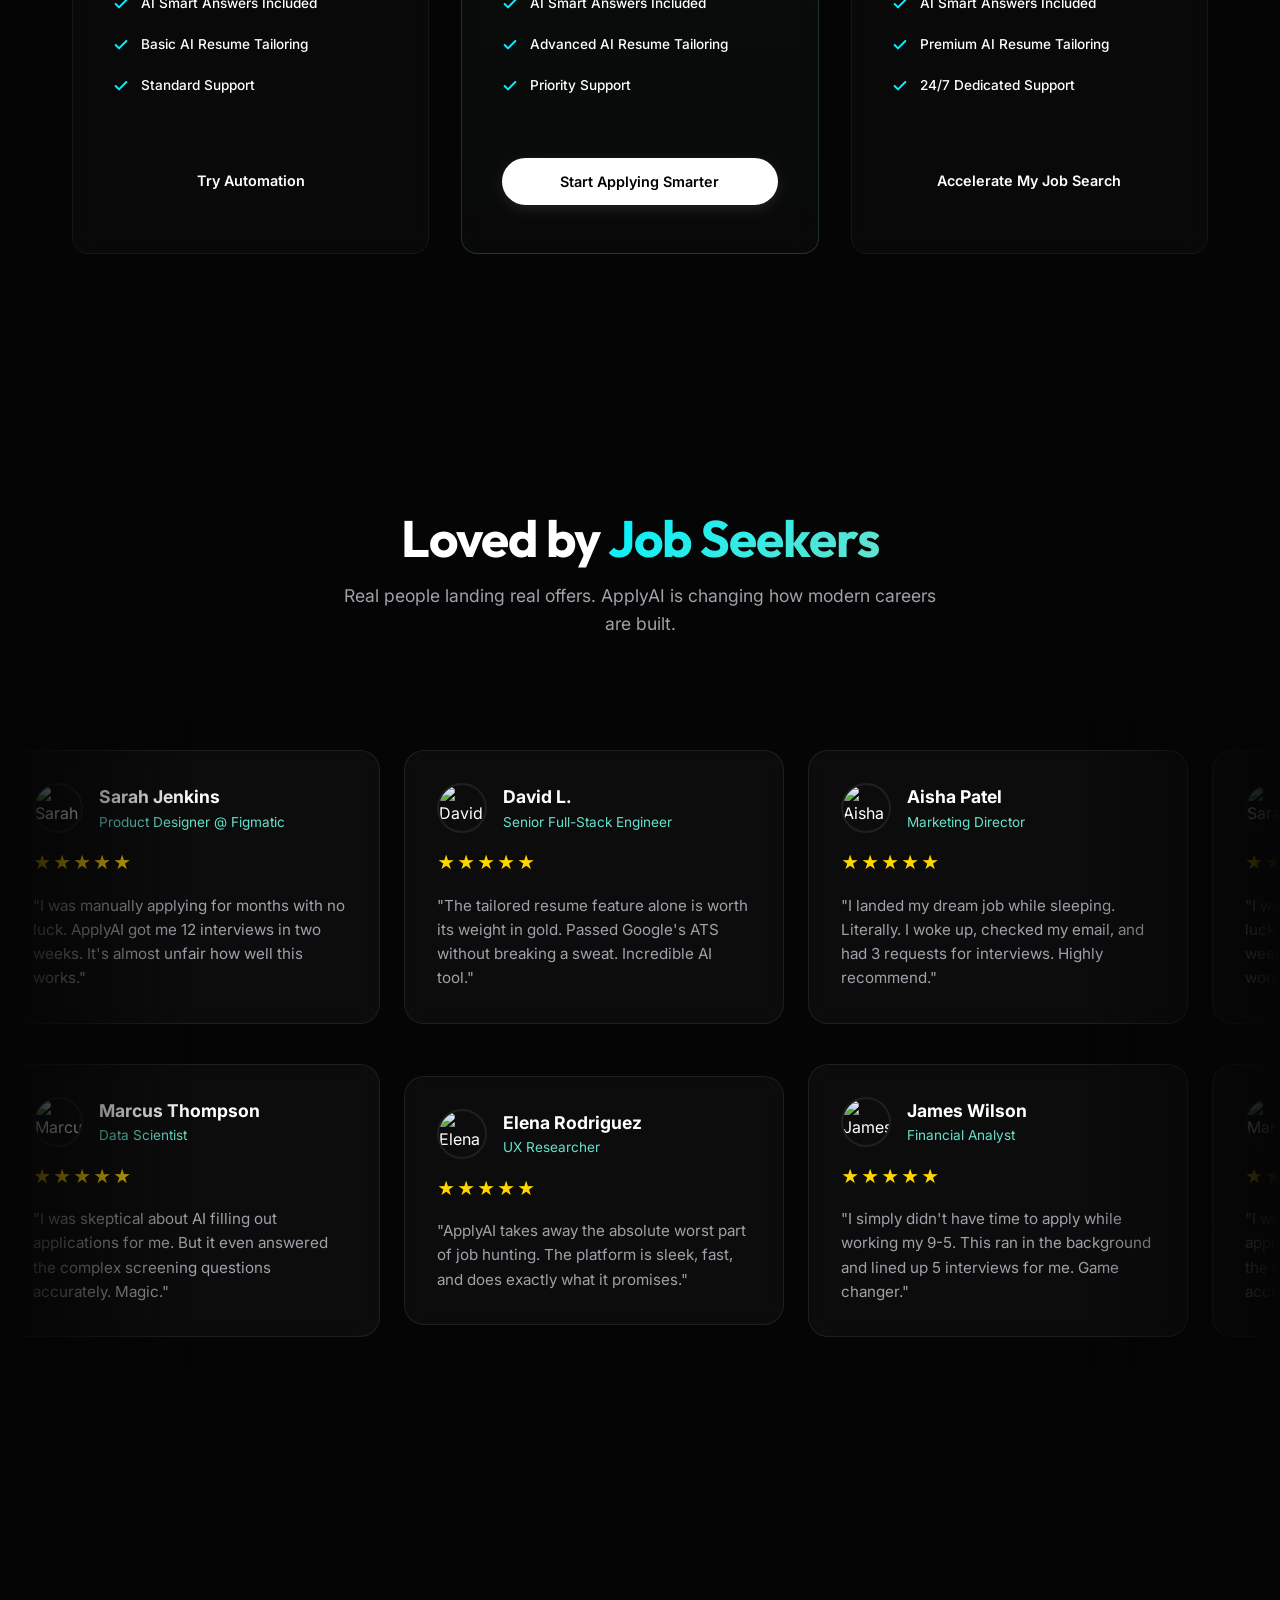
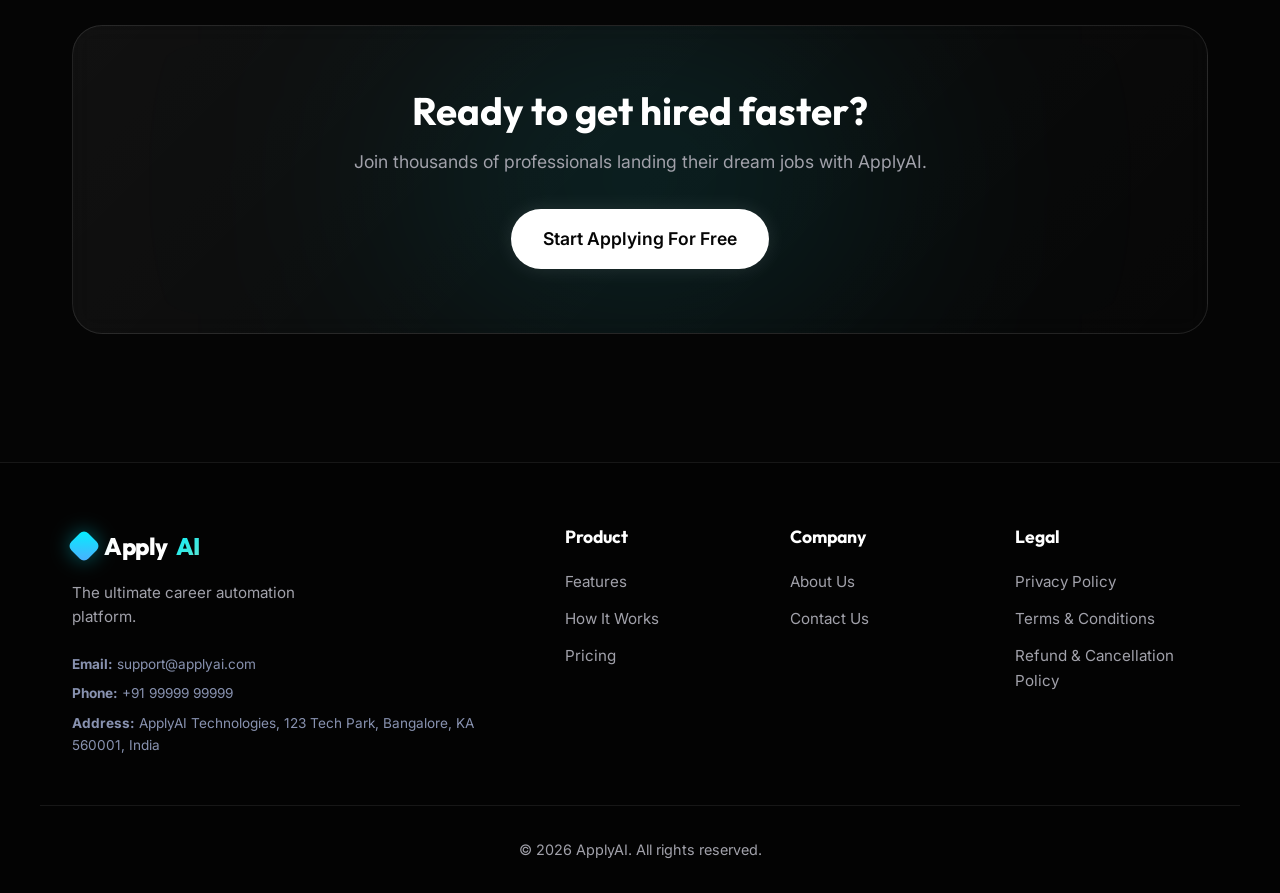
==== commit 802102ff: "feat: add new landing pages for privacy, refund, terms, about, contact, and pricing, and update inde" ====
--- a/index.html
+++ b/index.html
@@ -28,7 +28,7 @@
 
         <div class="nav-actions">
           <a href="#" class="btn btn-ghost">Log In</a>
-          <a href="#" class="btn btn-primary">Get Started</a>
+          <a href="pricing.html" class="btn btn-primary">Get Started</a>
         </div>
       </div>
     </nav>
@@ -590,17 +590,29 @@
             Apply<span class="text-gradient">AI</span>
           </a>
           <p>The ultimate career automation platform.</p>
-        </div>
-        <div class="footer-links">
+          <div class="contact-info" style="margin-top: 1.5rem; font-size: 0.85rem; color: #8892b0; display: flex; flex-direction: column; gap: 0.5rem;">
+            <span><strong>Email:</strong> support@applyai.com</span>
+            <span><strong>Phone:</strong> +91 99999 99999</span>
+            <span><strong>Address:</strong> ApplyAI Technologies, 123 Tech Park, Bangalore, KA 560001, India</span>
+          </div>
+        </div>
+        <div class="footer-links"> <!-- Note added pricing, contact, and legal links for payment gateway compliance -->
           <div class="link-col">
             <h4>Product</h4>
-            <a href="#features">Features</a>
-            <a href="#how-it-works">How It Works</a>
+            <a href="index.html#features">Features</a>
+            <a href="index.html#how-it-works">How It Works</a>
+            <a href="pricing.html">Pricing</a>
           </div>
           <div class="link-col">
             <h4>Company</h4>
-            <a href="#">About</a>
-            <a href="#">Privacy</a>
+            <a href="about.html">About Us</a>
+            <a href="contact.html">Contact Us</a>
+          </div>
+          <div class="link-col">
+            <h4>Legal</h4>
+            <a href="privacy.html">Privacy Policy</a>
+            <a href="terms.html">Terms & Conditions</a>
+            <a href="refund.html">Refund & Cancellation Policy</a>
           </div>
         </div>
       </div>
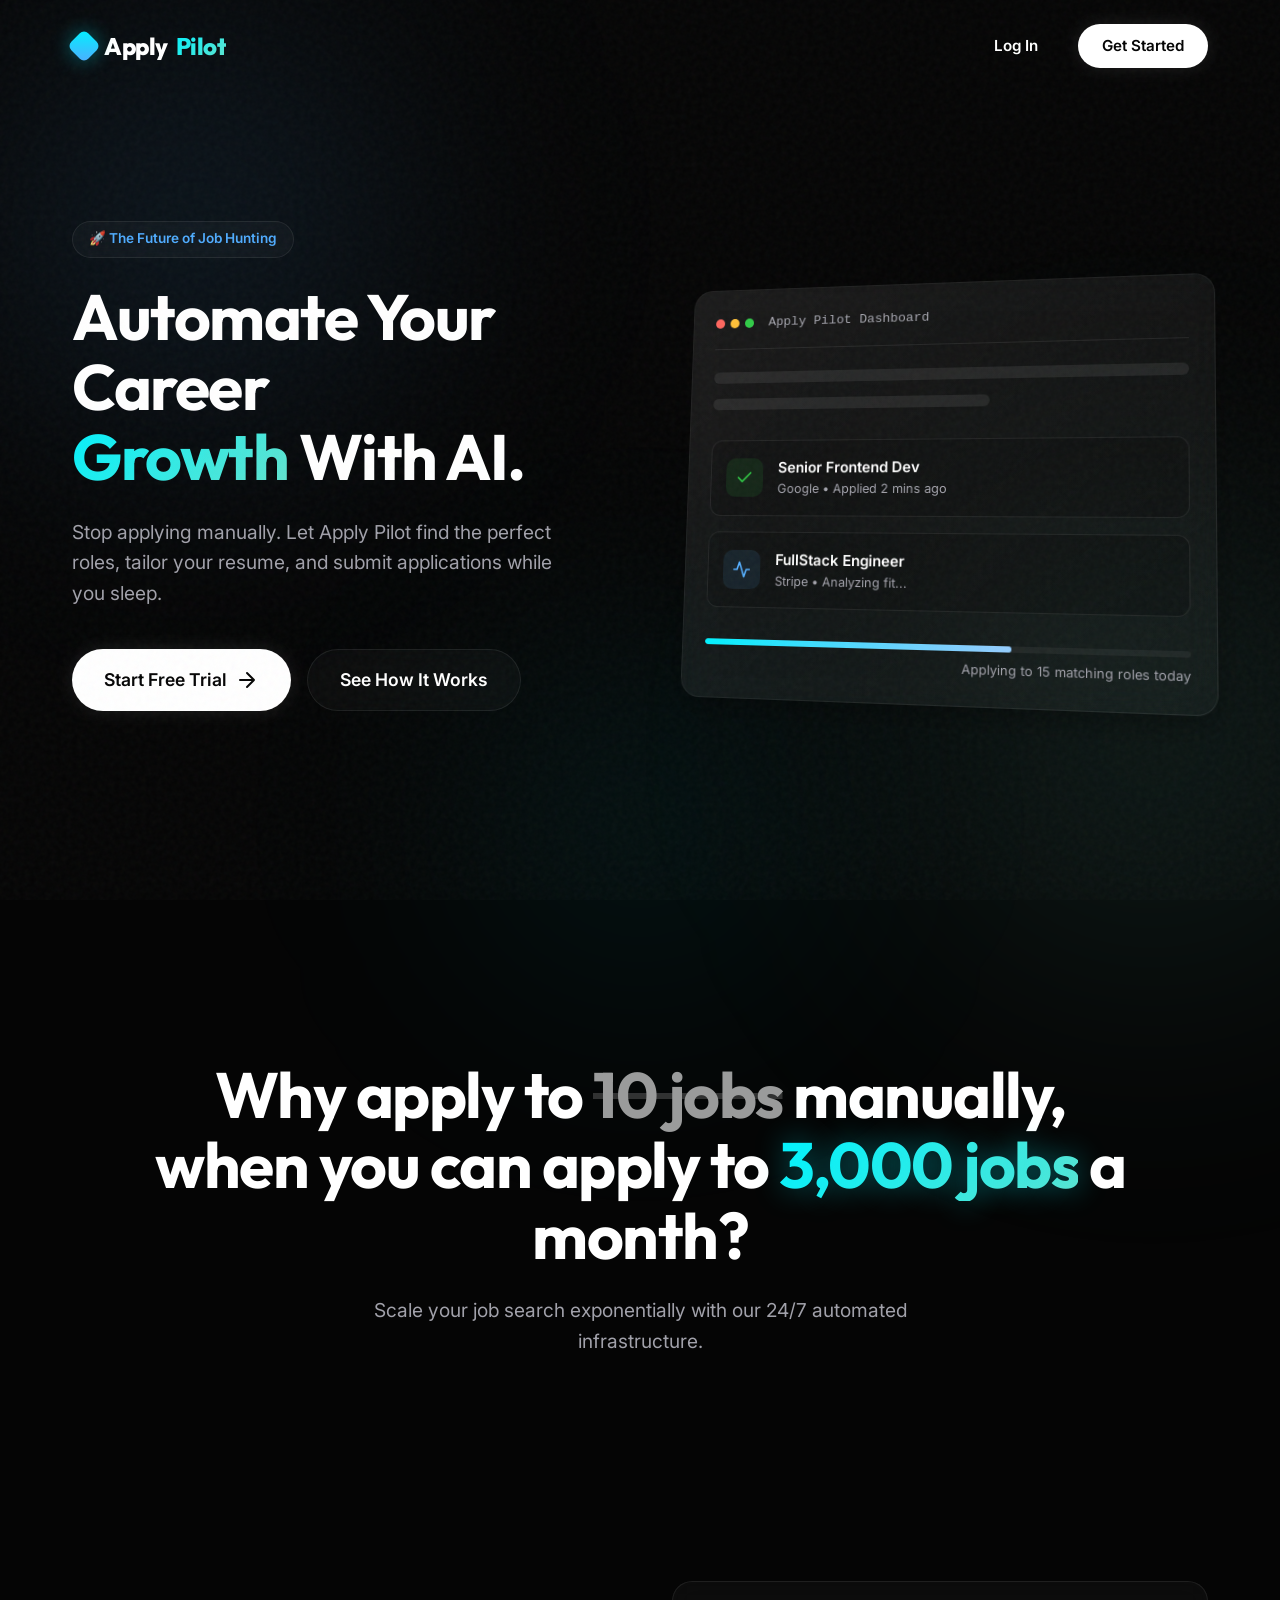
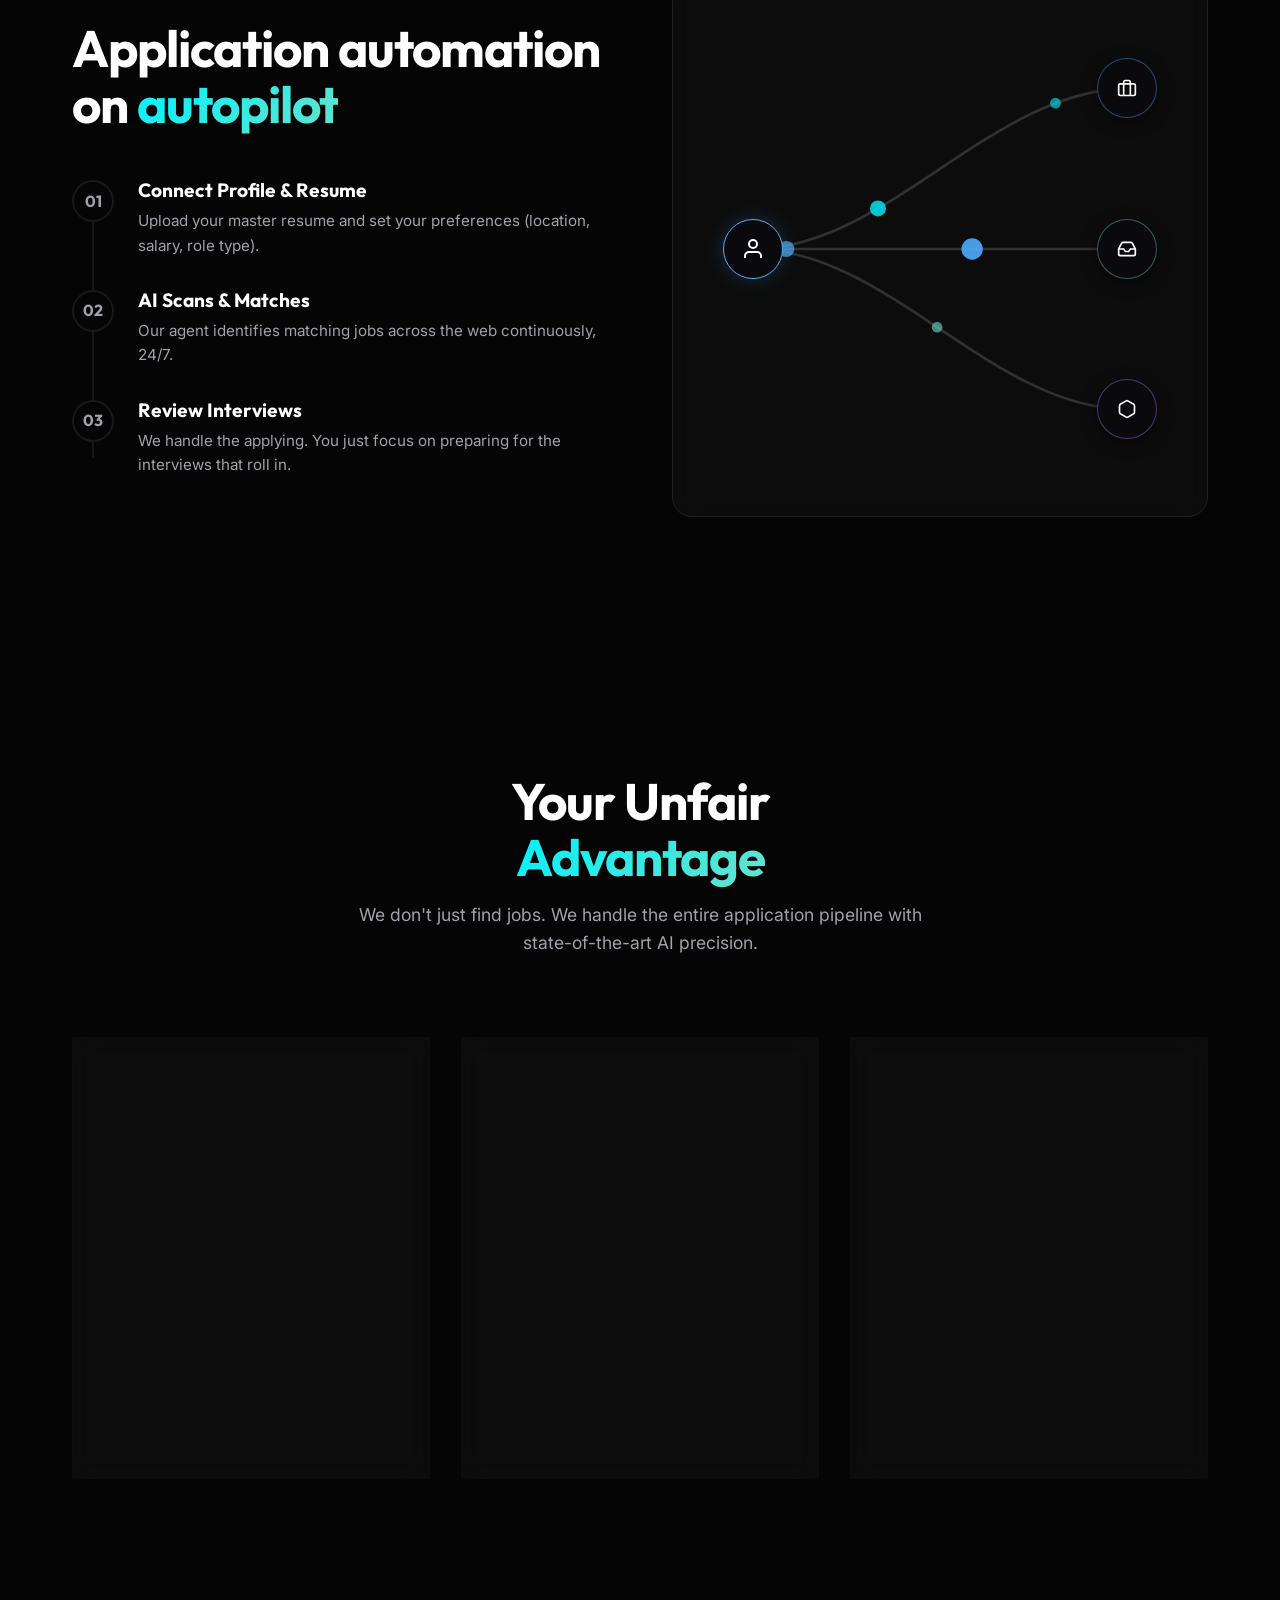
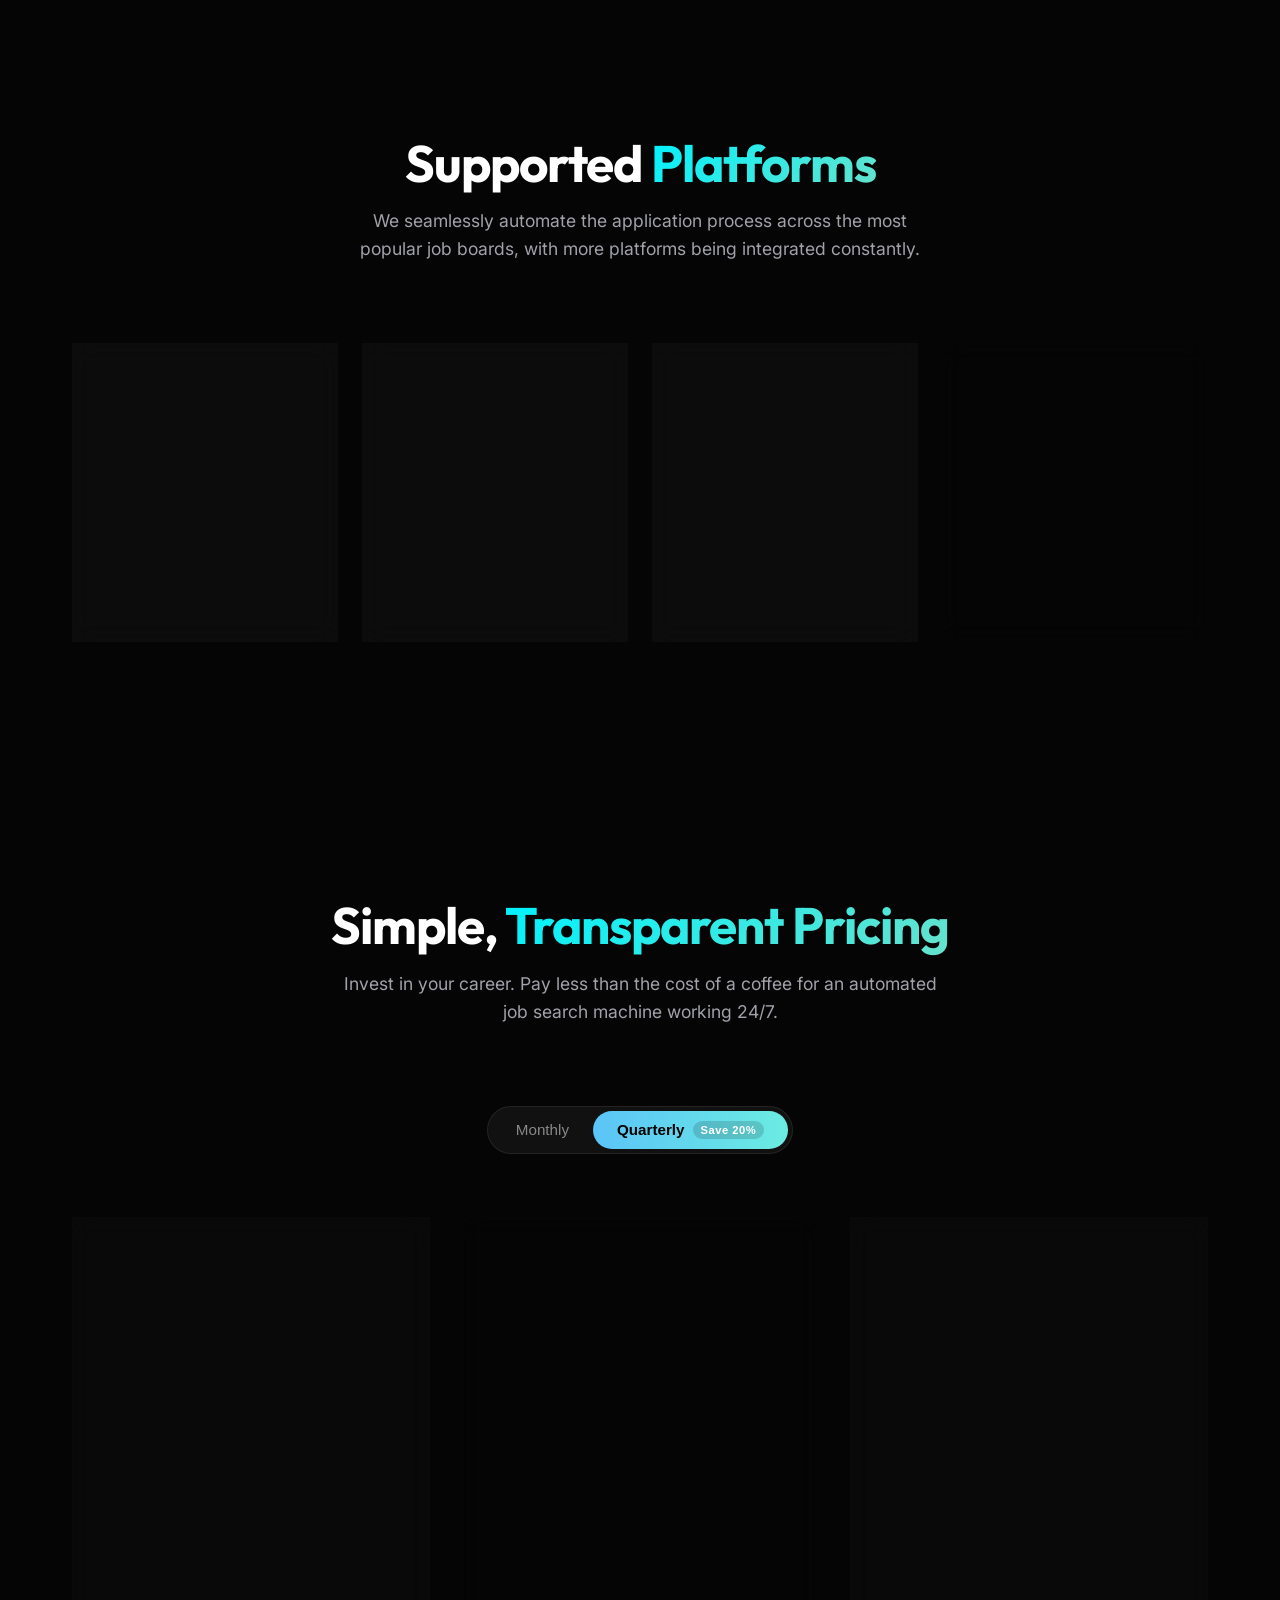
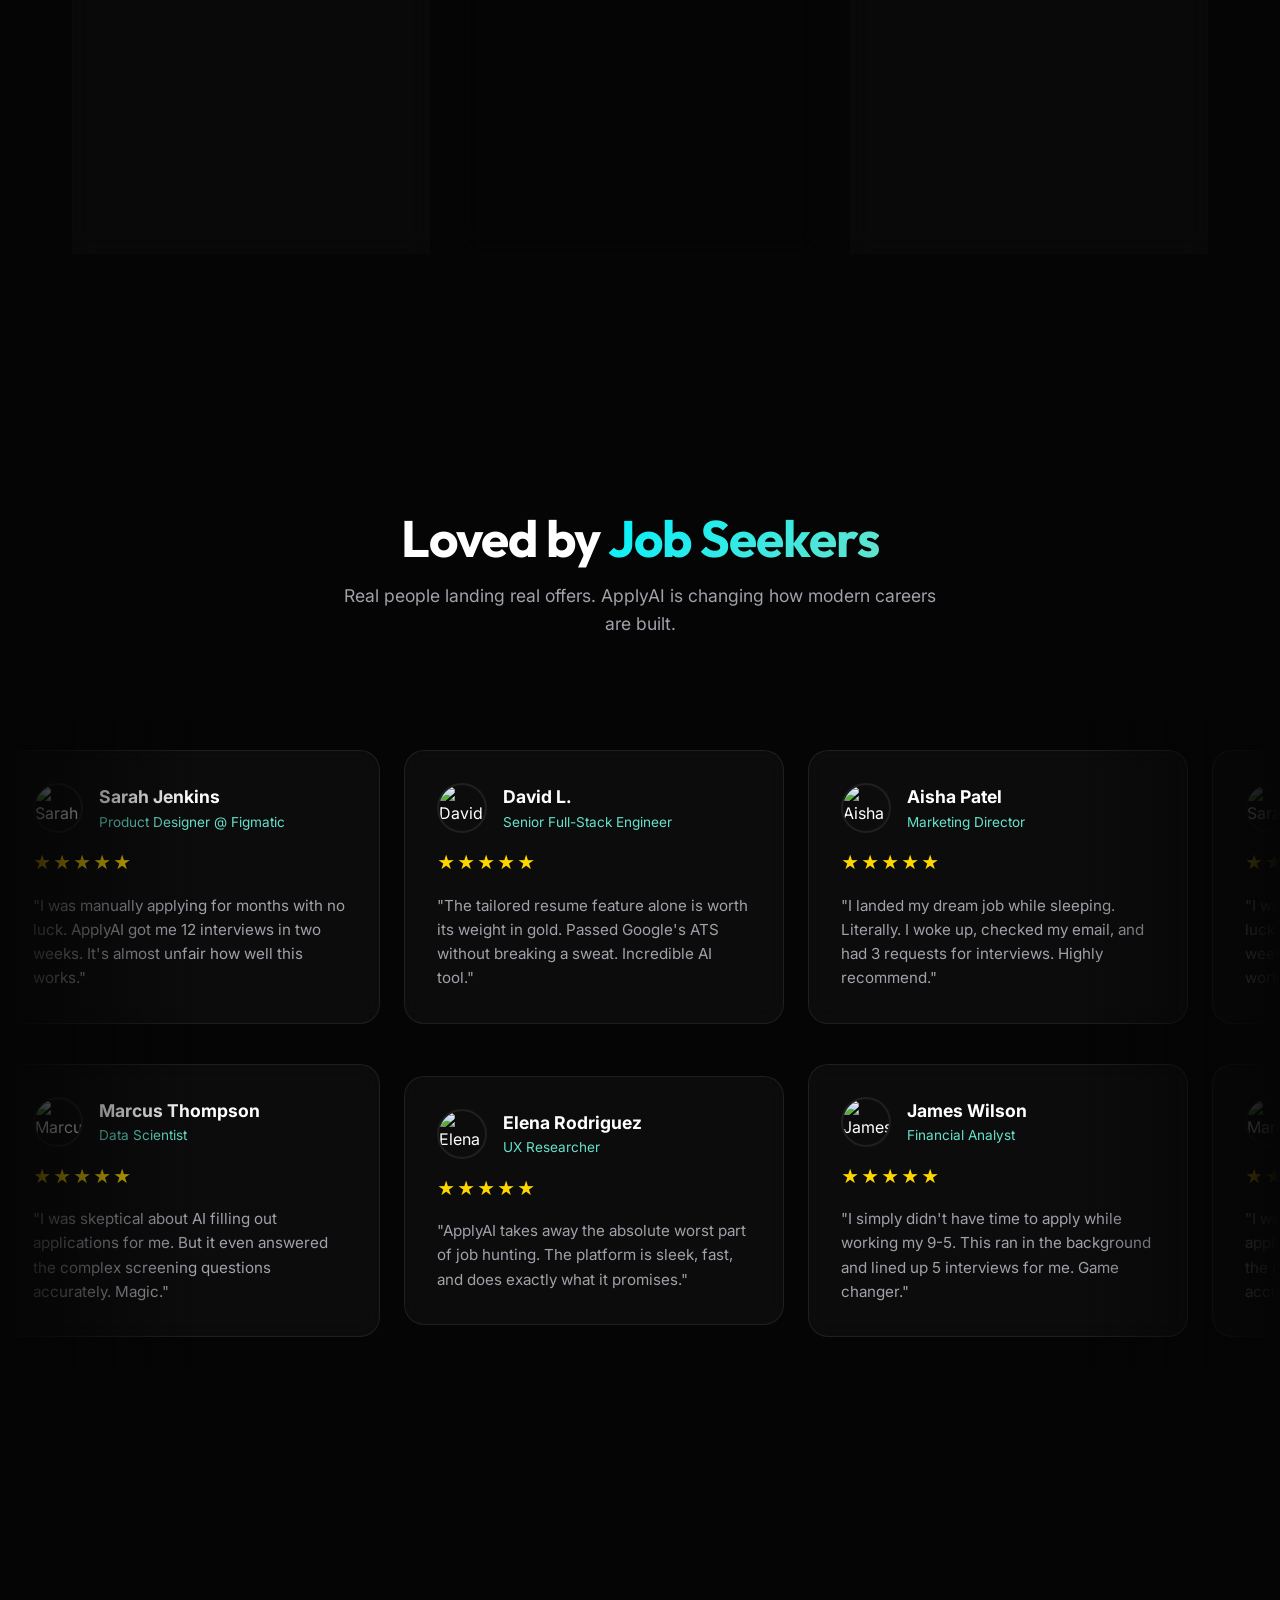
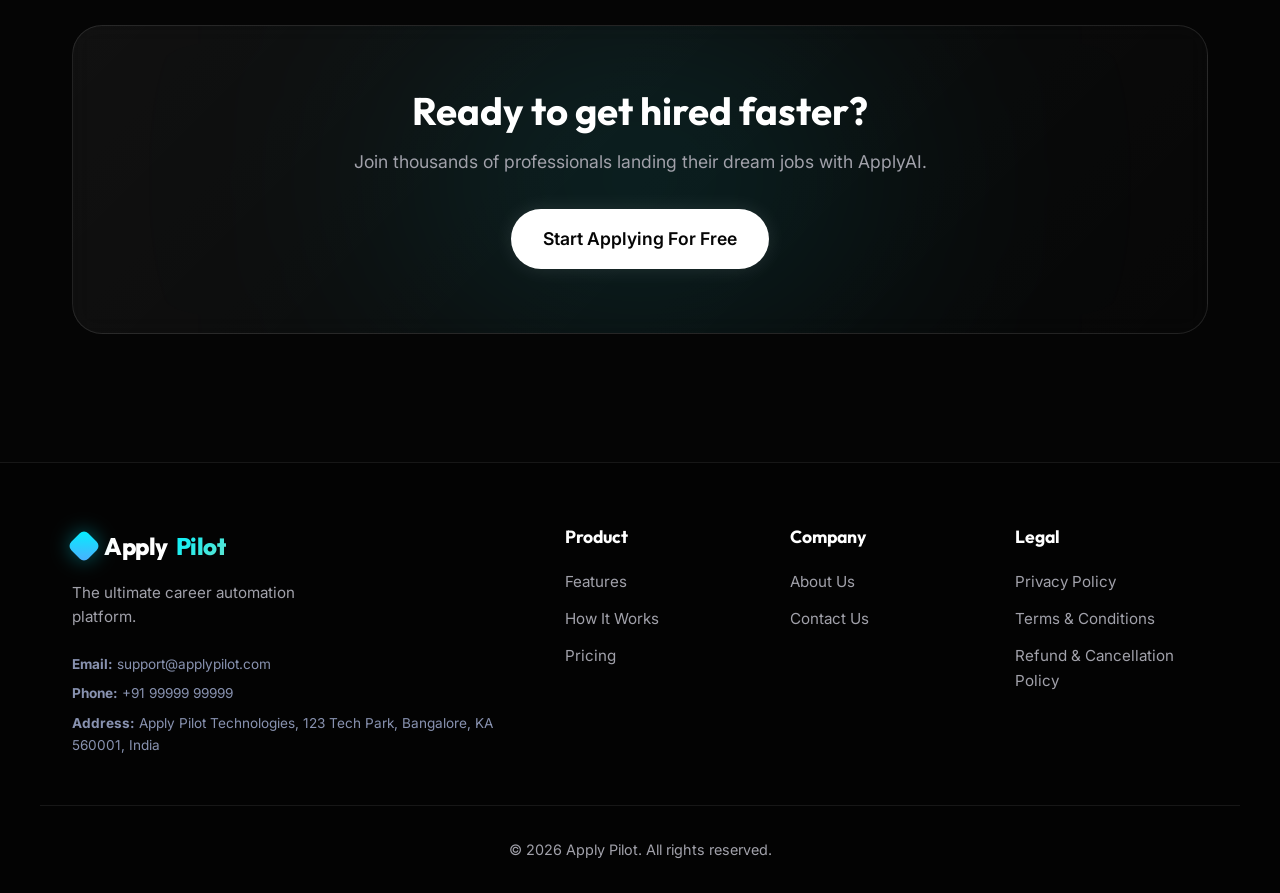
==== commit b4df4e32: "name updated to apply pilot" ====
--- a/index.html
+++ b/index.html
@@ -3,7 +3,7 @@
   <head>
     <meta charset="UTF-8" />
     <meta name="viewport" content="width=device-width, initial-scale=1.0" />
-    <title>ApplyAI | Automated Job Search</title>
+    <title>Apply Pilot | Automated Job Search</title>
     <!-- Preconnect to Google Fonts -->
     <link rel="preconnect" href="https://fonts.googleapis.com" />
     <link rel="preconnect" href="https://fonts.gstatic.com" crossorigin />
@@ -23,7 +23,7 @@
       <div class="container nav-container">
         <a href="#" class="brand">
           <div class="brand-logo"></div>
-          Apply<span class="text-gradient">AI</span>
+          Apply<span class="text-gradient">Pilot</span>
         </a>
 
         <div class="nav-actions">
@@ -39,7 +39,7 @@
         <div class="hero-content reveal-up">
           <div class="badge">🚀 The Future of Job Hunting</div>
           <h1 class="hero-title">Automate Your Career <br /><span class="text-gradient">Growth</span> With AI.</h1>
-          <p class="hero-subtitle">Stop applying manually. Let ApplyAI find the perfect roles, tailor your resume, and submit applications while you sleep.</p>
+          <p class="hero-subtitle">Stop applying manually. Let Apply Pilot find the perfect roles, tailor your resume, and submit applications while you sleep.</p>
           <div class="hero-actions">
             <a href="#" class="btn btn-primary btn-large">
               Start Free Trial
@@ -55,7 +55,7 @@
               <div class="dots">
                 <span></span><span></span><span></span>
               </div>
-              <div class="panel-title">ApplyAI Dashboard</div>
+              <div class="panel-title">Apply Pilot Dashboard</div>
             </div>
             <div class="panel-body">
               <div class="skeleton-line full"></div>
@@ -261,7 +261,7 @@
               <svg width="24" height="24" viewBox="0 0 24 24" fill="none" stroke="currentColor" stroke-width="2" stroke-linecap="round" stroke-linejoin="round"><polygon points="13 2 3 14 12 14 11 22 21 10 12 10 13 2"></polygon></svg>
             </div>
             <h3 class="fc-title">1-Click Auto-Apply</h3>
-            <p class="fc-desc">Sit back as ApplyAI navigates complex application forms, fills in your details, and answers basic screening questions.</p>
+            <p class="fc-desc">Sit back as Apply Pilot navigates complex application forms, fills in your details, and answers basic screening questions.</p>
           </div>
         </div>
       </div>
@@ -587,13 +587,13 @@
         <div class="footer-brand">
           <a href="#" class="brand">
             <div class="brand-logo"></div>
-            Apply<span class="text-gradient">AI</span>
+            Apply<span class="text-gradient">Pilot</span>
           </a>
           <p>The ultimate career automation platform.</p>
           <div class="contact-info" style="margin-top: 1.5rem; font-size: 0.85rem; color: #8892b0; display: flex; flex-direction: column; gap: 0.5rem;">
-            <span><strong>Email:</strong> support@applyai.com</span>
+            <span><strong>Email:</strong> support@applypilot.com</span>
             <span><strong>Phone:</strong> +91 99999 99999</span>
-            <span><strong>Address:</strong> ApplyAI Technologies, 123 Tech Park, Bangalore, KA 560001, India</span>
+            <span><strong>Address:</strong> Apply Pilot Technologies, 123 Tech Park, Bangalore, KA 560001, India</span>
           </div>
         </div>
         <div class="footer-links"> <!-- Note added pricing, contact, and legal links for payment gateway compliance -->
@@ -617,7 +617,7 @@
         </div>
       </div>
       <div class="container footer-bottom">
-        <p>&copy; <span id="current-year"></span> ApplyAI. All rights reserved.</p>
+        <p>&copy; <span id="current-year"></span> Apply Pilot. All rights reserved.</p>
       </div>
     </footer>
 
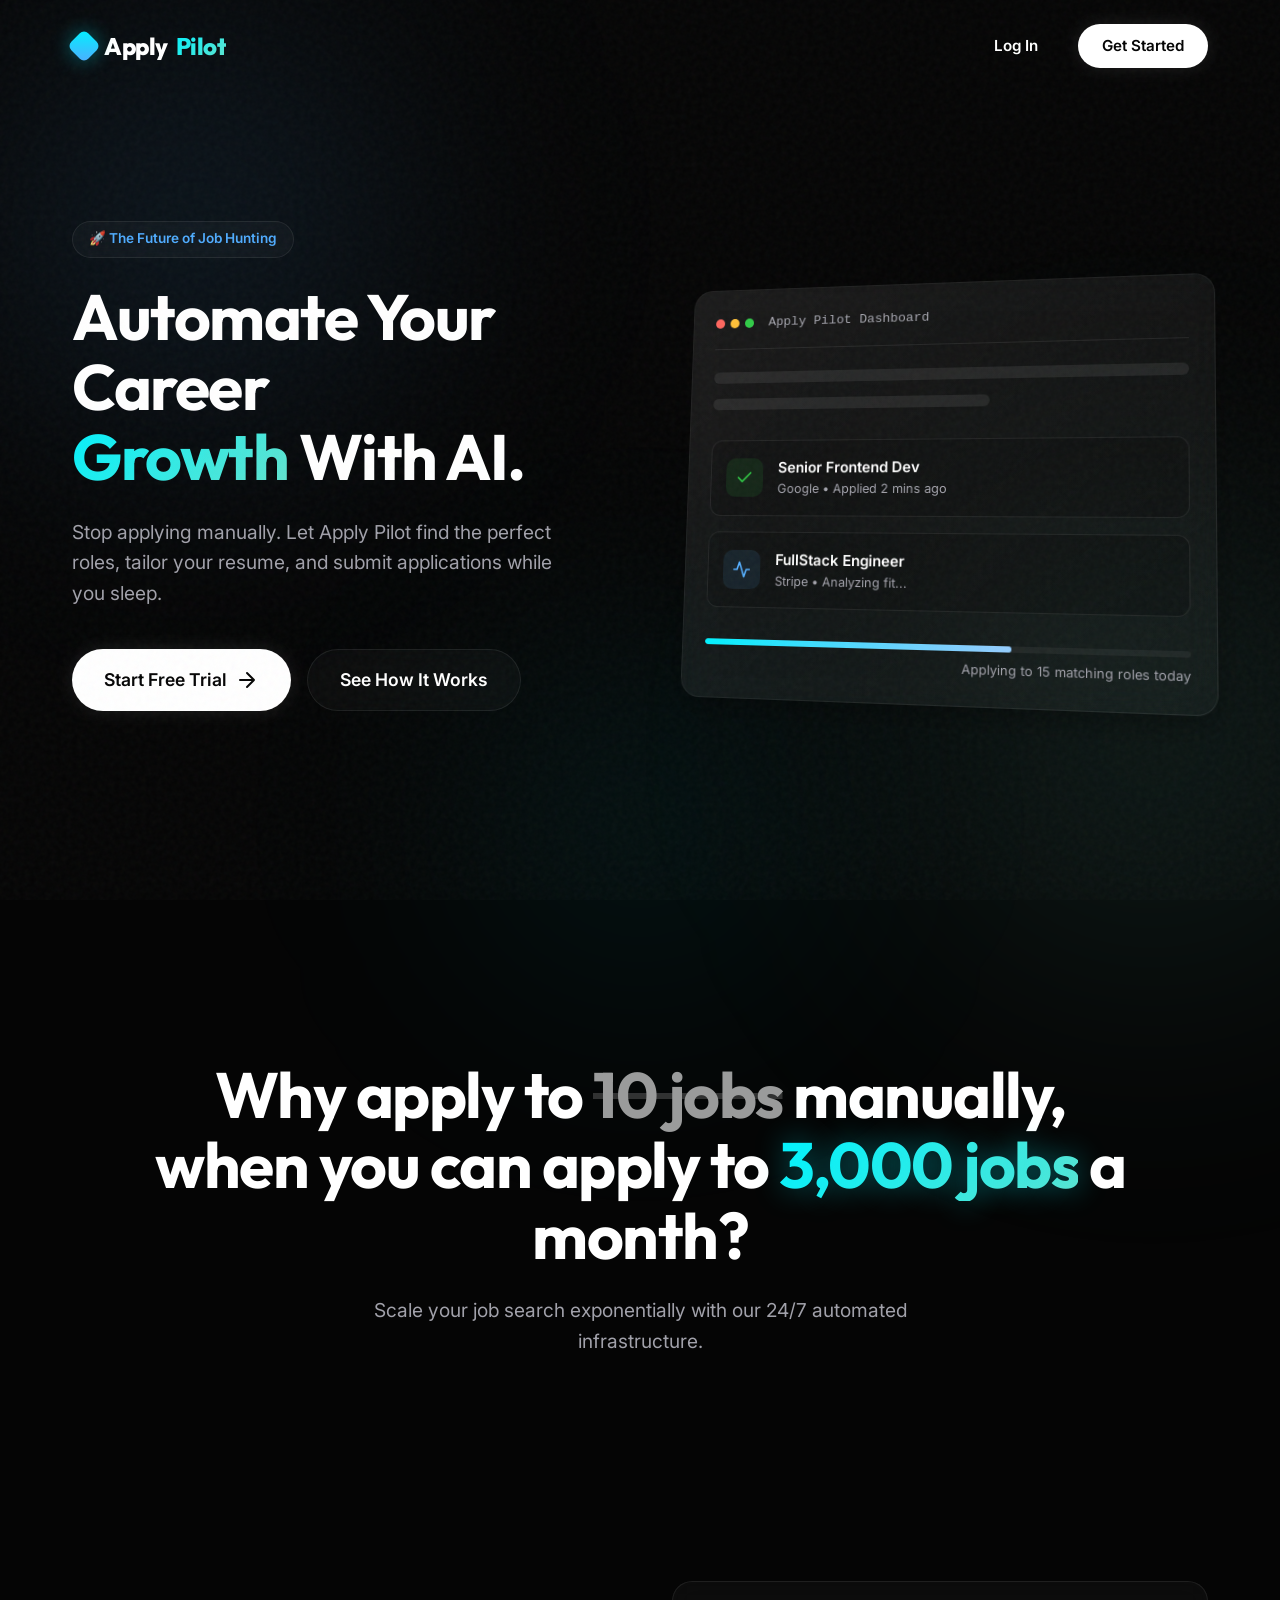
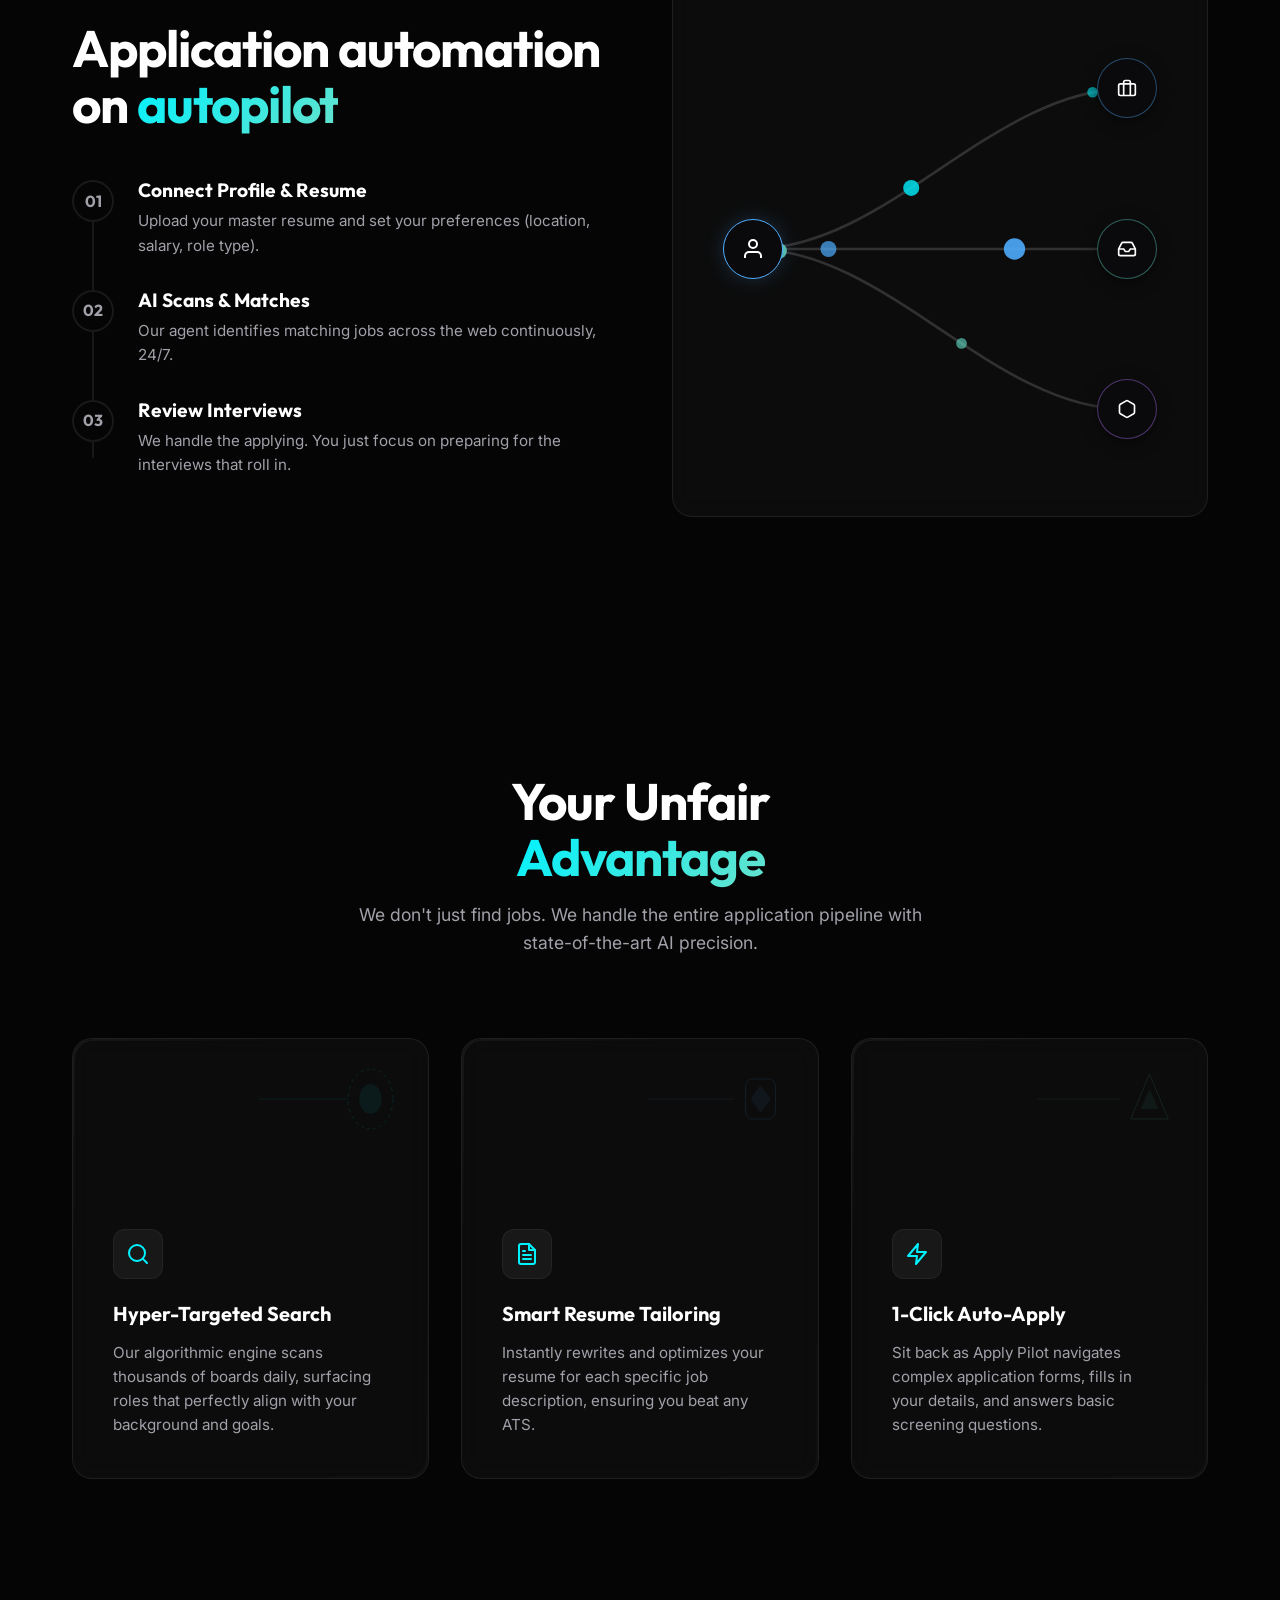
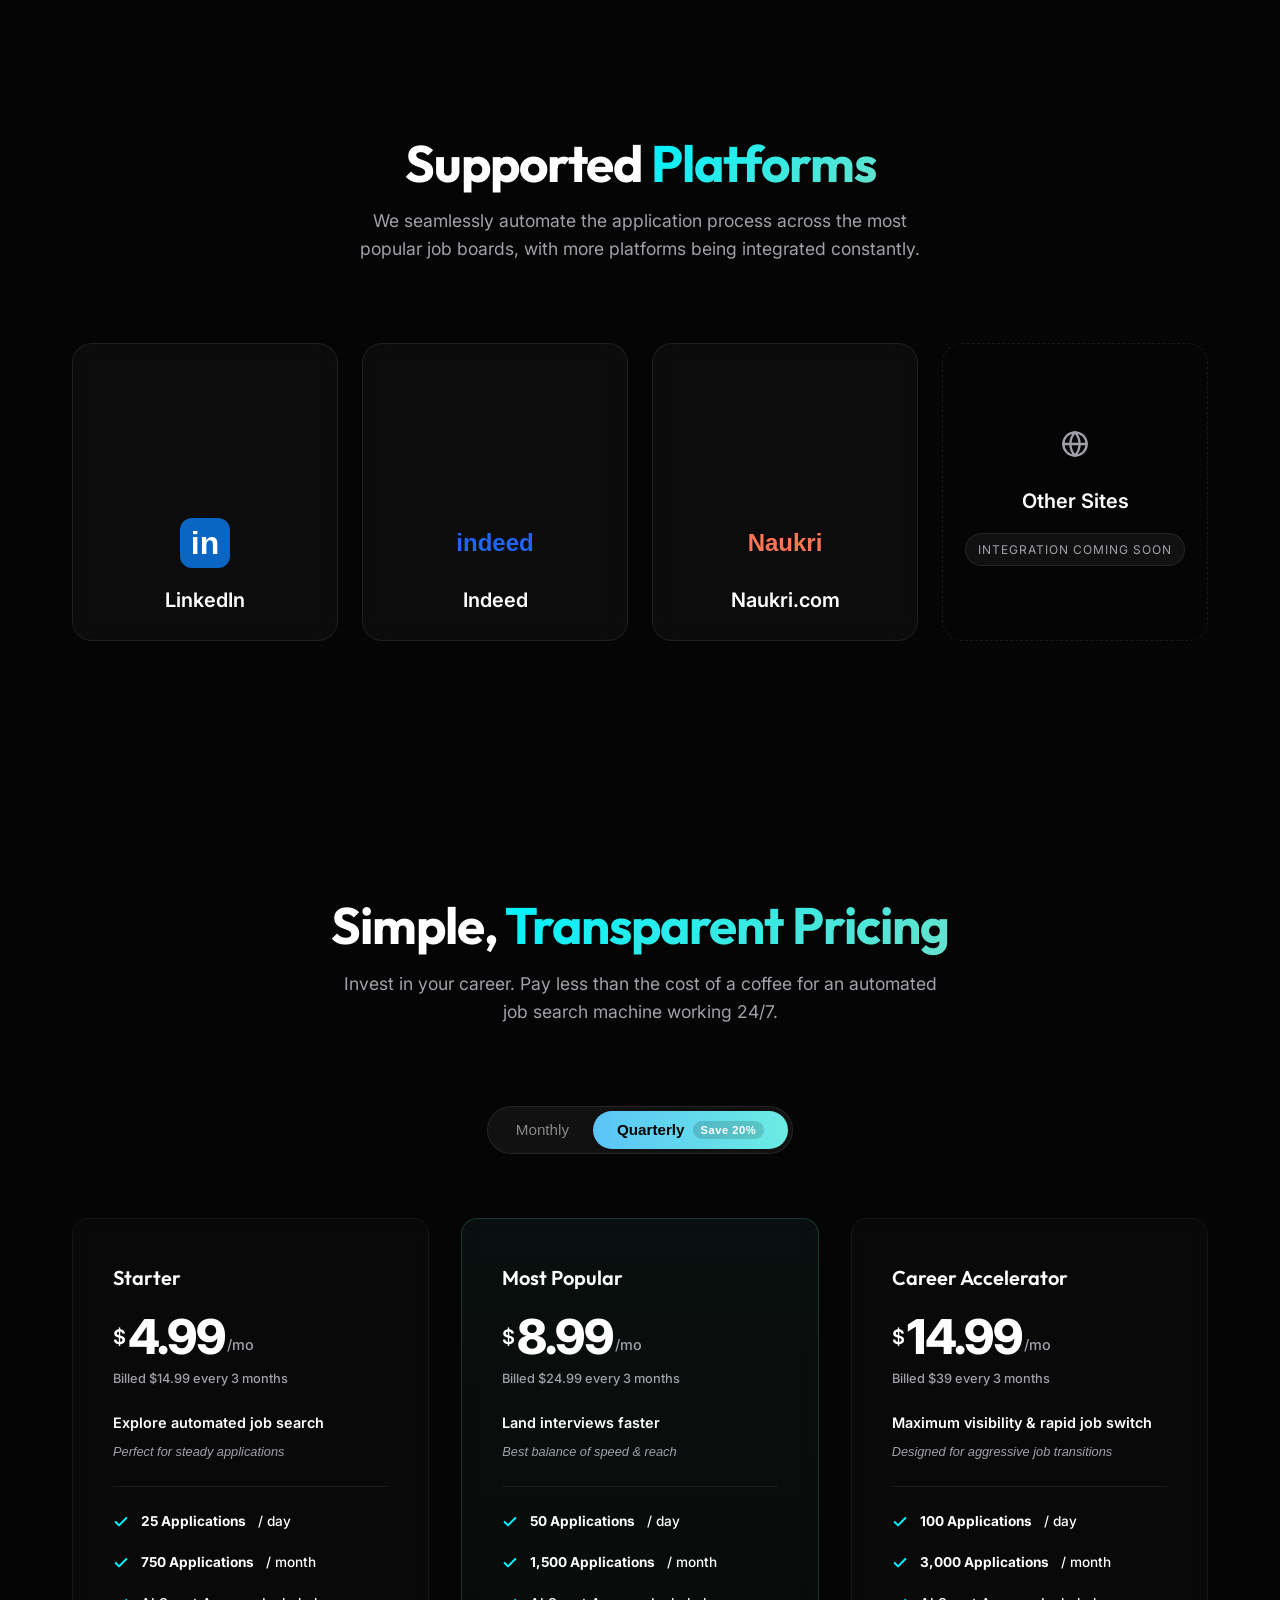
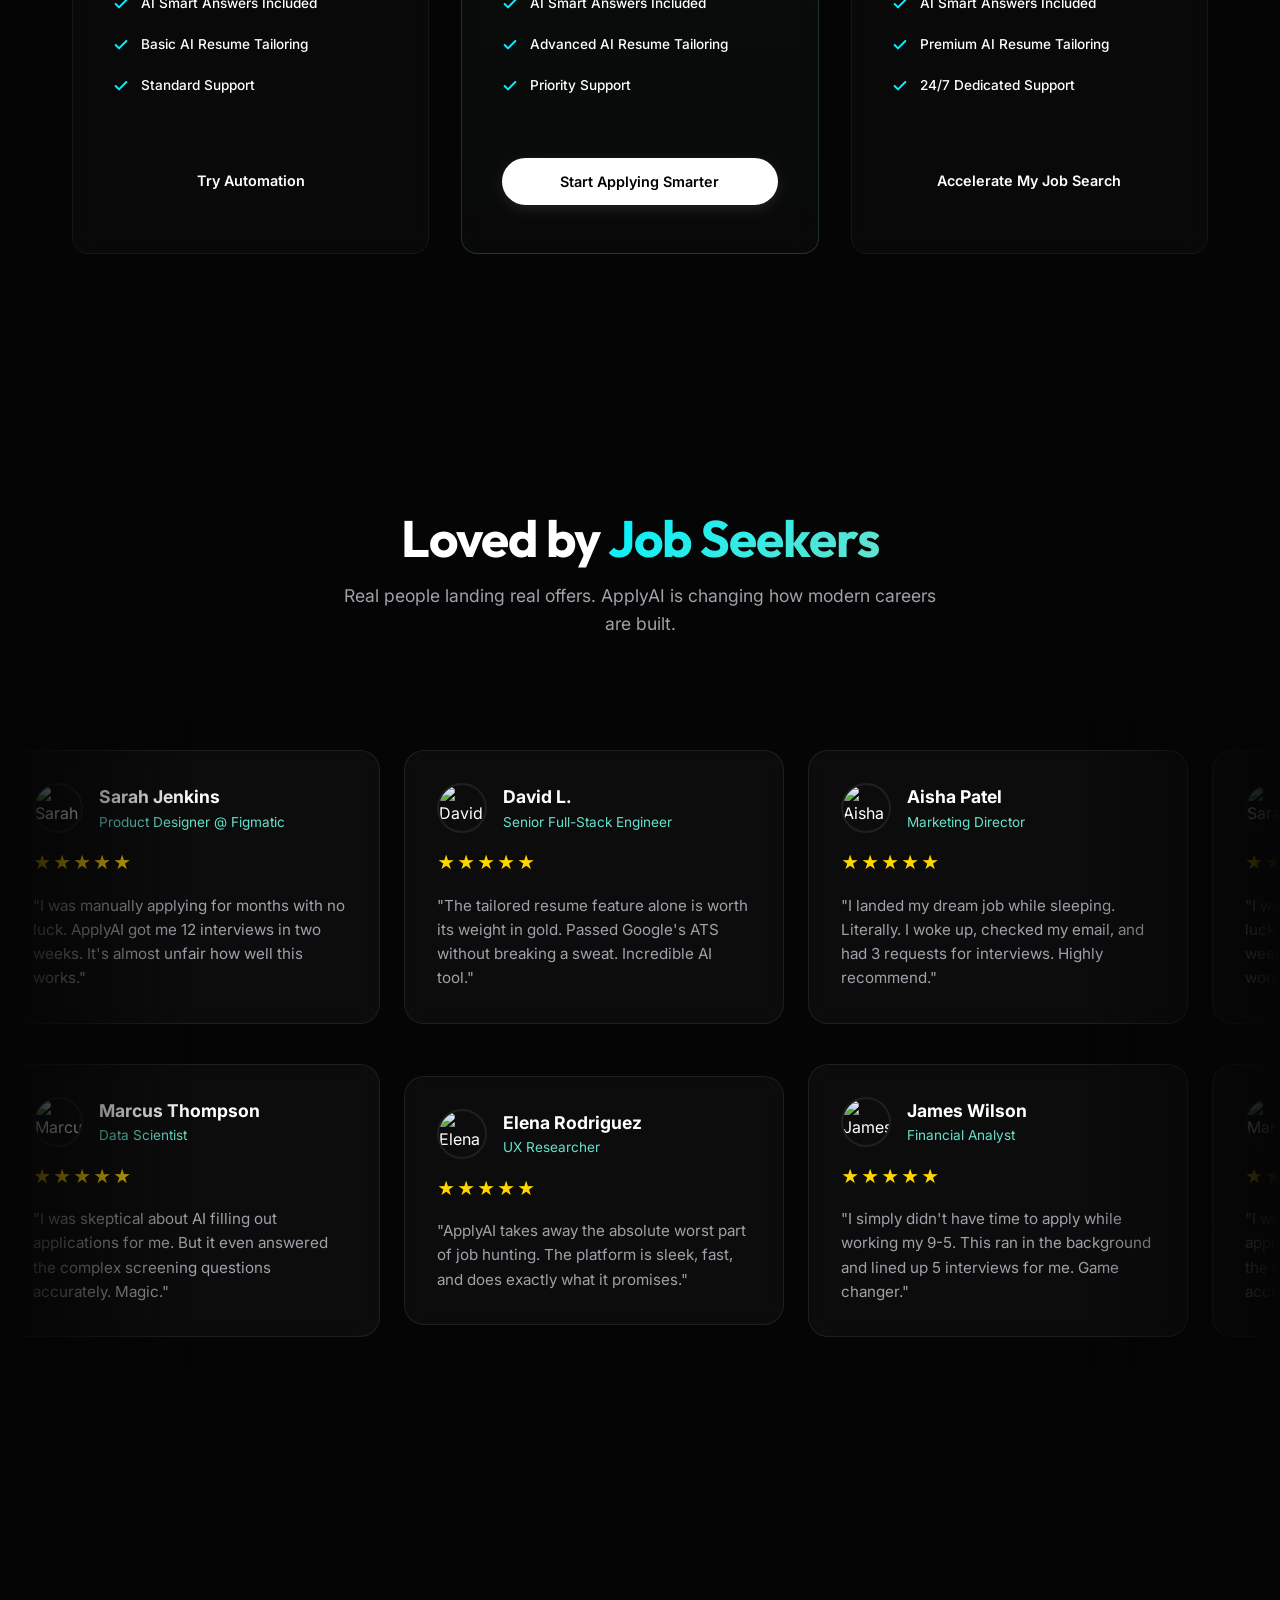
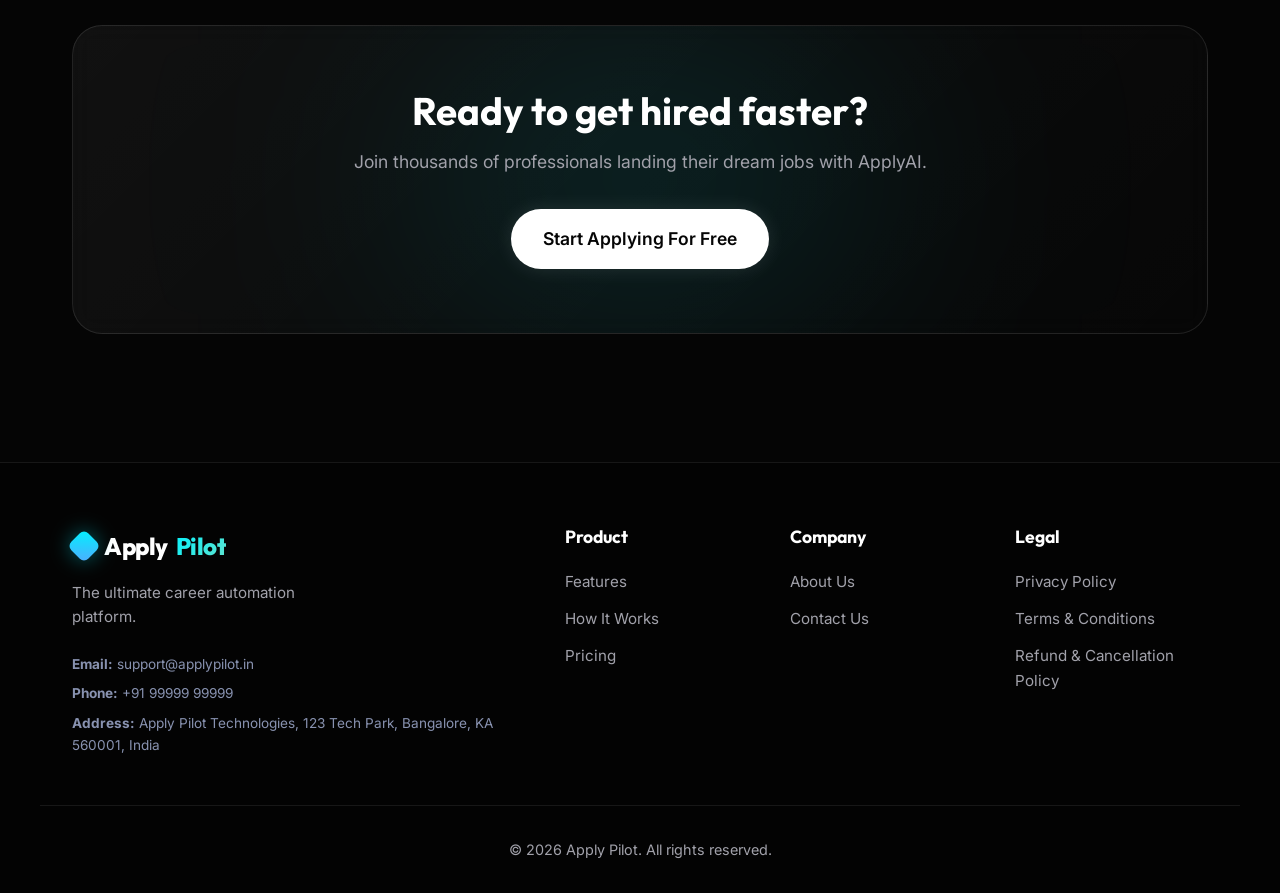
==== commit bcf0d976: "feat: Enhance SEO with meta tags, robots.txt, sitemap.xml, and update domain to .in across all pages" ====
--- a/index.html
+++ b/index.html
@@ -3,6 +3,27 @@
   <head>
     <meta charset="UTF-8" />
     <meta name="viewport" content="width=device-width, initial-scale=1.0" />
+    <meta name="description" content="Apply Pilot - Automate your job search with AI. Find the perfect roles, tailor your resume, and submit applications on autopilot. Start your career growth today." />
+    <meta name="keywords" content="job search automation, AI job applications, automated hiring, career growth, resume tailoring, Apply Pilot" />
+    <meta name="author" content="Apply Pilot Technologies" />
+    <meta name="robots" content="index, follow" />
+
+    <!-- Open Graph / Facebook -->
+    <meta property="og:type" content="website" />
+    <meta property="og:url" content="https://applypilot.in/" />
+    <meta property="og:title" content="Apply Pilot | Automated Job Search" />
+    <meta property="og:description" content="Stop applying manually. Let Apply Pilot find the perfect roles, tailor your resume, and submit applications while you sleep." />
+    <meta property="og:image" content="https://applypilot.in/assets/og-image.png" />
+    <meta property="og:site_name" content="Apply Pilot" />
+
+    <!-- Twitter -->
+    <meta name="twitter:card" content="summary_large_image" />
+    <meta name="twitter:url" content="https://applypilot.in/" />
+    <meta name="twitter:title" content="Apply Pilot | Automated Job Search" />
+    <meta name="twitter:description" content="Stop applying manually. Let Apply Pilot find the perfect roles, tailor your resume, and submit applications while you sleep." />
+    <meta name="twitter:image" content="https://applypilot.in/assets/og-image.png" />
+
+    <link rel="canonical" href="https://applypilot.in/" />
     <title>Apply Pilot | Automated Job Search</title>
     <!-- Preconnect to Google Fonts -->
     <link rel="preconnect" href="https://fonts.googleapis.com" />
@@ -591,7 +612,7 @@
           </a>
           <p>The ultimate career automation platform.</p>
           <div class="contact-info" style="margin-top: 1.5rem; font-size: 0.85rem; color: #8892b0; display: flex; flex-direction: column; gap: 0.5rem;">
-            <span><strong>Email:</strong> support@applypilot.com</span>
+            <span><strong>Email:</strong> support@applypilot.in</span>
             <span><strong>Phone:</strong> +91 99999 99999</span>
             <span><strong>Address:</strong> Apply Pilot Technologies, 123 Tech Park, Bangalore, KA 560001, India</span>
           </div>
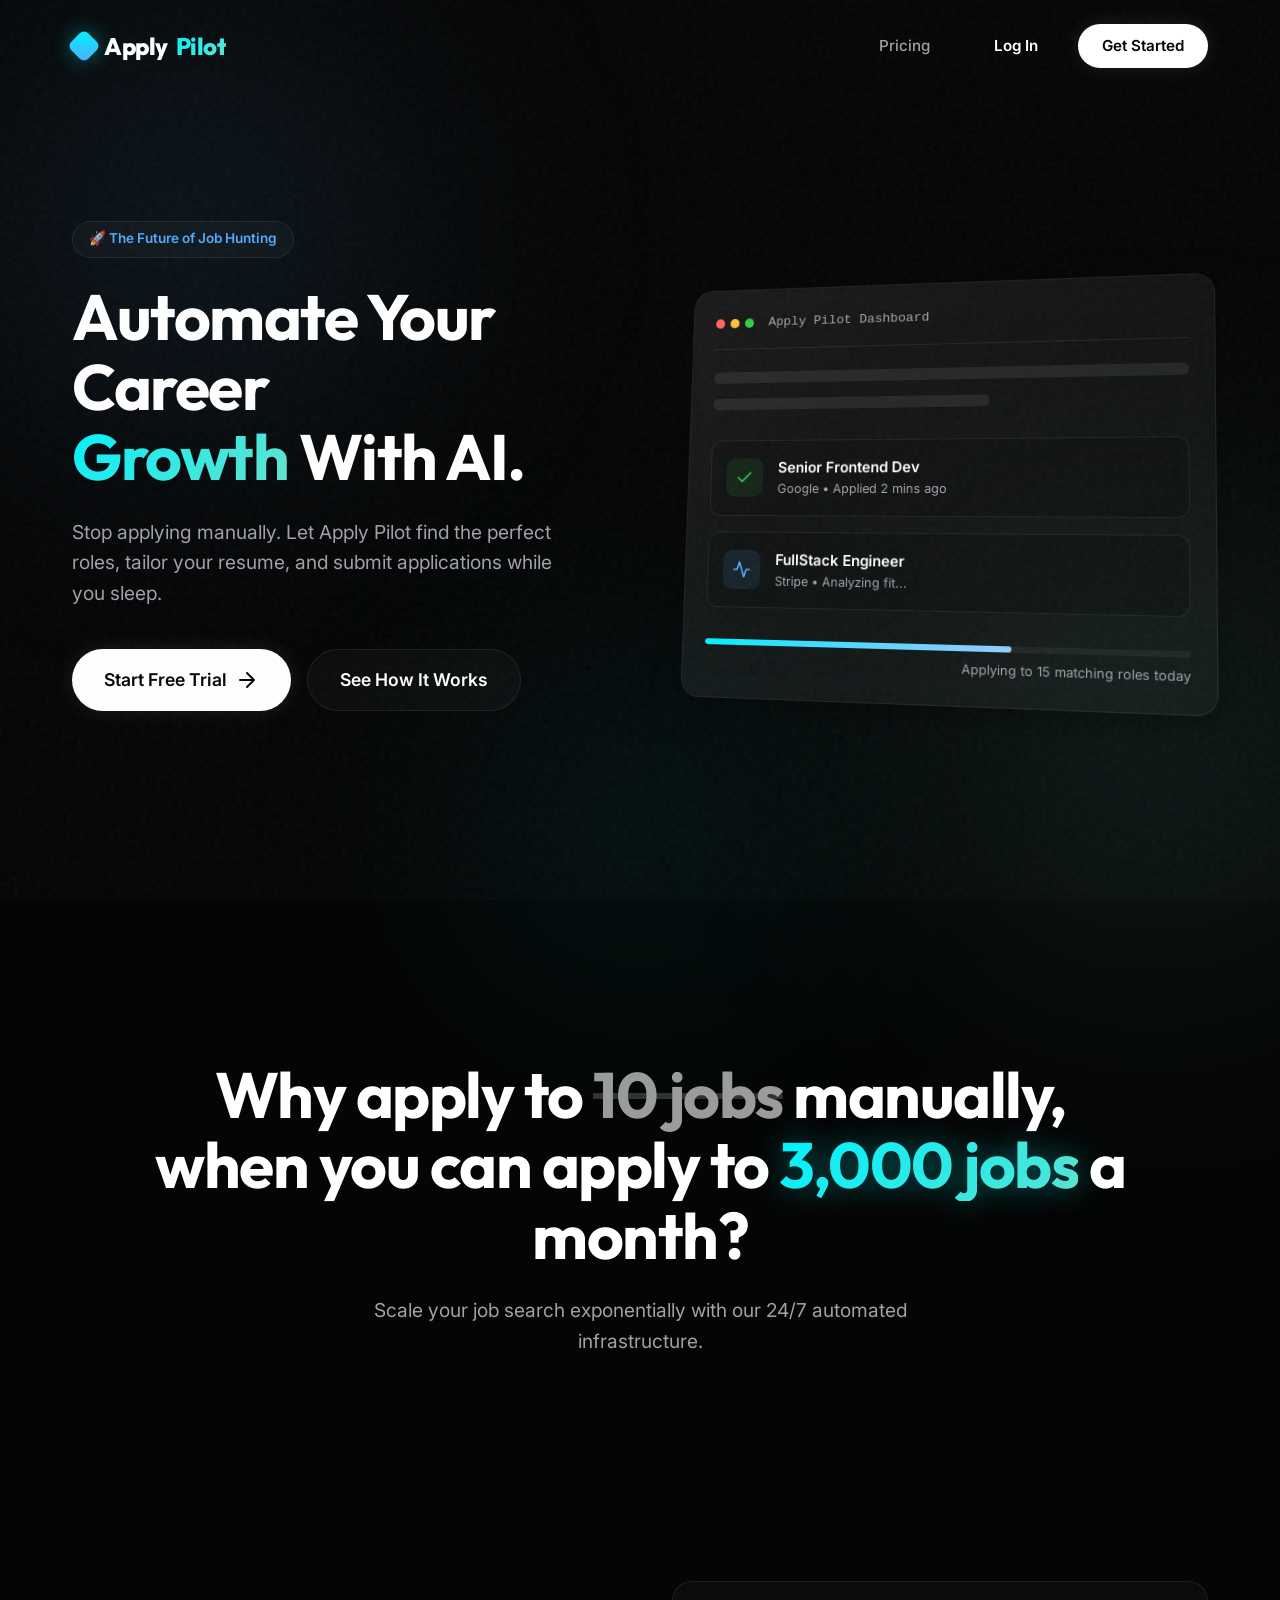
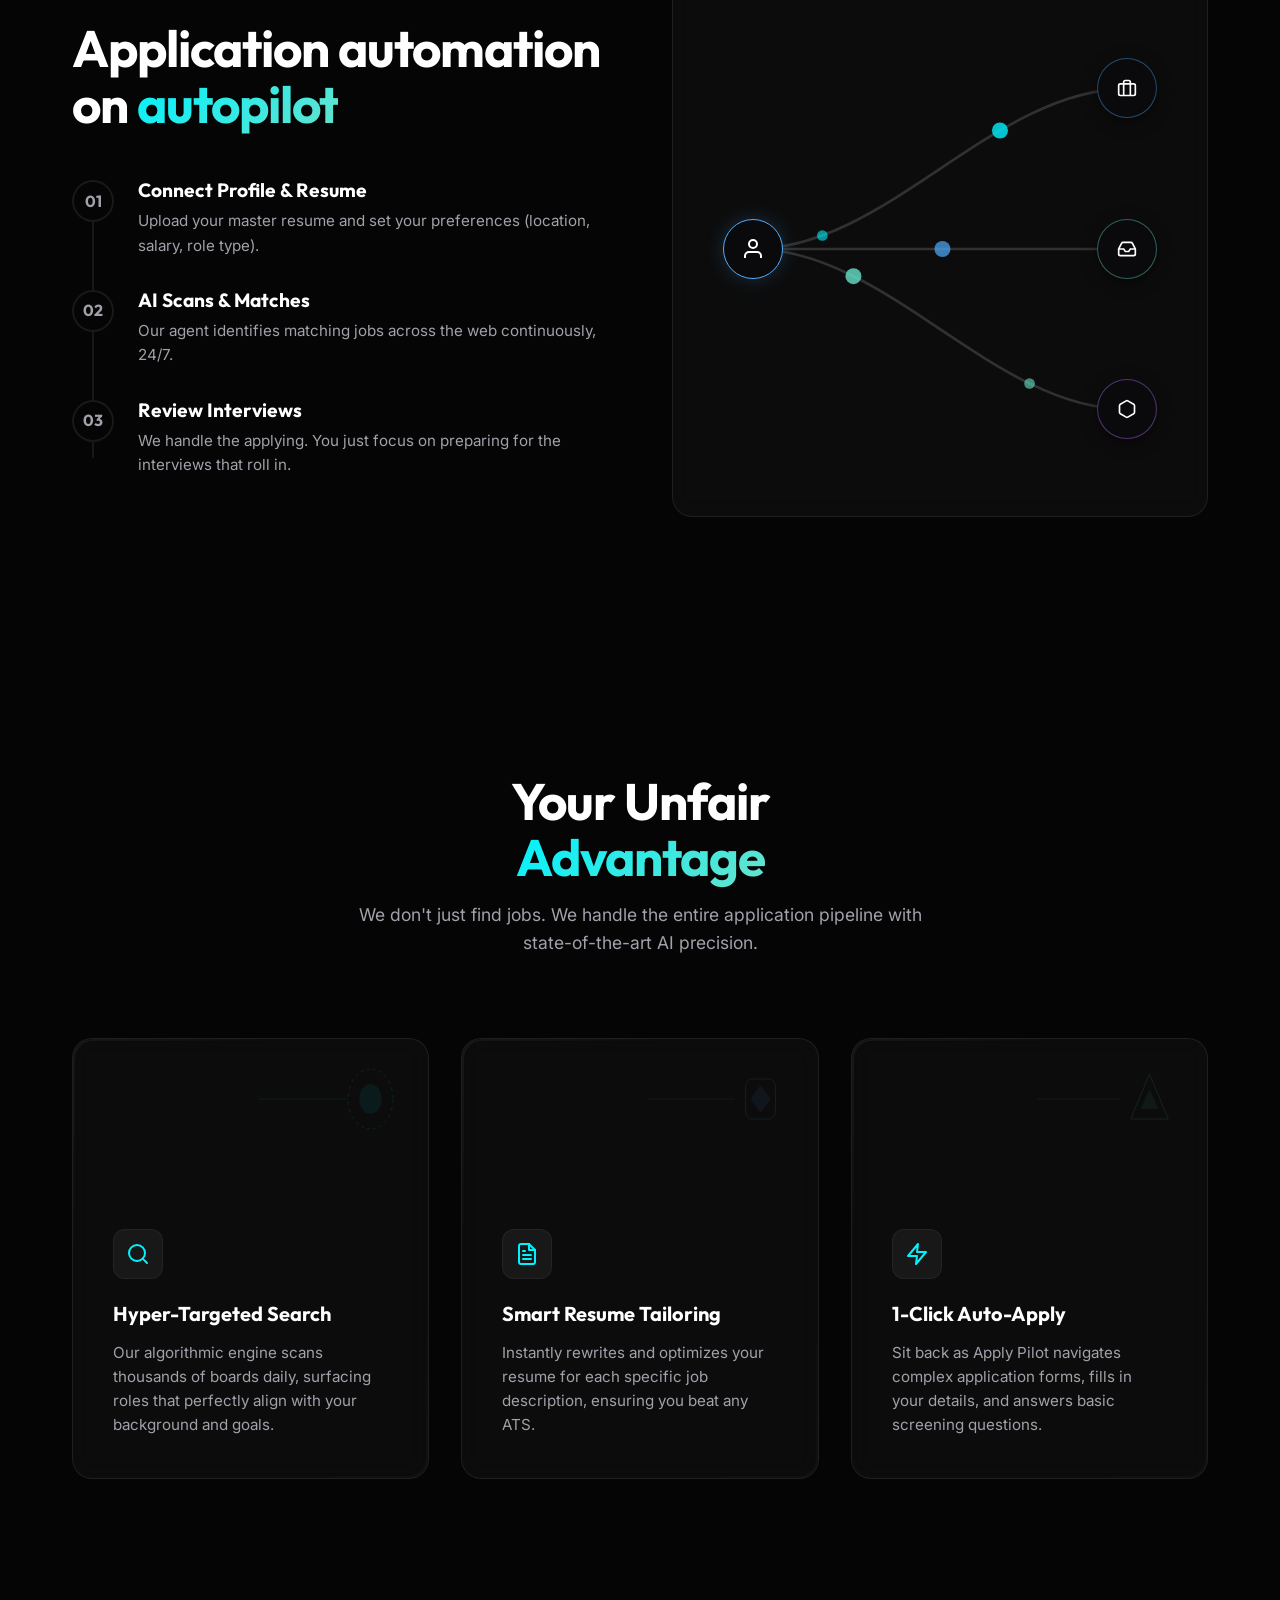
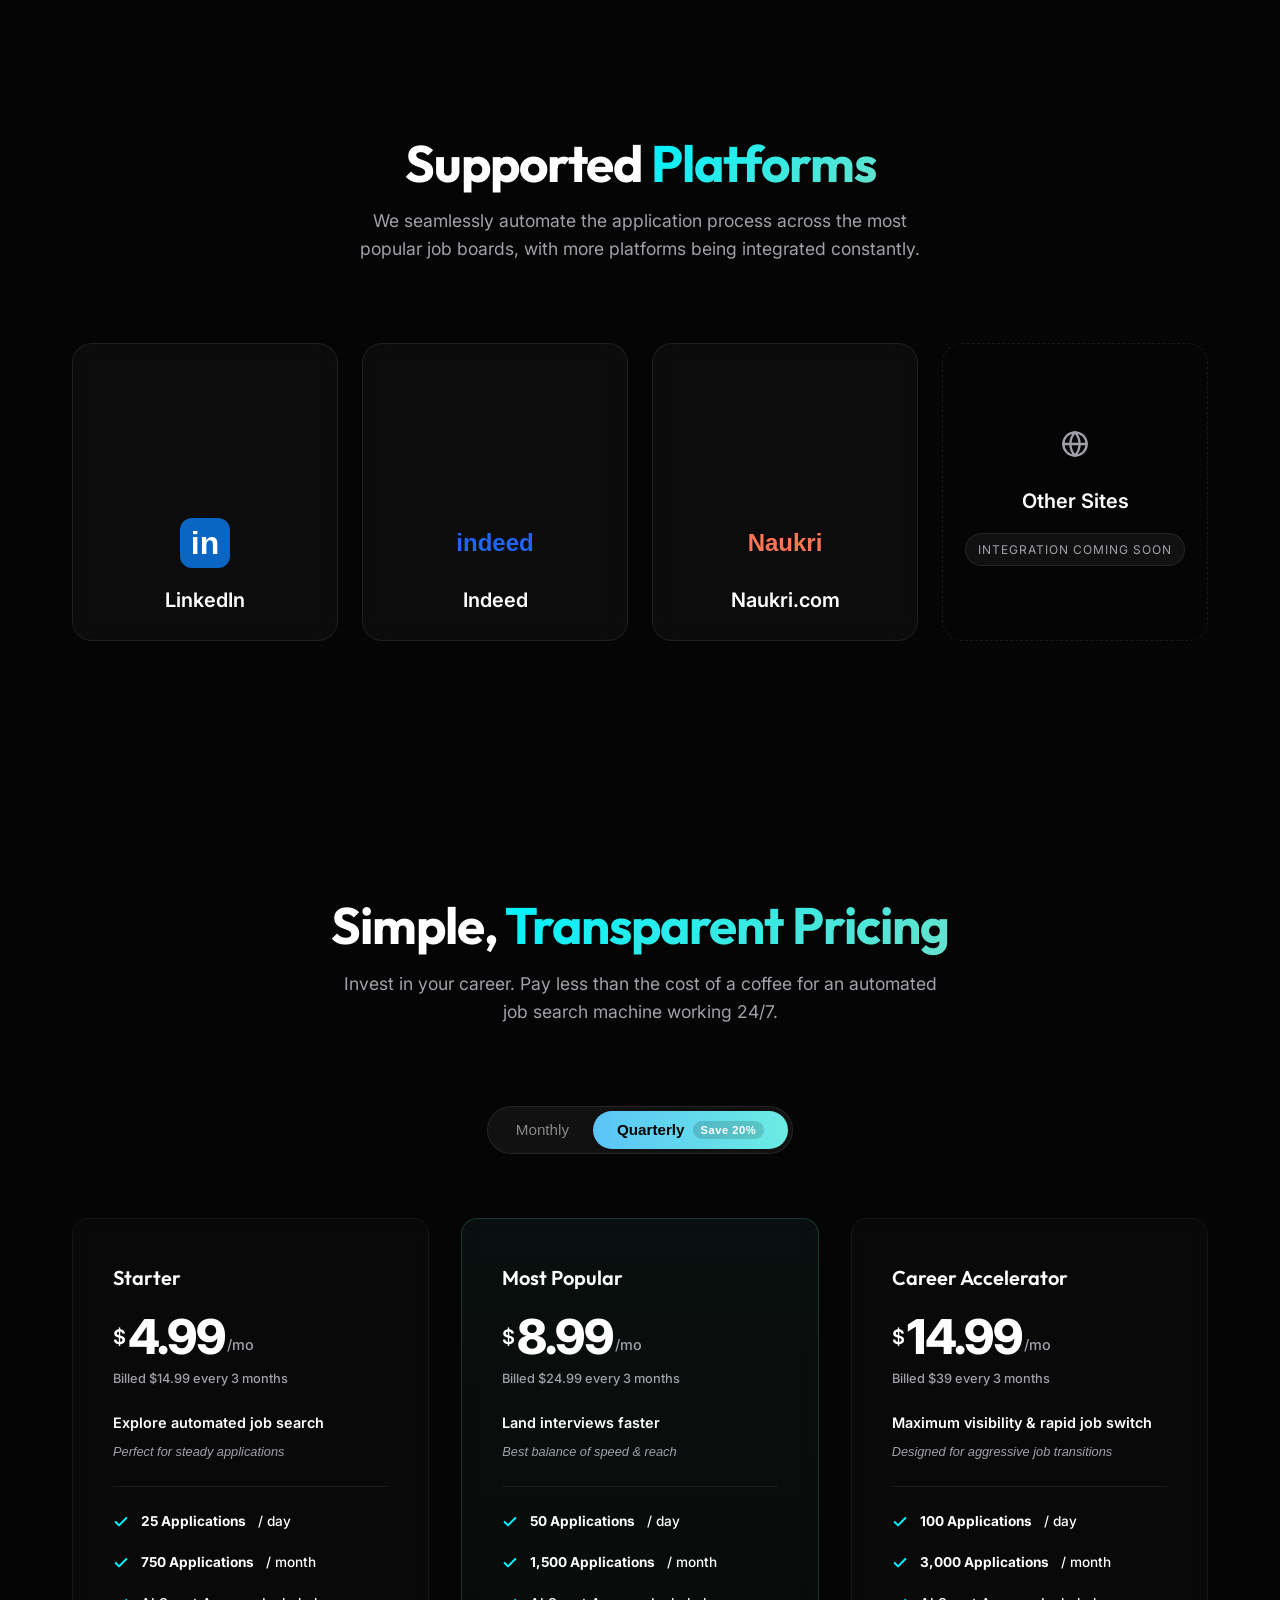
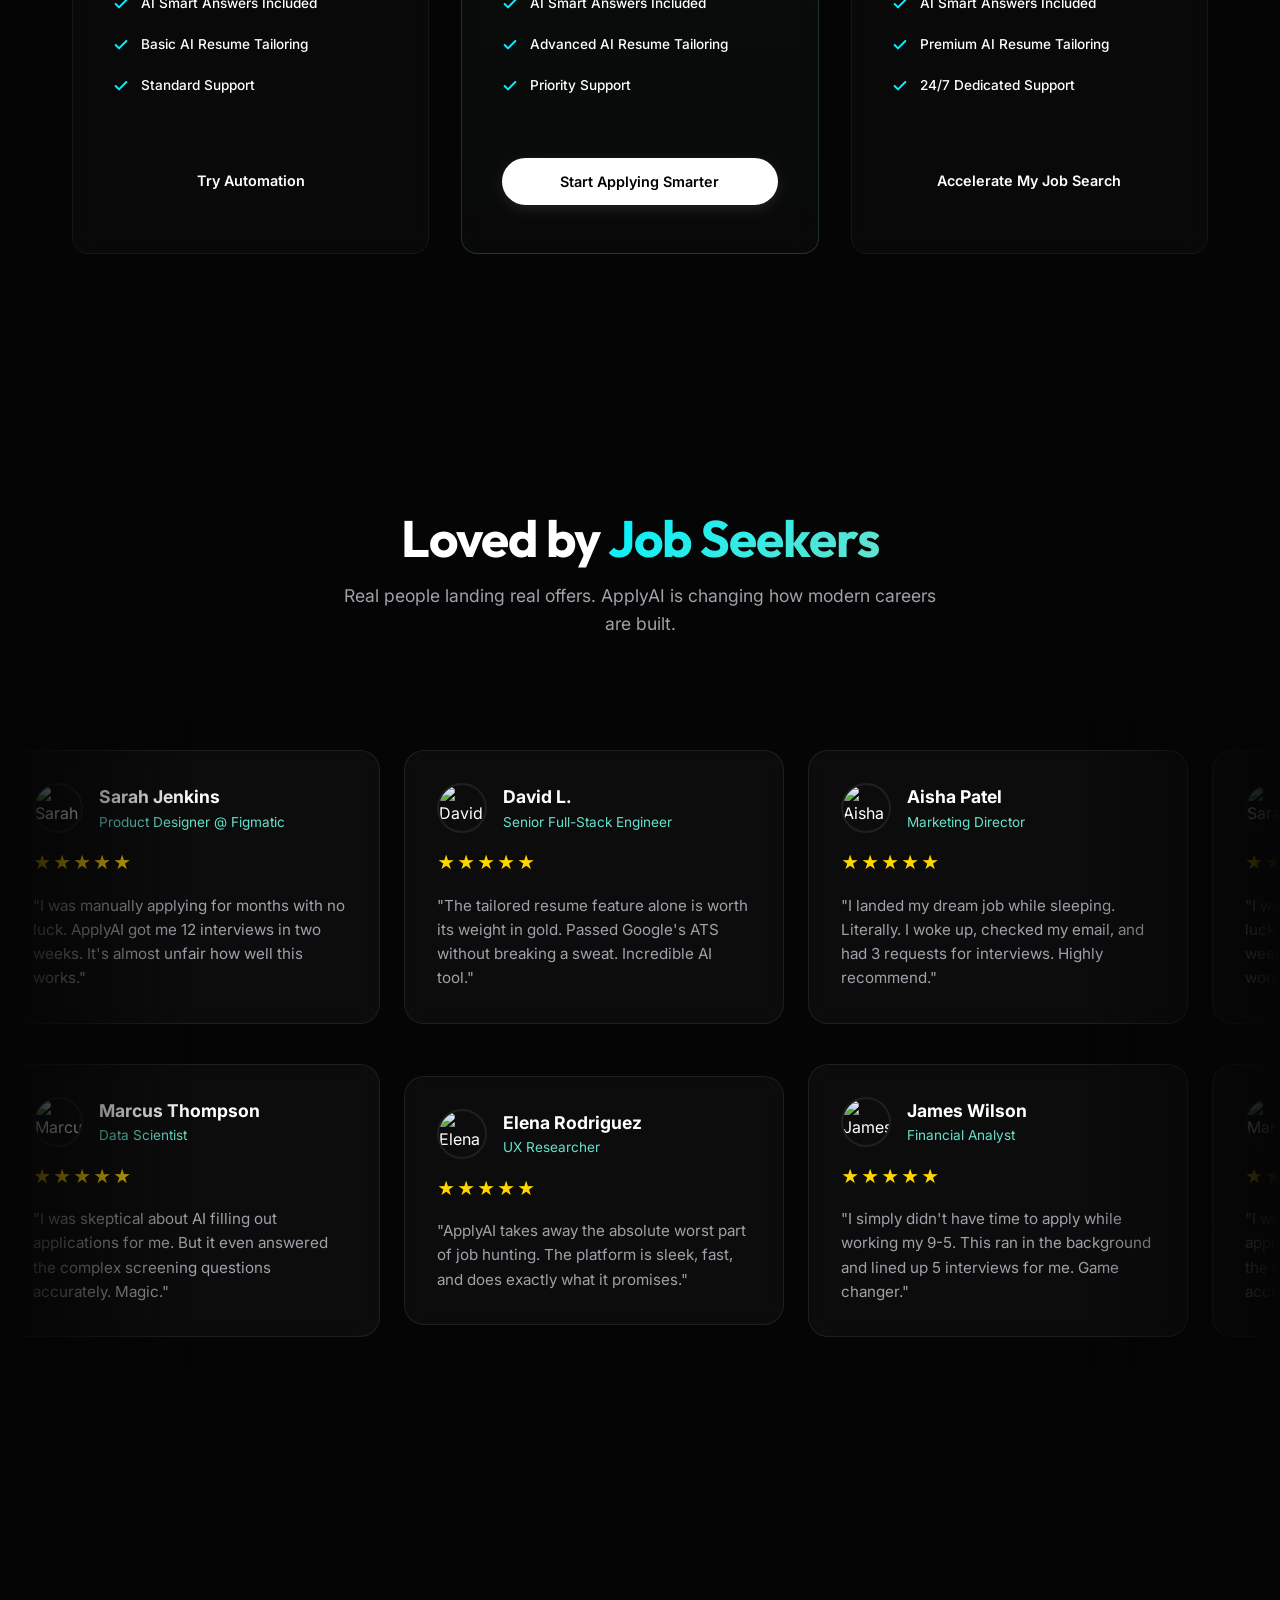
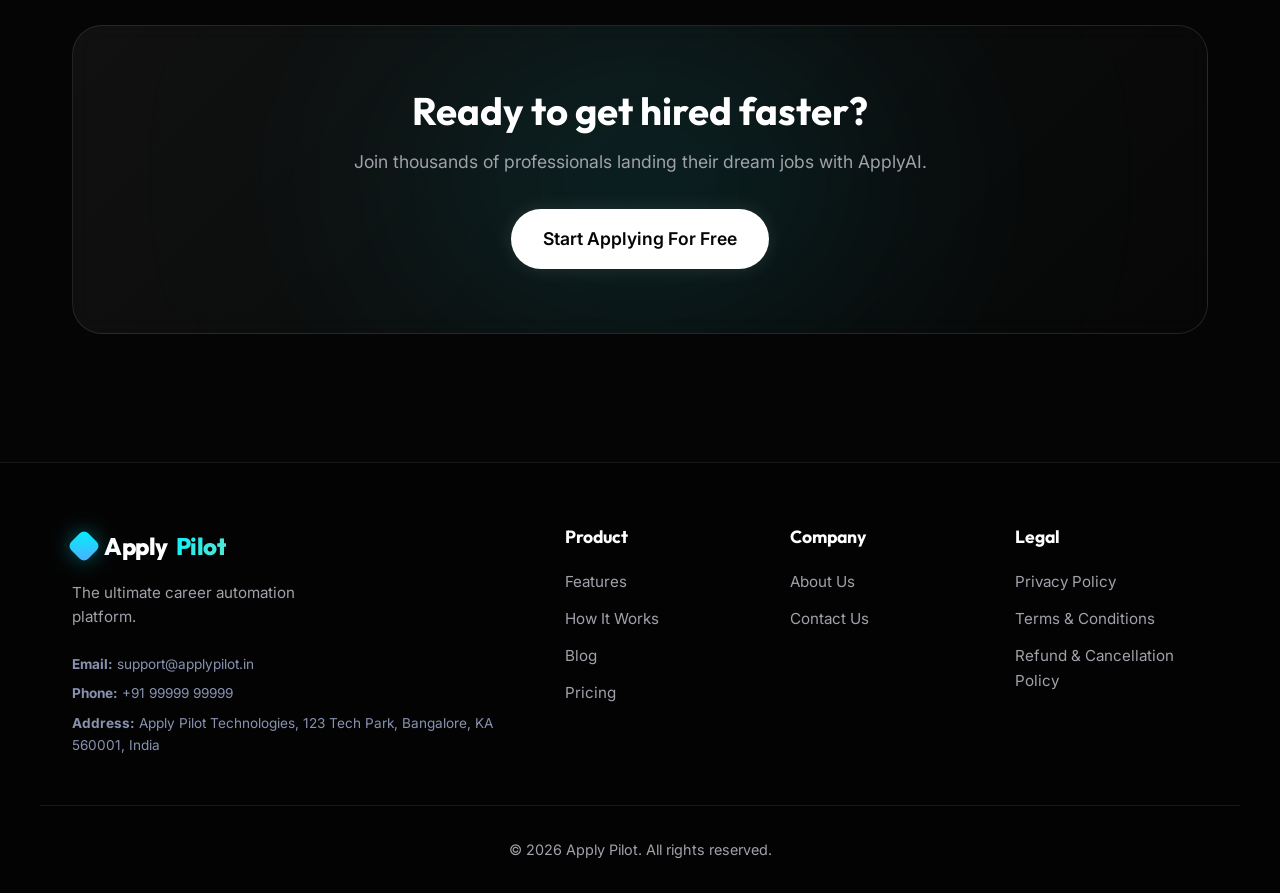
==== commit 7dfb4fe6: "feat: Add a new blog section with initial posts, update navigation links, and enhance SEO with struc" ====
--- a/index.html
+++ b/index.html
@@ -31,6 +31,39 @@
     <!-- Modern, clean typography -->
     <link href="https://fonts.googleapis.com/css2?family=Outfit:wght@300;400;500;600;700;800&family=Inter:wght@400;500;600&display=swap" rel="stylesheet" />
     <link rel="stylesheet" href="./styles.css" />
+    
+    <!-- JSON-LD Structured Data -->
+    <script type="application/ld+json">
+    {
+      "@context": "https://schema.org",
+      "@type": "Organization",
+      "name": "Apply Pilot",
+      "url": "https://applypilot.in",
+      "logo": "https://applypilot.in/assets/logo.png",
+      "sameAs": [
+        "https://twitter.com/applypilot",
+        "https://linkedin.com/company/applypilot"
+      ],
+      "contactPoint": {
+        "@type": "ContactPoint",
+        "email": "support@applypilot.in",
+        "contactType": "customer support"
+      }
+    }
+    </script>
+    <script type="application/ld+json">
+    {
+      "@context": "https://schema.org",
+      "@type": "WebSite",
+      "url": "https://applypilot.in",
+      "name": "Apply Pilot",
+      "potentialAction": {
+        "@type": "SearchAction",
+        "target": "https://applypilot.in/search?q={search_term_string}",
+        "query-input": "required name=search_term_string"
+      }
+    }
+    </script>
   </head>
   <body>
     <!-- Background Elements -->
@@ -42,13 +75,14 @@
     <!-- Navigation -->
     <nav class="navbar">
       <div class="container nav-container">
-        <a href="#" class="brand">
-          <div class="brand-logo"></div>
+        <a href="index.html" class="brand" aria-label="Apply Pilot Home">
+          <div class="brand-logo" aria-hidden="true"></div>
           Apply<span class="text-gradient">Pilot</span>
         </a>
 
         <div class="nav-actions">
-          <a href="#" class="btn btn-ghost">Log In</a>
+          <a href="pricing.html" class="nav-link-simple">Pricing</a>
+          <a href="pricing.html" class="btn btn-ghost">Log In</a>
           <a href="pricing.html" class="btn btn-primary">Get Started</a>
         </div>
       </div>
@@ -64,7 +98,7 @@
           <div class="hero-actions">
             <a href="#" class="btn btn-primary btn-large">
               Start Free Trial
-              <svg width="24" height="24" viewBox="0 0 24 24" fill="none" stroke="currentColor" stroke-width="2" stroke-linecap="round" stroke-linejoin="round"><path d="M5 12h14M12 5l7 7-7 7"/></svg>
+              <svg width="24" height="24" viewBox="0 0 24 24" fill="none" stroke="currentColor" stroke-width="2" stroke-linecap="round" stroke-linejoin="round" aria-hidden="true"><path d="M5 12h14M12 5l7 7-7 7"/></svg>
             </a>
             <a href="#how-it-works" class="btn btn-secondary btn-large">See How It Works</a>
           </div>
@@ -606,8 +640,8 @@
     <footer class="footer">
       <div class="container footer-container">
         <div class="footer-brand">
-          <a href="#" class="brand">
-            <div class="brand-logo"></div>
+          <a href="index.html" class="brand" aria-label="Apply Pilot Home">
+            <div class="brand-logo" aria-hidden="true"></div>
             Apply<span class="text-gradient">Pilot</span>
           </a>
           <p>The ultimate career automation platform.</p>
@@ -622,6 +656,7 @@
             <h4>Product</h4>
             <a href="index.html#features">Features</a>
             <a href="index.html#how-it-works">How It Works</a>
+            <a href="blog/index.html">Blog</a>
             <a href="pricing.html">Pricing</a>
           </div>
           <div class="link-col">
--- a/styles.css
+++ b/styles.css
@@ -259,6 +259,42 @@
 
 .btn-ghost:hover {
   color: var(--accent-main);
+}
+
+/* Simple Nav Link */
+.nav-link-simple {
+  color: var(--text-muted);
+  text-decoration: none;
+  font-size: 0.95rem;
+  font-weight: 500;
+  transition: var(--transition-fast);
+  margin-right: 1.5rem;
+  position: relative;
+}
+
+.nav-link-simple:hover {
+  color: var(--text-main);
+}
+
+.nav-link-simple.active {
+  color: var(--text-main);
+}
+
+.nav-link-simple::after {
+  content: '';
+  position: absolute;
+  bottom: -4px;
+  left: 0;
+  width: 0%;
+  height: 2px;
+  background: var(--accent-main);
+  transition: var(--transition-fast);
+  border-radius: 2px;
+}
+
+.nav-link-simple:hover::after,
+.nav-link-simple.active::after {
+  width: 100%;
 }
 
 /* Hero Section */
